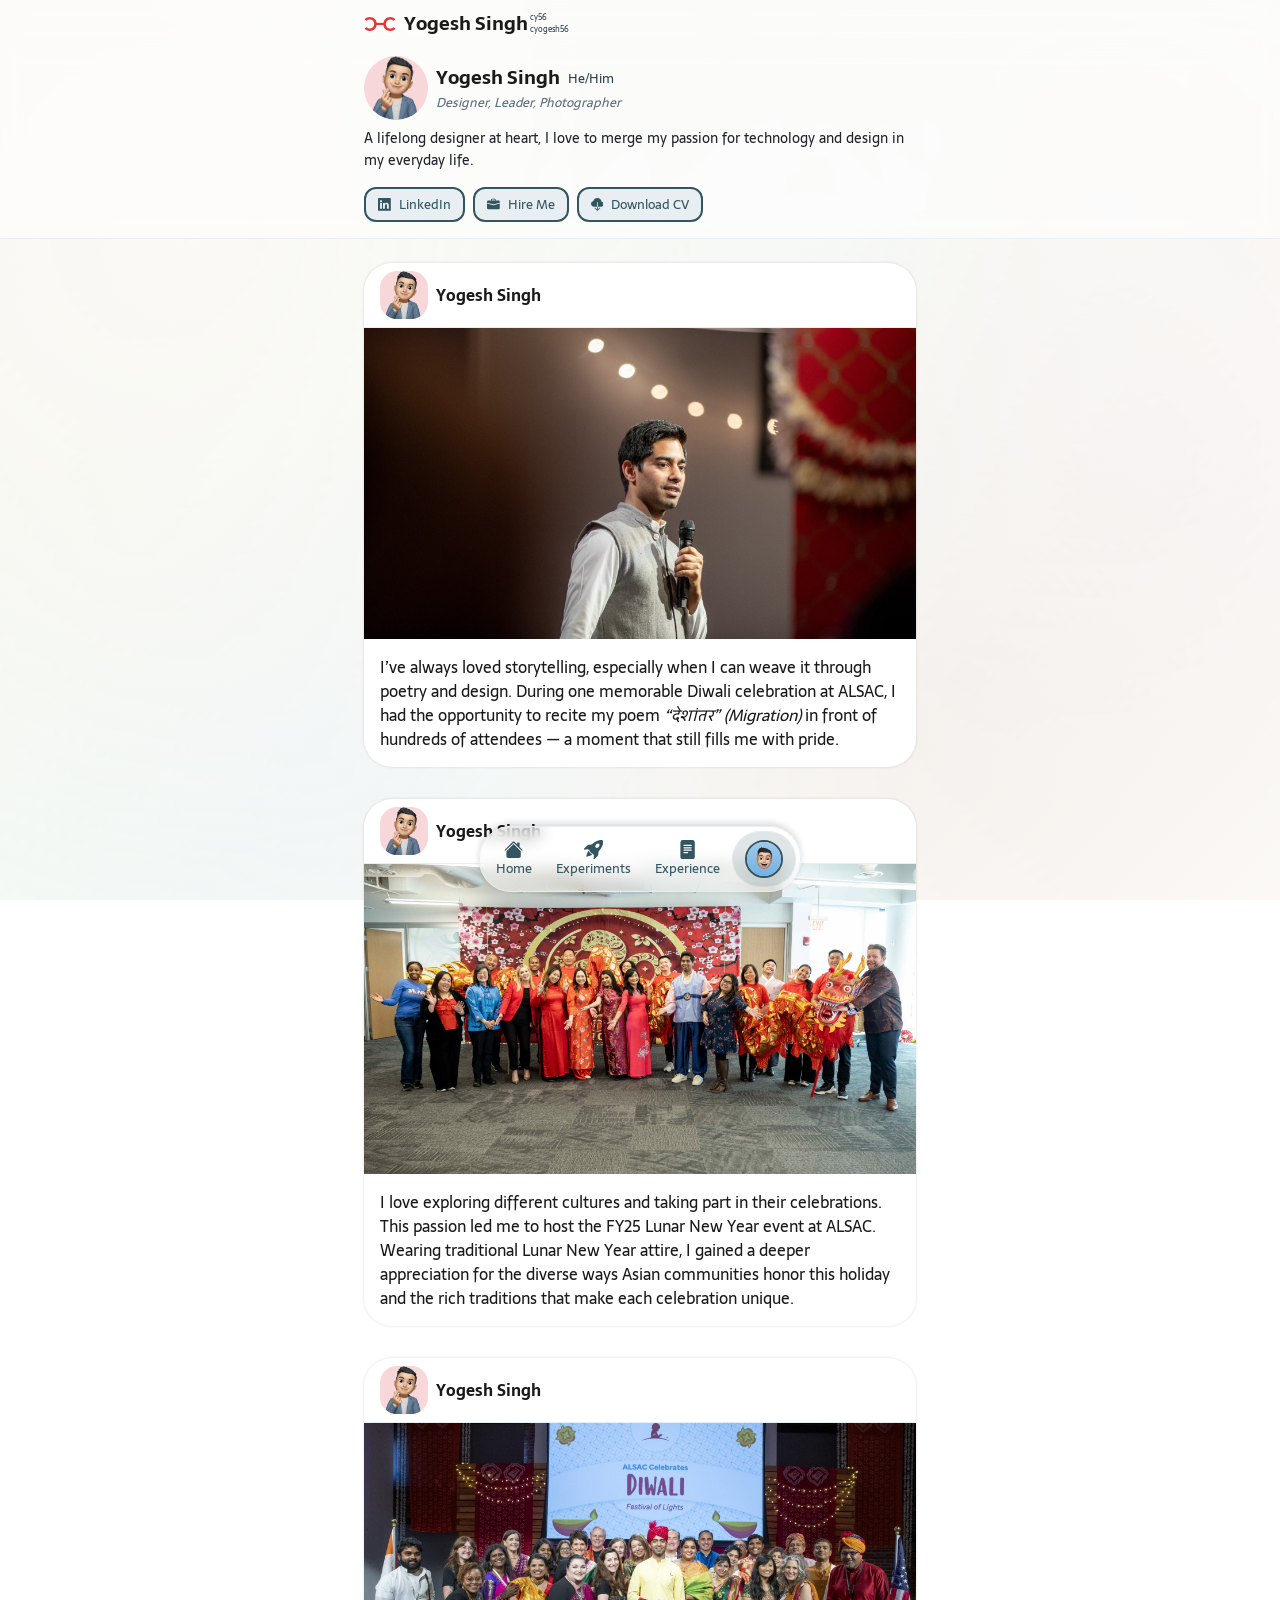
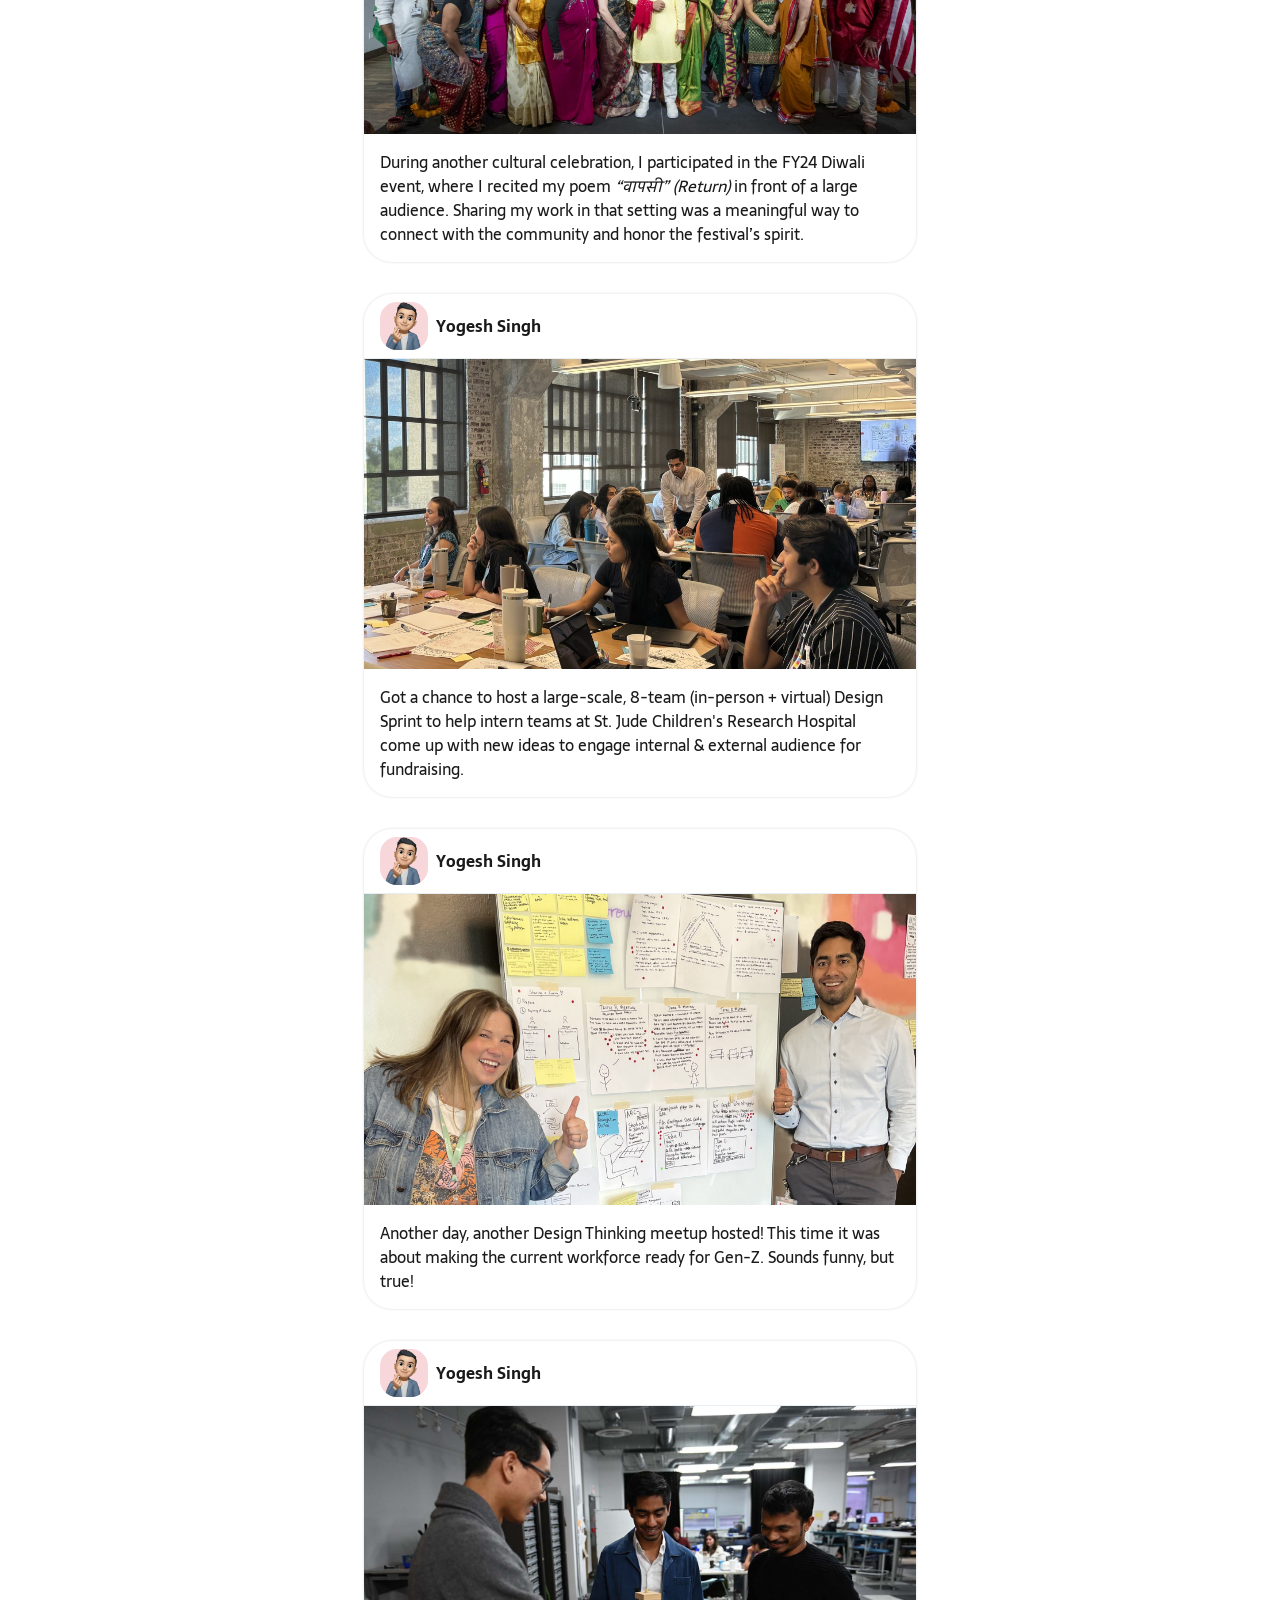
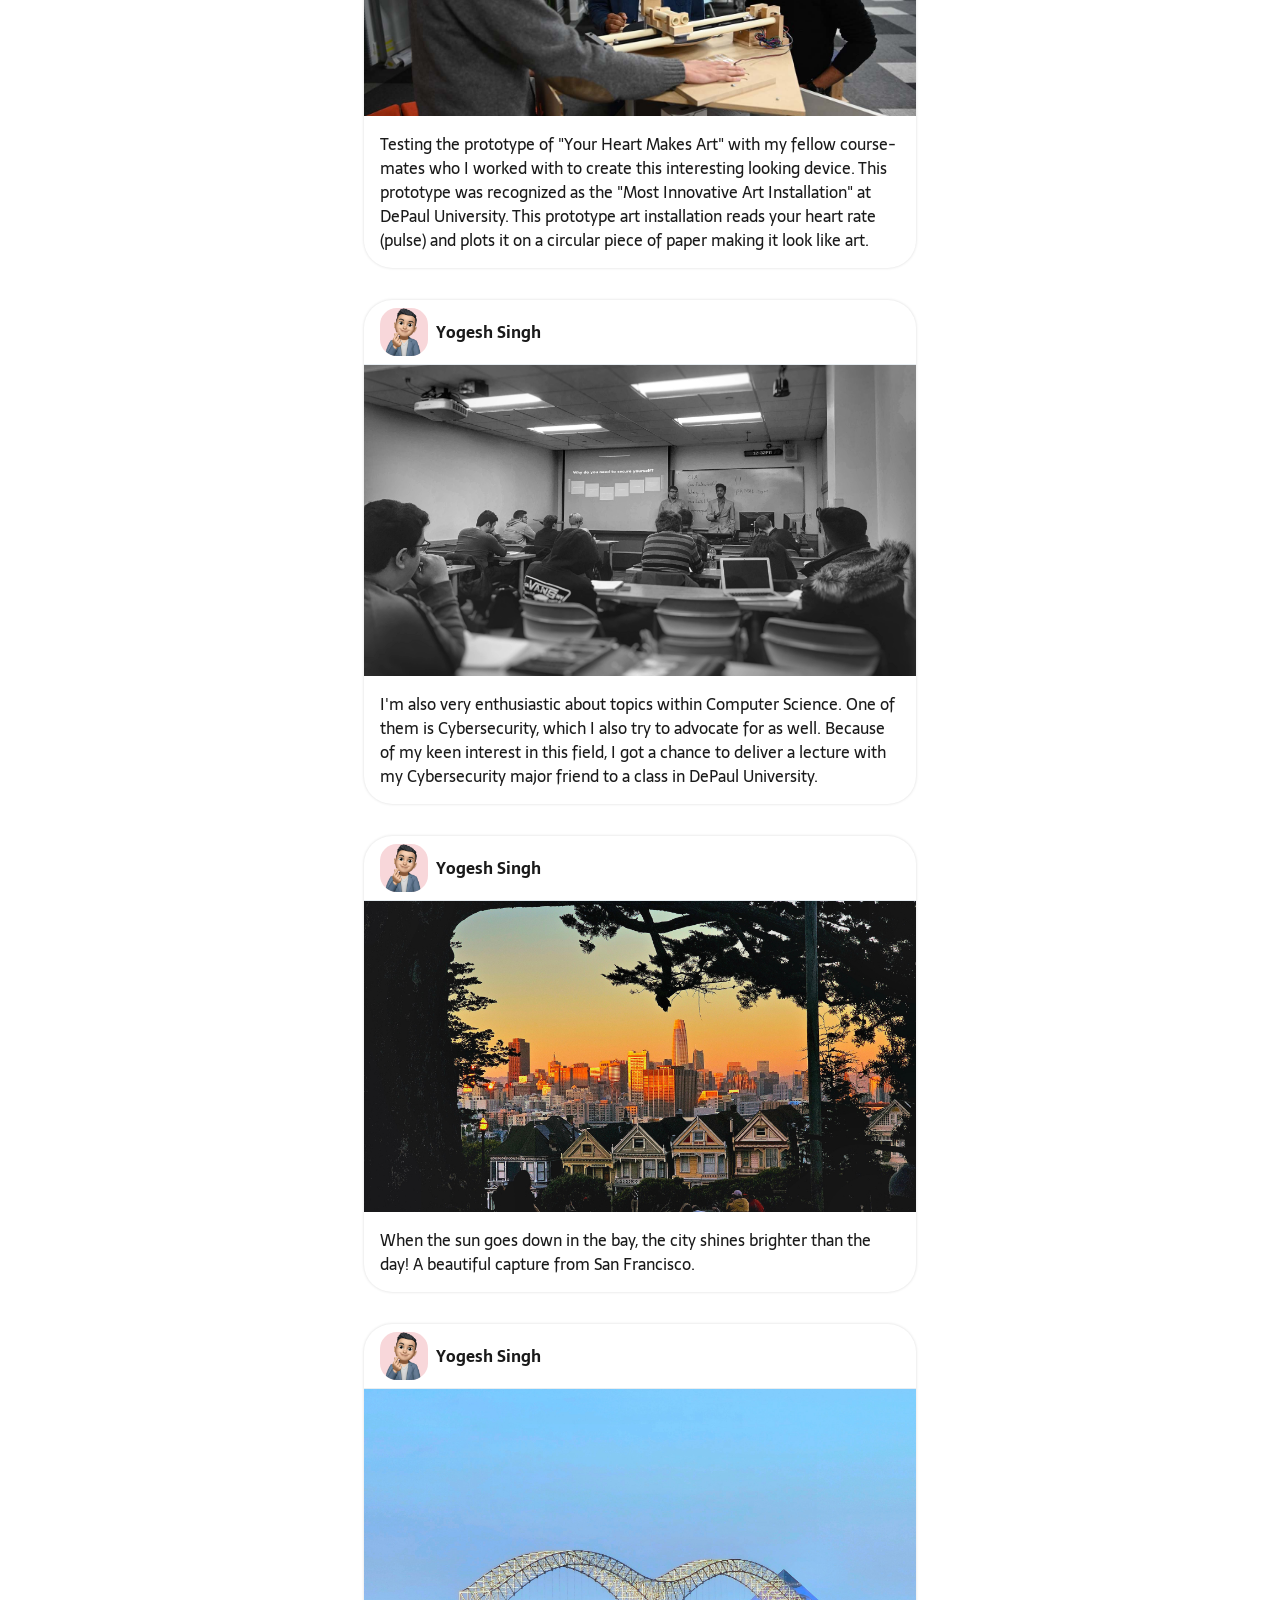
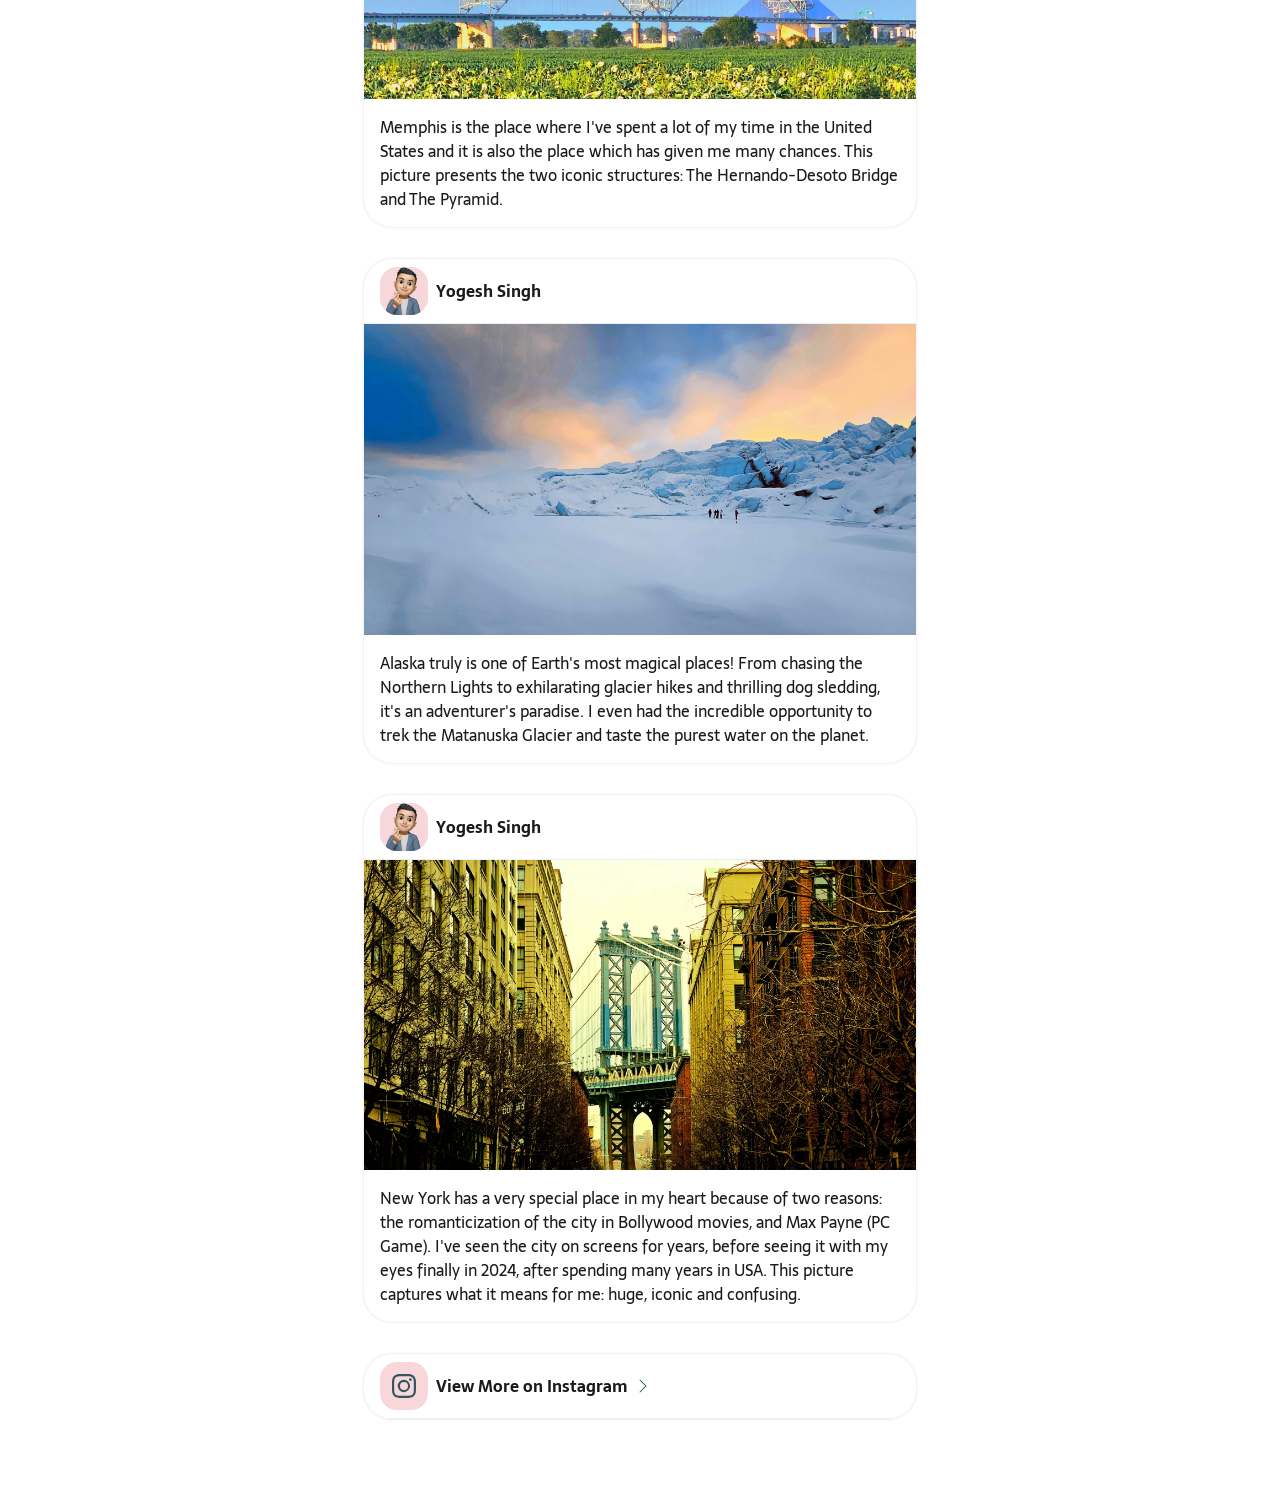
==== about-expand.html @ 2a9f428e "Initial Alpha Release This is for testing purposes" ====
<!DOCTYPE html>
<html data-bs-theme="light" lang="en">

<head>
    <meta charset="utf-8">
    <meta name="viewport" content="width=device-width, initial-scale=1.0, shrink-to-fit=no">
    <title>Yogesh Singh - UX/Product Designer</title>
    <link rel="canonical" href="https://cyogesh56.com/about-expand.html">
    <meta property="og:url" content="https://cyogesh56.com/about-expand.html">
    <link rel="icon" type="image/png" sizes="512x512" href="assets/img/favicon-1.png">
    <link rel="icon" type="image/png" sizes="512x512" href="assets/img/favicon-1.png" media="(prefers-color-scheme: dark)">
    <link rel="icon" type="image/png" sizes="512x512" href="assets/img/favicon-1.png">
    <link rel="icon" type="image/png" sizes="512x512" href="assets/img/favicon-1.png" media="(prefers-color-scheme: dark)">
    <link rel="icon" type="image/png" sizes="512x512" href="assets/img/favicon-1.png">
    <link rel="icon" type="image/png" sizes="512x512" href="assets/img/favicon-1.png">
    <link rel="stylesheet" href="assets/bootstrap/css/bootstrap.min.css">
    <link rel="stylesheet" href="assets/css/Sarala.css">
    <link rel="stylesheet" href="assets/css/swiper-icons.css">
    <link rel="stylesheet" href="assets/css/bs-theme-overrides.css">
    <link rel="stylesheet" href="https://cdn.jsdelivr.net/npm/bootstrap-icons@1.11.3/font/bootstrap-icons.min.css">
    <link rel="stylesheet" href="assets/css/Simple-Slider-swiper-bundle.min.css">
    <link rel="stylesheet" href="assets/css/Simple-Slider.css">
    <link rel="stylesheet" href="assets/css/styles.css">
</head>

<body style="font-family: Sarala, sans-serif;">
    <div class="mesh-gradient"></div>
    <div class="d-flex top-bar" style="position: sticky;z-index: 100;">
        <div class="container d-flex top-bar-container"><a class="d-flex top-bar-content mb-0" href="index.html"><img class="top-bar-image" src="assets/img/favicon-1.png">
                <div class="d-flex" style="gap: 2px;">
                    <p class="top-bar-text">Yogesh Singh</p>
                    <div class="d-flex top-bar-subtext-area"><small class="top-bar-subtext">cy56</small><small class="top-bar-subtext">cyogesh56</small></div>
                </div>
            </a></div>
    </div>
    <div class="info-box top-bar" style="border-bottom: 1px solid #e8eef2;">
        <div class="container d-flex top-bar-container mb-2">
            <div class="info-box-container"><img class="img-fluid info-box-image" src="assets/img/1.png"></div>
            <div class="d-flex col-9 info-box-personal">
                <div class="d-flex col-12 name-container">
                    <p class="user-name">Yogesh Singh</p><small class="user-pronouns">He/Him</small>
                </div>
                <div class="d-flex col-10 name-container mb-0">
                    <p class="user-tag"><span style="font-weight: normal !important;">Designer, Leader, Photographer</span></p>
                </div>
            </div>
        </div>
        <div class="container top-bar-container mb-2">
            <p class="personal-info">A lifelong designer at heart, I love to merge my passion for technology and design in my everyday life.</p>
            <div class="d-flex button-container"><a class="secondary-btn" href="https://www.linkedin.com/in/cyogesh56"><svg xmlns="http://www.w3.org/2000/svg" width="1em" height="1em" fill="currentColor" viewBox="0 0 16 16" class="bi bi-linkedin secondary-btn-icon">
                        <path d="M0 1.146C0 .513.526 0 1.175 0h13.65C15.474 0 16 .513 16 1.146v13.708c0 .633-.526 1.146-1.175 1.146H1.175C.526 16 0 15.487 0 14.854V1.146zm4.943 12.248V6.169H2.542v7.225h2.401m-1.2-8.212c.837 0 1.358-.554 1.358-1.248-.015-.709-.52-1.248-1.342-1.248-.822 0-1.359.54-1.359 1.248 0 .694.521 1.248 1.327 1.248h.016zm4.908 8.212V9.359c0-.216.016-.432.08-.586.173-.431.568-.878 1.232-.878.869 0 1.216.662 1.216 1.634v3.865h2.401V9.25c0-2.22-1.184-3.252-2.764-3.252-1.274 0-1.845.7-2.165 1.193v.025h-.016a5.54 5.54 0 0 1 .016-.025V6.169h-2.4c.03.678 0 7.225 0 7.225h2.4"></path>
                    </svg>
                    <p class="btn-text">LinkedIn</p>
                </a><a class="secondary-btn" href="mailto:cyogesh56@gmail.com?subject=Let's%20work%20together!"><svg xmlns="http://www.w3.org/2000/svg" width="1em" height="1em" fill="currentColor" viewBox="0 0 16 16" class="bi bi-briefcase-fill secondary-btn-icon">
                        <path d="M6.5 1A1.5 1.5 0 0 0 5 2.5V3H1.5A1.5 1.5 0 0 0 0 4.5v1.384l7.614 2.03a1.5 1.5 0 0 0 .772 0L16 5.884V4.5A1.5 1.5 0 0 0 14.5 3H11v-.5A1.5 1.5 0 0 0 9.5 1zm0 1h3a.5.5 0 0 1 .5.5V3H6v-.5a.5.5 0 0 1 .5-.5"></path>
                        <path d="M0 12.5A1.5 1.5 0 0 0 1.5 14h13a1.5 1.5 0 0 0 1.5-1.5V6.85L8.129 8.947a.5.5 0 0 1-.258 0L0 6.85z"></path>
                    </svg>
                    <p class="btn-text">Hire Me</p>
                </a><a id="downloadLink" class="secondary-btn" onclick="downloadPDF()" href="javascript:void(0)" title="Download CV in PDF"><svg xmlns="http://www.w3.org/2000/svg" width="1em" height="1em" fill="currentColor" viewBox="0 0 16 16" class="bi bi-cloud-download-fill secondary-btn-icon">
                        <path fill-rule="evenodd" d="M8 0a5.53 5.53 0 0 0-3.594 1.342c-.766.66-1.321 1.52-1.464 2.383C1.266 4.095 0 5.555 0 7.318 0 9.366 1.708 11 3.781 11H7.5V5.5a.5.5 0 0 1 1 0V11h4.188C14.502 11 16 9.57 16 7.773c0-1.636-1.242-2.969-2.834-3.194C12.923 1.999 10.69 0 8 0m-.354 15.854a.5.5 0 0 0 .708 0l3-3a.5.5 0 0 0-.708-.708L8.5 14.293V11h-1v3.293l-2.146-2.147a.5.5 0 0 0-.708.708z"></path>
                    </svg>
                    <p class="btn-text">Download CV</p>
                </a></div>
        </div>
    </div>
    <div class="hstack bottom-nav">
        <div class="container d-flex flex-row justify-content-around align-items-center bottom-nav-container">
            <div class="bottom-nav-btn"><a class="bottom-nav-btn-link" href="index.html"><svg xmlns="http://www.w3.org/2000/svg" width="1em" height="1em" fill="currentColor" viewBox="0 0 16 16" class="bi bi-house-fill bottom-nav-icon">
                        <path d="M8.707 1.5a1 1 0 0 0-1.414 0L.646 8.146a.5.5 0 0 0 .708.708L8 2.207l6.646 6.647a.5.5 0 0 0 .708-.708L13 5.793V2.5a.5.5 0 0 0-.5-.5h-1a.5.5 0 0 0-.5.5v1.293z"></path>
                        <path d="m8 3.293 6 6V13.5a1.5 1.5 0 0 1-1.5 1.5h-9A1.5 1.5 0 0 1 2 13.5V9.293l6-6Z"></path>
                    </svg>
                    <p class="bottom-nav-label">Home</p>
                </a></div>
            <div class="bottom-nav-btn"><a class="bottom-nav-btn-link" href="experiments.html"><svg xmlns="http://www.w3.org/2000/svg" width="1em" height="1em" fill="currentColor" viewBox="0 0 16 16" class="bi bi-rocket-takeoff-fill bottom-nav-icon">
                        <path d="M12.17 9.53c2.307-2.592 3.278-4.684 3.641-6.218.21-.887.214-1.58.16-2.065a3.578 3.578 0 0 0-.108-.563 2.22 2.22 0 0 0-.078-.23V.453c-.073-.164-.168-.234-.352-.295a2.35 2.35 0 0 0-.16-.045 3.797 3.797 0 0 0-.57-.093c-.49-.044-1.19-.03-2.08.188-1.536.374-3.618 1.343-6.161 3.604l-2.4.238h-.006a2.552 2.552 0 0 0-1.524.734L.15 7.17a.512.512 0 0 0 .433.868l1.896-.271c.28-.04.592.013.955.132.232.076.437.16.655.248l.203.083c.196.816.66 1.58 1.275 2.195.613.614 1.376 1.08 2.191 1.277l.082.202c.089.218.173.424.249.657.118.363.172.676.132.956l-.271 1.9a.512.512 0 0 0 .867.433l2.382-2.386c.41-.41.668-.949.732-1.526l.24-2.408Zm.11-3.699c-.797.8-1.93.961-2.528.362-.598-.6-.436-1.733.361-2.532.798-.799 1.93-.96 2.528-.361.599.599.437 1.732-.36 2.531Z"></path>
                        <path d="M5.205 10.787a7.632 7.632 0 0 0 1.804 1.352c-1.118 1.007-4.929 2.028-5.054 1.903-.126-.127.737-4.189 1.839-5.18.346.69.837 1.35 1.411 1.925Z"></path>
                    </svg>
                    <p class="bottom-nav-label">Experiments</p>
                </a></div>
            <div class="bottom-nav-btn"><a class="bottom-nav-btn-link" href="experience.html"><svg xmlns="http://www.w3.org/2000/svg" width="1em" height="1em" fill="currentColor" viewBox="0 0 16 16" class="bi bi-file-text-fill bottom-nav-icon">
                        <path d="M12 0H4a2 2 0 0 0-2 2v12a2 2 0 0 0 2 2h8a2 2 0 0 0 2-2V2a2 2 0 0 0-2-2M5 4h6a.5.5 0 0 1 0 1H5a.5.5 0 0 1 0-1m-.5 2.5A.5.5 0 0 1 5 6h6a.5.5 0 0 1 0 1H5a.5.5 0 0 1-.5-.5M5 8h6a.5.5 0 0 1 0 1H5a.5.5 0 0 1 0-1m0 2h3a.5.5 0 0 1 0 1H5a.5.5 0 0 1 0-1"></path>
                    </svg>
                    <p class="bottom-nav-label">Experience</p>
                </a></div>
            <div class="bottom-nav-btn"><a class="bottom-nav-btn-link selected" href="about.html"><img class="bottom-nav-profile-btn" src="assets/img/26e7e52977c96ca41762d21a1bf694a3.jpg" alt="Yogesh Singh profile icon"></a></div>
        </div>
    </div>
    <section>
        <div class="container d-flex flex-column feed-content">
            <div class="d-flex flex-column feed-card" id="about-card-1">
                <div class="d-flex flex-row align-items-center feed-card-header">
                    <div class="feed-card-logo"><img class="logo about-logo" src="assets/img/1.png" alt=""></div>
                    <div>
                        <p class="feed-case-heading">Yogesh Singh</p>
                    </div>
                </div>
                <div class="feed-image"><img class="feed-card-image" src="assets/img/221019_Diwali_099.jpg" alt="Yogesh Singh speaking on stage wearing traditional Indian clothes."></div>
                <div class="d-flex flex-column align-items-start feed-card-footer">
                    <div class="d-flex feed-card-footer-body">
                        <p class="feed-card-footer-author">I’ve always loved storytelling, especially when I can weave it through poetry and design. During one memorable Diwali celebration at ALSAC, I had the opportunity to recite my poem <em>“देशांतर” (Migration)</em> in front of hundreds of attendees — a moment that still fills me with pride.</p>
                    </div>
                </div>
            </div>
            <div class="d-flex flex-column feed-card" id="about-card-2">
                <div class="d-flex flex-row align-items-center feed-card-header">
                    <div class="feed-card-logo"><img class="logo about-logo" src="assets/img/1.png" alt=""></div>
                    <div>
                        <p class="feed-case-heading">Yogesh Singh</p>
                    </div>
                </div>
                <div class="feed-image"><img class="feed-card-image" src="assets/img/250129_LunarNewYear_Q17.jpg" alt="Yogesh Singh with a group of people, dressed in traditional Chinese dress."></div>
                <div class="d-flex flex-column align-items-start feed-card-footer">
                    <div class="d-flex feed-card-footer-body">
                        <p class="feed-card-footer-author">I love exploring different cultures and taking part in their celebrations. This passion led me to host the FY25 Lunar New Year event at ALSAC. Wearing traditional Lunar New Year attire, I gained a deeper appreciation for the diverse ways Asian communities honor this holiday and the rich traditions that make each celebration unique.</p>
                    </div>
                </div>
            </div>
            <div class="d-flex flex-column feed-card" id="about-card-3">
                <div class="d-flex flex-row align-items-center feed-card-header">
                    <div class="feed-card-logo"><img class="logo about-logo" src="assets/img/1.png" alt=""></div>
                    <div>
                        <p class="feed-case-heading">Yogesh Singh</p>
                    </div>
                </div>
                <div class="feed-image"><img class="feed-card-image" src="assets/img/MicrosoftTeams-image%20(16).jpg" alt="Yogesh Singh with a group of people posing for photo, wearing traditional Indian clothes."></div>
                <div class="d-flex flex-column align-items-start feed-card-footer">
                    <div class="d-flex feed-card-footer-body">
                        <p class="feed-card-footer-author">During another cultural celebration, I participated in the FY24 Diwali event, where I recited my poem <em>“वापसी” (Return)</em> in front of a large audience. Sharing my work in that setting was a meaningful way to connect with the community and honor the festival’s spirit.</p>
                    </div>
                </div>
            </div>
            <div class="d-flex flex-column feed-card" id="about-card-4">
                <div class="d-flex flex-row align-items-center feed-card-header">
                    <div class="feed-card-logo"><img class="logo about-logo" src="assets/img/1.png" alt=""></div>
                    <div>
                        <p class="feed-case-heading">Yogesh Singh</p>
                    </div>
                </div>
                <div class="feed-image"><img class="feed-card-image" src="assets/img/Image%20(2)a.jpeg" alt="Yogesh Singh explaining Design Thinking concepts to a group during a workshop."></div>
                <div class="d-flex flex-column align-items-start feed-card-footer">
                    <div class="d-flex feed-card-footer-body">
                        <p class="feed-card-footer-author">Got a chance to host a large-scale, 8-team (in-person + virtual) Design Sprint to help intern teams at St. Jude Children's Research Hospital come up with new ideas to engage internal &amp; external audience for fundraising.</p>
                    </div>
                </div>
            </div>
            <div class="d-flex flex-column feed-card" id="about-card-5">
                <div class="d-flex flex-row align-items-center feed-card-header">
                    <div class="feed-card-logo"><img class="logo about-logo" src="assets/img/1.png" alt=""></div>
                    <div>
                        <p class="feed-case-heading">Yogesh Singh</p>
                    </div>
                </div>
                <div class="feed-image"><img class="feed-card-image" src="assets/img/IMG_0160.jpg" alt="Yogesh Singh posing &quot;thumbs-up&quot; with a coworker in front of a Design Thinking idea board with handwritten notes and stickies."></div>
                <div class="d-flex flex-column align-items-start feed-card-footer">
                    <div class="d-flex feed-card-footer-body">
                        <p class="feed-card-footer-author">Another day, another Design Thinking meetup hosted! This time it was about making the current workforce ready for Gen-Z. Sounds funny, but true!</p>
                    </div>
                </div>
            </div>
            <div class="d-flex flex-column feed-card" id="about-card-6">
                <div class="d-flex flex-row align-items-center feed-card-header">
                    <div class="feed-card-logo"><img class="logo about-logo" src="assets/img/1.png" alt=""></div>
                    <div>
                        <p class="feed-case-heading">Yogesh Singh</p>
                    </div>
                </div>
                <div class="feed-image"><img class="feed-card-image" src="assets/img/heart-sensor-image-2019.jpg" alt="Yogesh Singh with his classmates, in a lab, testing an art installation they created."></div>
                <div class="d-flex flex-column align-items-start feed-card-footer">
                    <div class="d-flex feed-card-footer-body">
                        <p class="feed-card-footer-author">Testing the prototype of "Your Heart Makes Art" with my fellow course-mates who I worked with to create this interesting looking device. This prototype was recognized as the "Most Innovative Art Installation" at DePaul University. This prototype art installation reads your heart rate (pulse) and plots it on a circular piece of paper making it look like art.</p>
                    </div>
                </div>
            </div>
            <div class="d-flex flex-column feed-card" id="about-card-7">
                <div class="d-flex flex-row align-items-center feed-card-header">
                    <div class="feed-card-logo"><img class="logo about-logo" src="assets/img/1.png" alt=""></div>
                    <div>
                        <p class="feed-case-heading">Yogesh Singh</p>
                    </div>
                </div>
                <div class="feed-image"><img class="feed-card-image" src="assets/img/received_295683701298001-01.jpeg" alt="Yogesh Singh delivering a lecture on cybersecurity to a class with his friend."></div>
                <div class="d-flex flex-column align-items-start feed-card-footer">
                    <div class="d-flex feed-card-footer-body">
                        <p class="feed-card-footer-author">I'm also very enthusiastic about topics within Computer Science. One of them is Cybersecurity, which I also try to advocate for as well. Because of my keen interest in this field, I got a chance to deliver a lecture with my Cybersecurity major friend to a class in DePaul University.</p>
                    </div>
                </div>
            </div>
            <div class="d-flex flex-column feed-card" id="about-card-8">
                <div class="d-flex flex-row align-items-center feed-card-header">
                    <div class="feed-card-logo"><img class="logo about-logo" src="assets/img/1.png" alt=""></div>
                    <div>
                        <p class="feed-case-heading">Yogesh Singh</p>
                    </div>
                </div>
                <div class="feed-image"><img class="feed-card-image" src="assets/img/20240815_195422(1).jpg" alt="A photo capture of evening light on San Francisco skyline from under a tree."></div>
                <div class="d-flex flex-column align-items-start feed-card-footer">
                    <div class="d-flex feed-card-footer-body">
                        <p class="feed-card-footer-author">When the sun goes down in the bay, the city shines brighter than the day! A beautiful capture from San Francisco.</p>
                    </div>
                </div>
            </div>
            <div class="d-flex flex-column feed-card" id="about-card-9">
                <div class="d-flex flex-row align-items-center feed-card-header">
                    <div class="feed-card-logo"><img class="logo about-logo" src="assets/img/1.png" alt=""></div>
                    <div>
                        <p class="feed-case-heading">Yogesh Singh</p>
                    </div>
                </div>
                <div class="feed-image"><img class="feed-card-image" src="assets/img/20230722_192520(1).jpg" alt="A photo capture of Hernando Desoto bridge and Pyramid, in Memphis, Tennessee, USA, from a distant field."></div>
                <div class="d-flex flex-column align-items-start feed-card-footer">
                    <div class="d-flex feed-card-footer-body">
                        <p class="feed-card-footer-author">Memphis is the place where I've spent a lot of my time in the United States and it is also the place which has given me many chances. This picture presents the two iconic structures: The Hernando-Desoto Bridge and The Pyramid.</p>
                    </div>
                </div>
            </div>
            <div class="d-flex flex-column feed-card" id="about-card-10">
                <div class="d-flex flex-row align-items-center feed-card-header">
                    <div class="feed-card-logo"><img class="logo about-logo" src="assets/img/1.png" alt=""></div>
                    <div>
                        <p class="feed-case-heading">Yogesh Singh</p>
                    </div>
                </div>
                <div class="feed-image"><img class="feed-card-image" src="assets/img/20231125_142705-EDIT.jpg" alt="A photo capture of Arctic glaciers in Alaska."></div>
                <div class="d-flex flex-column align-items-start feed-card-footer">
                    <div class="d-flex feed-card-footer-body">
                        <p class="feed-card-footer-author">Alaska truly is one of Earth's most magical places! From chasing the Northern Lights to exhilarating glacier hikes and thrilling dog sledding, it's an adventurer's paradise. I even had the incredible opportunity to trek the Matanuska Glacier and taste the purest water on the planet.</p>
                    </div>
                </div>
            </div>
            <div class="d-flex flex-column feed-card" id="about-card-11">
                <div class="d-flex flex-row align-items-center feed-card-header">
                    <div class="feed-card-logo"><img class="logo about-logo" src="assets/img/1.png" alt=""></div>
                    <div>
                        <p class="feed-case-heading">Yogesh Singh</p>
                    </div>
                </div>
                <div class="feed-image"><img class="feed-card-image" src="assets/img/20231225_142642(1).jpg" alt="A photo capture of Ney York's iconic Dumbo street."></div>
                <div class="d-flex flex-column align-items-start feed-card-footer">
                    <div class="d-flex feed-card-footer-body">
                        <p class="feed-card-footer-author">New York has a very special place in my heart because of two reasons: the romanticization of the city in Bollywood movies, and Max Payne (PC Game). I've seen the city on screens for years, before seeing it with my eyes finally in 2024, after spending many years in USA. This picture captures what it means for me: huge, iconic and confusing.</p>
                    </div>
                </div>
            </div>
            <div class="d-flex flex-column feed-card" id="about-card-12"><a href="https://instagram.com/cyogesh56" style="text-decoration: none;">
                    <div class="d-flex flex-row align-items-center feed-card-header special-hover-card">
                        <div class="text-center d-flex justify-content-center align-items-center logo about-logo"><svg xmlns="http://www.w3.org/2000/svg" width="1em" height="1em" fill="currentColor" viewBox="0 0 16 16" class="bi bi-instagram mb-0 p-0" style="font-size: x-large;color: #325560;">
                                <path d="M8 0C5.829 0 5.556.01 4.703.048 3.85.088 3.269.222 2.76.42a3.917 3.917 0 0 0-1.417.923A3.927 3.927 0 0 0 .42 2.76C.222 3.268.087 3.85.048 4.7.01 5.555 0 5.827 0 8.001c0 2.172.01 2.444.048 3.297.04.852.174 1.433.372 1.942.205.526.478.972.923 1.417.444.445.89.719 1.416.923.51.198 1.09.333 1.942.372C5.555 15.99 5.827 16 8 16s2.444-.01 3.298-.048c.851-.04 1.434-.174 1.943-.372a3.916 3.916 0 0 0 1.416-.923c.445-.445.718-.891.923-1.417.197-.509.332-1.09.372-1.942C15.99 10.445 16 10.173 16 8s-.01-2.445-.048-3.299c-.04-.851-.175-1.433-.372-1.941a3.926 3.926 0 0 0-.923-1.417A3.911 3.911 0 0 0 13.24.42c-.51-.198-1.092-.333-1.943-.372C10.443.01 10.172 0 7.998 0h.003zm-.717 1.442h.718c2.136 0 2.389.007 3.232.046.78.035 1.204.166 1.486.275.373.145.64.319.92.599.28.28.453.546.598.92.11.281.24.705.275 1.485.039.843.047 1.096.047 3.231s-.008 2.389-.047 3.232c-.035.78-.166 1.203-.275 1.485a2.47 2.47 0 0 1-.599.919c-.28.28-.546.453-.92.598-.28.11-.704.24-1.485.276-.843.038-1.096.047-3.232.047s-2.39-.009-3.233-.047c-.78-.036-1.203-.166-1.485-.276a2.478 2.478 0 0 1-.92-.598 2.48 2.48 0 0 1-.6-.92c-.109-.281-.24-.705-.275-1.485-.038-.843-.046-1.096-.046-3.233 0-2.136.008-2.388.046-3.231.036-.78.166-1.204.276-1.486.145-.373.319-.64.599-.92.28-.28.546-.453.92-.598.282-.11.705-.24 1.485-.276.738-.034 1.024-.044 2.515-.045v.002zm4.988 1.328a.96.96 0 1 0 0 1.92.96.96 0 0 0 0-1.92zm-4.27 1.122a4.109 4.109 0 1 0 0 8.217 4.109 4.109 0 0 0 0-8.217zm0 1.441a2.667 2.667 0 1 1 0 5.334 2.667 2.667 0 0 1 0-5.334"></path>
                            </svg></div>
                        <div>
                            <p class="feed-case-heading">View More on Instagram</p>
                        </div><svg xmlns="http://www.w3.org/2000/svg" width="1em" height="1em" fill="currentColor" viewBox="0 0 16 16" class="bi bi-chevron-right" style="color: #325560;">
                            <path fill-rule="evenodd" d="M4.646 1.646a.5.5 0 0 1 .708 0l6 6a.5.5 0 0 1 0 .708l-6 6a.5.5 0 0 1-.708-.708L10.293 8 4.646 2.354a.5.5 0 0 1 0-.708z"></path>
                        </svg>
                    </div>
                </a></div>
        </div>
    </section>
    <script src="assets/js/jquery.min.js"></script>
    <script src="assets/bootstrap/js/bootstrap.min.js"></script>
    <script src="assets/js/bs-init.js"></script>
    <script src="assets/js/DownloadCV.js"></script>
    <script src="https://cdnjs.cloudflare.com/ajax/libs/html2pdf.js/0.10.1/html2pdf.bundle.min.js"></script>
    <script src="assets/js/LightboxExpandCarousel.js"></script>
    <script src="assets/js/Loader.js"></script>
    <script src="assets/js/ModalJS.js"></script>
    <script src="assets/js/Project-dropdown.js"></script>
    <script src="assets/js/ShareModule.js"></script>
</body>

</html>
---- assets/css/Sarala.css ----
@font-face {
	font-family: 'Sarala';
	src: url(../../assets/fonts/Sarala-77a64853cc909f91ef414b8f48dea756.woff2) format('woff2');
	font-weight: 400;
	font-style: normal;
	font-display: swap;
	unicode-range: U+0900-097F, U+1CD0-1CF9, U+200C-200D, U+20A8, U+20B9, U+20F0, U+25CC, U+A830-A839, U+A8E0-A8FF, U+11B00-11B09;
}

@font-face {
	font-family: 'Sarala';
	src: url(../../assets/fonts/Sarala-6c13abf643de4acaf50bba907296285d.woff2) format('woff2');
	font-weight: 400;
	font-style: normal;
	font-display: swap;
	unicode-range: U+0100-02BA, U+02BD-02C5, U+02C7-02CC, U+02CE-02D7, U+02DD-02FF, U+0304, U+0308, U+0329, U+1D00-1DBF, U+1E00-1E9F, U+1EF2-1EFF, U+2020, U+20A0-20AB, U+20AD-20C0, U+2113, U+2C60-2C7F, U+A720-A7FF;
}

@font-face {
	font-family: 'Sarala';
	src: url(../../assets/fonts/Sarala-858216d9925da9367e53f354077683ce.woff2) format('woff2');
	font-weight: 400;
	font-style: normal;
	font-display: swap;
	unicode-range: U+0000-00FF, U+0131, U+0152-0153, U+02BB-02BC, U+02C6, U+02DA, U+02DC, U+0304, U+0308, U+0329, U+2000-206F, U+20AC, U+2122, U+2191, U+2193, U+2212, U+2215, U+FEFF, U+FFFD;
}

@font-face {
	font-family: 'Sarala';
	src: url(../../assets/fonts/Sarala-0b2dfd060d77c4d604c17fa66a220d40.woff2) format('woff2');
	font-weight: 700;
	font-style: normal;
	font-display: swap;
	unicode-range: U+0900-097F, U+1CD0-1CF9, U+200C-200D, U+20A8, U+20B9, U+20F0, U+25CC, U+A830-A839, U+A8E0-A8FF, U+11B00-11B09;
}

@font-face {
	font-family: 'Sarala';
	src: url(../../assets/fonts/Sarala-67250393ba829d8562837bc0d3108063.woff2) format('woff2');
	font-weight: 700;
	font-style: normal;
	font-display: swap;
	unicode-range: U+0100-02BA, U+02BD-02C5, U+02C7-02CC, U+02CE-02D7, U+02DD-02FF, U+0304, U+0308, U+0329, U+1D00-1DBF, U+1E00-1E9F, U+1EF2-1EFF, U+2020, U+20A0-20AB, U+20AD-20C0, U+2113, U+2C60-2C7F, U+A720-A7FF;
}

@font-face {
	font-family: 'Sarala';
	src: url(../../assets/fonts/Sarala-f5a249dc5bb288213bbd8b7001833742.woff2) format('woff2');
	font-weight: 700;
	font-style: normal;
	font-display: swap;
	unicode-range: U+0000-00FF, U+0131, U+0152-0153, U+02BB-02BC, U+02C6, U+02DA, U+02DC, U+0304, U+0308, U+0329, U+2000-206F, U+20AC, U+2122, U+2191, U+2193, U+2212, U+2215, U+FEFF, U+FFFD;
}
---- assets/css/bs-theme-overrides.css ----
:root, [data-bs-theme=light] {
  --bs-body-font-family: Sarala, sans-serif;
}
---- assets/css/Simple-Slider.css ----
.simple-slider .swiper-slide {
  /*height: 360px;*/
  object-fit: contain;
  justify-content: center;
  align-content: center;
  background-color: #f8f9fa;
}

.simple-slider .swiper-slide-big {
  /*height: 360px;*/
  object-fit: contain;
  justify-content: center;
  align-content: center;
  background-color: #e8eef2;
}

.simple-slider .swiper-button-next, .simple-slider .swiper-button-prev {
  width: 44px;
  height: 44px;
  margin-left: 10px;
  margin-right: 10px;
  background-color: rgba(255,255,255,0.9);
  border-radius: 50%;
  backdrop-filter: blur(16px);
  -webkit-backdrop-filter: blur(16px);
  box-shadow: 0px 0px 3px rgba(0,0,0,0.25);
}

@media (max-width:767px) {
  .simple-slider .swiper-button-next, .simple-slider .swiper-button-prev {
    /*display: none;*/
  }
}
---- assets/css/styles.css ----
.carousel-dot.active {
  width: 24px;
  border-radius: 12px !important;
}

.carousel-dot {
  width: 8px;
  height: 8px;
  transition: all 0.3s ease;
  cursor: pointer;
}

.carousel-card iframe {
  width: 100%;
  height: 100%;
  aspect-ratio: 16 / 9;
  border: none;
  border-radius: inherit;
}

.carousel-container[data-layout="auto"] .carousel-card {
  width: 80vw;
  max-width: 500px;
  scroll-snap-align: start;
  /*border-radius: 0 !important;*/
  /*box-shadow: none !important;*/
  /*border: none !important;*/
}

.carousel-container[data-layout="full"] .carousel-card {
  width: 100%;
  flex: 0 0 100%;
  scroll-snap-align: center;
}

.carousel-container[data-layout="variable"] .carousel-card {
  width: clamp(300px, 60vw, 640px);
  height: auto;
  scroll-snap-align: start;
}

#custom-lightbox.ui-hidden .lightbox-caption-container {
  opacity: 0;
  pointer-events: none;
  transform: translateY(20px);
}

#custom-lightbox.ui-hidden .lightbox-nav {
  opacity: 0;
  pointer-events: none;
}

#custom-lightbox.ui-hidden .lightbox-topbar {
  opacity: 0;
  pointer-events: none;
  transform: translateY(-20px);
}

.lightbox-toggle-ui {
  border: none;
  color: white;
  font-size: 1.2rem;
  cursor: pointer;
  border-radius: 50%;
  width: 40px;
  height: 40px;
  display: flex;
  align-items: center;
  justify-content: center;
  transition: background 0.2s;
  background: rgba(0, 0, 0, 0.4);
  backdrop-filter: blur(8px);
  -webkit-backdrop-filter: blur(8px);
  /*padding: 4px 16px;*/
}

.lightbox-top-right {
  display: flex;
  align-items: center;
  gap: 20px;
}

.mesh-gradient {
  position: fixed;
  top: 0;
  left: 0;
  width: 100%;
  height: 100%;
  background: radial-gradient(circle at 15% 25%, rgba(245, 236, 228, 0.8) 0%, transparent 50%), radial-gradient(circle at 85% 15%, rgba(238, 226, 214, 0.7) 0%, transparent 45%), radial-gradient(circle at 75% 75%, rgba(207, 194, 180, 0.6) 0%, transparent 40%), radial-gradient(circle at 25% 85%, rgba(200, 214, 230, 0.5) 0%, transparent 35%), radial-gradient(circle at 90% 50%, rgba(216, 200, 230, 0.4) 0%, transparent 30%), radial-gradient(circle at 10% 60%, rgba(230, 230, 200, 0.5) 0%, transparent 35%), linear-gradient(135deg, rgba(230, 216, 200, 0.9) 0%, rgba(216, 230, 200, 0.8) 25%, rgba(200, 230, 216, 0.7) 50%, rgba(238, 226, 214, 0.8) 75%, rgba(245, 236, 228, 0.9) 100%);
  animation: meshMove 25s ease-in-out infinite;
  z-index: -2;
  opacity: 30%;
}

.brand-logo {
  width: 32px;
}

.navbar-brand {
  gap: 8px;
  font-family: 'Sarala';
  font-weight: 100;
  font-size: 1.2rem;
  color: #325560;
}

.far.fa-star.navbar-right-link {
  font-size: 32px;
}

.navbar-right-link {
  font-size: 1.6rem;
  color: #325560;
  padding: 8px;
  border-radius: 8px;
}

.navbar {
  background: rgba(256, 256, 256, 0.5) !important;
  margin: 0;
  padding: 0;
  position: sticky;
  top: 0;
  z-index: 99;
  backdrop-filter: blur(10px);
  -webkit-backdrop-filter: blur(10px);
}

.bottom-nav {
  position: fixed;
  bottom: 8px;
  left: 0;
  right: 0;
  overflow: hidden;
  z-index: 100;
  color: #e8eef2;
  transition: background 0.4s ease-out;
  backdrop-filter: blur(8px);
  -webkit-backdrop-filter: blur(8px);
  background: rgba(256,256,256,0.5);
  border: 1px solid #e8eef2;
  justify-self: center;
  border-radius: 32px;
  box-shadow: 0px -3px 6px rgba(0,0,0,0.15);
}

.bottom-nav-btn {
  flex-direction: column;
  display: inline-grid;
  align-items: stretch;
  justify-items: center;
  transition: background 0.4s ease-in;
}

.bottom-nav-icon {
  font-size: 1.2rem;
}

.bottom-nav-label {
  margin: 0 !important;
  font-size: 0.8rem;
  font-family: 'Sarala';
}

.bottom-nav-btn:hover {
}

.bottom-nav-container {
  max-width: 576px;
  padding: 4px;
  /*gap: 1rem;*/
}

.bottom-nav-profile-btn {
  width: 2.4rem;
  /*background: var(--bs-danger-bg-subtle);*/
  border-radius: 100%;
  border: 2px solid #325560;
  display: block;
}

.navbar-right-link:hover {
  background: #e8eef2;
}

.stories {
  width: 100%;
  background: rgba(256, 256, 256, 0.5) !important;
  backdrop-filter: blur(10px);
  -webkit-backdrop-filter: blur(10px);
  border-bottom: 1px solid #e8eef2;
  padding: 8px;
  overflow-x: scroll;
  display: flex;
  justify-content: center;
  flex-wrap: nowrap;
  scrollbar-width: none;
  -ms-overflow-style: none;
}

.stories .container {
  max-width: 576px;
  /*padding: 4px;*/
  gap: 2rem;
  flex-shrink: 0;
  /*width: max-content;*/
  display: flex;
  flex-direction: row;
  justify-content: flex-start;
}

.story {
  gap: 8px;
}

.feed-content {
  max-width: 576px;
  gap: 32px;
  margin-top: 24px;
  margin-bottom: 88px;
  scroll-behavior: smooth;
  z-index: 1;
}

.feed-card {
  width: 100%;
  box-shadow: 0px 0px 3px rgba(0, 0, 0, 0.15);
  background: #ffffff;
  backdrop-filter: blur(16px);
  -webkit-backdrop-filter: blur(16px);
  overflow: hidden;
  border-radius: 28px;
  transition: box-shadow 0.4s ease-out;
}

.logo {
  width: 48px;
  height: 48px;
  overflow: hidden;
  border-radius: 35%;
  background-color: #ffffff;
  padding: 4px;
  border: 2px solid #e8eef2;
  display: inline-flex;
  align-items: center;
  justify-content: center;
  transition: all 0.4s ease-out;
  box-shadow: none;
}

.feed-case-heading {
  margin: 0;
  padding: 0;
  font-family: 'Sarala';
  font-weight: 600;
  font-size: 1rem;
  color: #1a1a1a;
}

.feed-case-subheading {
  margin: 0;
  padding: 2px 8px;
  background: #e8eef2;
  border-radius: 24px;
  display: inline-block;
  font-family: 'Sarala';
  font-size: 0.8rem;
}

.feed-card-header {
  padding: 8px 16px;
  border-bottom: 1px solid #e8eef2;
  gap: 8px;
  transition: all 0.4s ease-in;
}

.feed-card-image {
  width: 100%;
}

.feed-card-footer {
  padding: 16px;
  gap: 16px;
  /*border-top: 1px solid #e8eef2;*/
}

.feed-card-footer-author {
  font-family: 'Sarala';
  font-size: 1rem;
  margin: 0;
  display: inline-block;
  color: #1a1a1a;
}

.feed-card-footer-info {
  font-family: 'Sarala';
  font-weight: 100;
  font-size: 1rem;
  margin: 0;
}

.feed-card-footer-body {
  gap: 8px;
  flex-direction: column;
}

.feed-card-button {
  padding: 6px 12px;
  border: none;
  border-radius: 12px;
  font-weight: 500;
  font-family: 'Sarala';
  text-align: center;
  font-size: clamp(0.8rem, 1vw, 1rem);
  background: #325560;
  transition: all 0.4s ease-in;
  display: inline-flex;
  align-items: center;
  gap: 8px;
}

.feed-card-button:hover {
  background: #4a7988;
  transition: all 0.4s ease-out;
  box-shadow: -3px 3px 0px rgb(50, 85, 96);
}

.feed-card-button:active {
  background: #4a7988 !important;
  transition: all 0.4s ease-in-out;
}

.bottom-nav-btn-link {
  display: flex;
  text-decoration: none;
  flex-direction: column;
  align-items: center;
  transition: background 0.4s ease-in;
  padding: 8px 12px;
  color: #325560;
  border-radius: 32px;
  /*border-bottom: 3px solid rgba(255,255,255,0);*/
}

@keyframes slide-in-top {
  0% {
    -webkit-transform: translateY(-100px);
    transform: translateY(-100px);
    opacity: 0;
  }
  100% {
    -webkit-transform: translateY(0);
    transform: translateY(0);
    opacity: 1;
  }
}

.story-image {
  box-shadow: 0 0 0 2px #325560, 0 0 0 4px #ffffff, 0 0 0 6px #27ae60;
  object-fit: cover;
  width: 48px;
  height: 48px;
  border-radius: 100%;
}

.story-name {
  margin: 0;
  font-family: 'Sarala';
  font-size: 0.8rem;
  text-align: center;
  white-space: break-spaces;
}

.hero-modal {
  margin: 0 auto;
  display: flex;
  height: 100vh;
  width: 100vw;
  align-items: center;
  font-family: 'Sarala';
  z-index: 101;
  transition: opacity 0.5s ease, visibility 0.5s ease;
  position: fixed;
  top: 0;
  left: 0;
  opacity: 0;
  visibility: hidden;
  background: rgba(26, 49, 56);
}

.close-modal-btn {
  font-size: 1.5rem;
  position: fixed;
  left: 8px;
  bottom: 8px;
  padding: 8px 16px;
  text-decoration: none;
  gap: 4px;
  color: #e8eef2;
  background: rgba(26, 49, 56, 0.7);
  border-radius: 8px;
}

.fa.fa-close {
  color: #325560;
}

.hero-modal.is-visible {
  opacity: 1;
  visibility: visible;
}

.close-modal-label {
  margin: 0;
  font-family: 'Sarala';
  font-weight: 600;
  font-size: 1rem;
}

.close-modal-btn:active {
  color: #e8eef2;
}

.modal-user-image {
  width: 24px;
  height: 24px;
  border-radius: 100%;
  background: #ffedff;
}

.modal-user-profile {
  gap: 8px;
  position: fixed;
  top: 32px;
  left: 16px;
  background: rgba(26, 49, 56, 0.7);
  padding: 8px;
  border-radius: 8px;
}

.modal-user-name {
  margin: 0;
  font-weight: 600;
  font-size: 0.9rem;
  color: #e8eef2;
}

.story-progress {
  position: fixed;
  top: 16px;
  padding: 16px;
  max-width: 576px;
  border-bottom: 2px solid black;
}

.hero-heading {
  font-family: 'Sarala';
  color: #f8f9fa;
  text-align: left;
}

.modal-progress-container {
  display: flex;
  gap: 6px;
  padding: 15px 15px 5px;
  width: 100%;
  position: absolute;
  top: env(safe-area-inset-top, 0);
  z-index: 2100;
  /*position: absolute;*/
  /*top: 16px;*/
  /*left: 16px;*/
  /*right: 16px;*/
  /*height: 4px;*/
  /*background-color: rgba(256, 256, 256, 0.3);*/
  /*border-radius: 4px;*/
  /*overflow: hidden;*/
}

.modal-progress-bar {
  height: 100%;
  background: white;
  width: 0%;
  transition: width linear;
  /*width: 0%;*/
  /*height: 100%;*/
  /*background-color: #ffffff;*/
  border-radius: 4px;
  transform-origin: left;
  /*transition: width 0s linear;*/
}

.modal.is-visible .modal-progress-bar {
  transition: width 8s linear;
  width: 100%;
}

.story-icon {
  /*box-shadow: 0 0 0 1px #e8eef2, 0 0 0 4px #ffffff, 0 0 0 6px #f39c12;*/
  border-radius: 50%;
  background: #e8eef2;
  /*width: 48px;*/
  /*height: 48px;*/
  margin: 0;
  overflow: overlay;
  transition: transform 0.4s ease-out;
}

.quant-col {
  background: #ffffff;
  border-radius: 1rem;
  border: 1px solid #e8eef2;
  padding: 16px;
  font-family: 'Sarala';
  align-self: stretch;
  flex-grow: 1;
}

.quant-num {
  font-size: clamp(1.6rem, 3vw, 3rem);
  font-weight: 600;
}

.quant-info {
  font-size: clamp(0.8rem, 0.9vw, 1rem);
  text-align: left;
}

.hero-modal2 {
  margin: 0 auto;
  display: flex;
  height: 100vh;
  width: 100vw;
  align-items: center;
  font-family: 'Sarala';
  z-index: 101;
  transition: opacity 0.5s ease, visibility 0.5s ease;
  position: fixed;
  top: 0;
  left: 0;
  opacity: 0;
  visibility: hidden;
  background: rgba(26, 49, 56, 1);
}

.story-heading {
  font-family: 'Sarala';
  color: #1a1a1a;
  font-size: clamp(1.5rem, 1.5vw, 1.5rem);
}

.modal-progress-bar.is-paused {
  transition: none !important;
}

@keyframes slide-in-top {
  0% {
    -webkit-transform: translateY(-1000px);
    transform: translateY(-1000px);
    opacity: 0;
  }
  100% {
    -webkit-transform: translateY(0);
    transform: translateY(0);
    opacity: 1;
  }
}

@keyframes slide-in-bottom {
  0% {
    -webkit-transform: translateY(1000px);
    transform: translateY(1000px);
    opacity: 0;
  }
  100% {
    -webkit-transform: translateY(0);
    transform: translateY(0);
    opacity: 1;
  }
}

@keyframes slide-in-left {
  0% {
    -webkit-transform: translateX(-1000px);
    transform: translateX(-1000px);
    opacity: 0;
  }
  100% {
    -webkit-transform: translateX(0);
    transform: translateX(0);
    opacity: 1;
  }
}

.navbar {
  -webkit-animation: slide-in-top 0.6s cubic-bezier(0.250, 0.460, 0.450, 0.940) both;
  animation: slide-in-top 0.6s cubic-bezier(0.250, 0.460, 0.450, 0.940) both;
  -webkit-animation-delay: 0.1s;
  animation-delay: 0.1s;
}

.stories {
  -webkit-animation: slide-in-top 0.6s cubic-bezier(0.250, 0.460, 0.450, 0.940) both;
  animation: slide-in-top 0.6s cubic-bezier(0.250, 0.460, 0.450, 0.940) both;
  -webkit-animation-delay: 0.3s;
  animation-delay: 0.3s;
  overflow-x: scroll;
  scroll-behavior: smooth;
}

.stories .story {
  -webkit-animation: slide-in-left 0.5s cubic-bezier(0.250, 0.460, 0.450, 0.940) both;
  animation: slide-in-left 0.5s cubic-bezier(0.250, 0.460, 0.450, 0.940) both;
  -webkit-animation-delay: 0.8s;
  animation-delay: 0.8s;
}

.stories .story:nth-child(2) {
  -webkit-animation-delay: 0.9s;
  animation-delay: 0.9s;
}

.stories .story:nth-child(3) {
  -webkit-animation-delay: 1.0s;
  animation-delay: 1.0s;
}

.stories .story:nth-child(4) {
  -webkit-animation-delay: 1.1s;
  animation-delay: 1.1s;
}

.stories .story:nth-child(5) {
  animation-delay: 1.2s;
}

.stories .story:nth-child(6) {
  animation-delay: 1.3s;
}

.stories .story:nth-child(7) {
  animation-delay: 1.4s;
}

.stories .story:nth-child(8) {
  animation-delay: 1.5s;
}

.bottom-nav {
  -webkit-animation: slide-in-bottom 0.6s cubic-bezier(0.250, 0.460, 0.450, 0.940) both;
  animation: slide-in-bottom 0.6s cubic-bezier(0.250, 0.460, 0.450, 0.940) both;
  -webkit-animation-delay: 0.5s;
  animation-delay: 0.5s;
}

.feed-content .feed-card.slide-in-top {
  -webkit-animation: slide-in-top 0.6s cubic-bezier(0.250, 0.460, 0.450, 0.940) both;
  animation: slide-in-top 0.6s cubic-bezier(0.250, 0.460, 0.450, 0.940) both;
  -webkit-animation-delay: 1.6s;
  animation-delay: 1.6s;
}

.feed-content .feed-card.slide-in-top:nth-child(2) {
  -webkit-animation-delay: 1.8s;
  animation-delay: 1.8s;
}

.feed-content .feed-card.slide-in-top:nth-child(3) {
  -webkit-animation-delay: 2.0s;
  animation-delay: 2.0s;
}

#full-screen-loader {
  position: fixed;
  top: 0;
  left: 0;
  width: 100vw;
  height: 100vh;
  background-color: rgba(255, 255, 255, 0.9);
  backdrop-filter: blur(8px);
  -webkit-backdrop-filter: blur(8px);
  display: flex;
  justify-content: center;
  align-items: center;
  z-index: 9999;
  transition: opacity 1s ease-out;
}

#full-screen-loader.hidden {
  opacity: 0;
  pointer-events: none;
}

.circular-loader {
  border: 8px solid #e8eef2;
  border-top: 8px solid #ed3030;
  border-radius: 100%;
  width: 100px;
  height: 100px;
  animation: spin 1s linear infinite;
  position: relative;
}

.loader-logo {
  position: absolute;
  top: 50%;
  left: 50%;
  transform: translate(-50%, -50%);
  max-width: 70%;
  max-height: 70%;
}

@keyframes spin {
  0% {
    transform: rotate(0deg);
  }
  100% {
    transform: rotate(360deg);
  }
}

.top-bar-text {
  font-family: 'Sarala';
  font-weight: 600;
  font-size: 1.2rem;
  margin: 0;
  color: #1a1a1a;
}

.top-bar-container {
  gap: 8px;
  max-width: 576px;
  font-family: 'Sarala';
}

.top-bar {
  background: rgba(256, 256, 256, 0.55) !important;
  margin: 0;
  padding: 8px 0px;
  position: relative;
  top: 0;
  z-index: 99;
  backdrop-filter: blur(10px);
  -webkit-backdrop-filter: blur(10px);
}

.top-bar-image {
  width: 32px;
  height: 32px;
}

.header-image {
  width: 84px;
  height: 84px;
  border-radius: 100%;
  background: #ffedff;
  border: 1px solid #325560;
}

.header {
  padding: 16px 0px;
  max-width: 576px;
}

.user-image {
  max-width: 84px;
  height: 84px;
  border-radius: 100%;
  background: #ffedff;
  border: 1px solid #325560;
}

.more-btn-icon {
  margin: 0;
}

.more-btn {
  text-decoration: none;
  font-size: 1.2rem;
  gap: 8px;
  justify-content: center;
  color: #325560;
}

.more-btn-label {
  margin: 0;
}

.object-hidden {
}

.info-box-image {
  width: 100%;
  height: 100%;
  object-fit: cover;
  object-position: center 30%;
  border-radius: 50%;
  transition: transform 5s cubic-bezier(0.25, 0.46, 0.45, 0.94), box-shadow 5s ease, background 5s ease, object-position 1s cubic-bezier(0.25, 0.46, 0.45, 0.94);
  transform-origin: center 30%;
}

.experiment-box-image {
  width: 72px;
  height: 72px;
  border-radius: 100%;
  background: var(--bs-danger-bg-subtle);
  transition: all 0.4s linear;
  /*text-align: center;*/
  /*align-content: center;*/
  /*color: #435560;*/
  overflow: hidden;
}

.info-box-personal {
  color: #1a1a1a;
}

.name-container {
  font-family: 'Sarala';
}

.user-name {
  margin: 0;
  font-weight: 600;
  font-size: clamp(1.2rem, 1.4vw, 1.6rem);
}

.user-pronouns {
  font-size: 0.8rem;
  font-weight: 100;
  color: #2c3e50;
}

.name-container {
  gap: 8px;
  align-items: center;
}

.personal-num {
  font-size: clamp(1rem, 1.2vw, 1.2rem);
  font-weight: 600;
  margin-bottom: 2px;
}

.num-container {
  font-family: 'Sarala';
  gap: 8px;
  justify-content: start;
}

.top-bar-content {
  text-decoration: none;
  gap: 8px;
  align-items: center;
}

.button-container {
  gap: 8px;
  font-family: 'Sarala';
}

.personal-info {
  font-family: 'Sarala';
  font-size: 0.9rem;
}

.secondary-btn {
  font-family: 'Sarala';
  font-weight: 500;
  font-size: clamp(0.8rem, 1vw, 1rem);
  display: inline-flex;
  text-decoration: none;
  background: #e8eef2;
  border: 2px solid #325560;
  border-radius: 12px;
  padding: 6px 12px;
  gap: 8px;
  color: #325560;
  align-items: center;
  transition: all 0.4s ease-in;
}

.btn-text {
  margin: 0;
}

.secondary-btn:hover {
  background: #325560;
  color: #e8eef2;
  transition: all 0.4s ease-out;
}

.secondary-btn:active {
  background: #325560;
  color: #e8eef2;
  transition: all 0.4s ease-out;
}

.bottom-nav-btn-link:hover {
  background: rgba(50,85,96,0.2);
  border-radius: 32px;
  transition: all 0.4s ease-out;
  /*backdrop-filter: blur(8px);
  -webkit-backdrop-filter: blur(8px);*/
  color: #1a3138;
}

.selected {
  transition: border-bottom 0.4s ease-in-out;
  background-color: rgba(50,85,96,0.15);
  border-radius: 32px;
  border: 1px solid rgba(256,256,256,0.2);
  color: #1a1a1a;
}

.brand-icon {
  width: 48px;
  background: white;
  border-radius: 8px;
}

.brand-container {
  display: grid;
  justify-content: center;
  justify-items: center;
}

.info-box-personal {
  flex-direction: column;
  justify-content: center;
  align-self: center;
}

.photo-gallery {
  margin-top: 8px;
  margin-bottom: 5rem;
}

.item {
  border: 1px solid #fafafa;
  background-color: #f8f9fa;
  /*display: flex;*/
  /*justify-content: center;*/
  /*align-items: center;*/
}

.info-box-image:hover .info-box-image {
  box-shadow: 0px 0px 16px 8px #fee7ff;
  background: #fee7ff;
  transform: scale(1.4);
}

.user-tag {
  font-size: clamp(0.8rem, 1vw, 1rem);
  margin: 0;
  font-style: italic;
  color: #5a6c7d;
}

.logo.about-logo {
  background: var(--bs-danger-bg-subtle);
  padding: 0;
  border: rgba(0,0,0,0.8);
}

@media (max-width: 576px) {
  .feed-content {
    padding-left: 0;
    padding-right: 0;
    margin-top: 8px;
    gap: 32px;
  }
}

@media (max-width: 576px) {
  .feed-card {
    border-radius: 0;
    box-shadow: none;
    /*border-bottom: 1px solid #8a9ba8;*/
    /*border-top: 1px solid #8a9ba8;*/
  }
}

.top-bar-subtext {
  font-family: 'Sarala';
  font-size: 0.5rem;
  font-weight: 100;
  text-decoration: none;
  color: #2c3e50;
  margin: 0;
}

.top-bar-subtext-area {
  flex-direction: column;
  justify-content: center;
}

.logo-icon {
  font-size: clamp(1.5rem, 1.8vw, 2rem);
  color: #2c3e50;
}

.carousel-image-area {
  position: relative;
  width: 100%;
  max-height: 360px;
}

.carousel-container {
  width: 100%;
  overflow-x: scroll;
  scroll-snap-type: x mandatory;
  -webkit-overflow-scrolling: touch;
  display: block;
  overflow-y: hidden;
  max-height: 420px;
  /*background-color: #e8eef2;*/
  scrollbar-width: none;
  -ms-overflow-style: none;
  cursor: grab;
}

.carousel-container:active {
  cursor: grabbing;
}

.carousel-container::-webkit-scrollbar {
  display: none;
}

.carousel-button {
  position: absolute;
  top: 50%;
  transform: translateY(-50%);
  background-color: rgba(0, 0, 0, 0.15);
  backdrop-filter: blur(16px);
  -webkit-backdrop-filter: blur(16px);
  color: #1a1a1a;
  border: none;
  padding: 8px 16px;
  cursor: pointer;
  z-index: 10;
  font-size: 1.5rem;
  border-radius: 24px;
  opacity: 0.5;
  transition: all 0.4s ease-in;
  font-size: 1rem;
  filter: invert(100%);
}

.carousel-button.prev {
  left: 8px;
}

.carousel-button.next {
  right: 8px;
}

.carousel-button:hover {
  opacity: 1;
  background-color: rgba(0,0,0,0.25);
}

.carousel-dots {
  display: flex;
  justify-content: center;
  margin-top: 8px;
  gap: 4px;
  border-bottom: 0;
}

.dot {
  width: 6px;
  height: 6px;
  background-color: rgba(50,85,96,0.3);
  border-radius: 50%;
  cursor: pointer;
  transition: background-color 0.3s ease, transform 0.3s ease;
}

.dot.active {
  background-color: #325560;
  transform: scale(1.2);
}

.carousel-item {
  width: 100%;
  max-width: 100%;
  flex-shrink: 0;
  scroll-snap-align: start;
  display: flex;
  justify-content: center;
  align-items: center;
  overflow: hidden;
  margin-right: initial;
  pointer-events: auto;
}

.carousel-item img, .carousel-item video, .carousel-item iframe {
  height: 420px;
  width: 100%;
  pointer-events: none;
  object-fit: contain;
}

.stretched-link {
  font-family: 'Sarala';
  /*text-decoration: underline;*/
  /*font-weight: 600;*/
}

.carousel-item .soundcloud-embed-wrapper {
  height: 100%;
  width: 100%;
  display: flex;
  flex-direction: column;
  justify-content: center;
  align-items: center;
  overflow: hidden;
}

.experiments-link {
  font-weight: 600;
  font-family: 'Sarala';
}

.carousel-image {
  object-fit: contain;
}

.iframe-overlay {
  position: absolute;
  top: 0;
  left: 0;
  width: 100%;
  height: 100%;
  background: transparent;
  z-index: 5;
}

.experience-cover {
  max-height: 360px;
  max-width: 360px;
  background-color: var(--bs-danger-bg-subtle);
  border-radius: 100%;
}

.fa.fa-download.button-icon {
  margin-right: 8px;
}

.work-carousel {
  max-width: 1024px;
  margin-top: 1rem;
  margin-bottom: 1rem;
  /*padding-left: 1rem;*/
  /*padding-right: 1rem;*/
}

.work-carousel-figure {
  flex-direction: column;
  margin: 0;
}

.work-carousel-image {
  border-radius: 1rem;
  margin: 0;
}

.work-carousel-image-caption {
  padding: 0.5rem;
  font-family: 'Sarala';
  font-size: clamp(0.8rem, 0.8vw, 0.9rem);
  background: #ffffff;
  border-left: 1px solid #e8eef2;
  border-right: 1px solid #e8eef2;
  border-bottom: 1px solid #e8eef2;
  margin-bottom: 0;
}

.work-carousel-pagination {
  display: inline-flex;
  justify-content: center;
  /*width: 576px;*/
  gap: 4px;
  position: relative;
  left: 50%;
  right: 0;
}

.info-container {
  gap: 8px;
  max-width: 1024px;
  font-family: 'Sarala';
  background-color: white;
  overflow: hidden;
  border: 1px solid #e8eef2;
  border-radius: 16px;
  /*margin: 1rem;*/
}

.experience-user-name {
}

.experience-user-title {
  margin-bottom: 8px;
}

.timeline {
  position: relative;
  margin: 0 auto;
  margin-top: 0.5rem;
}

.timeline::after {
  content: '';
  position: absolute;
  width: 4px;
  background-color: #1a3138;
  top: 0;
  bottom: 0;
  left: 32px;
  margin-left: -4px;
  z-index: 1;
}

.timeline-item {
  padding: 16px;
  position: relative;
  margin-bottom: 24px;
  /*box-shadow: 0 2px 5px rgba(0, 0, 0, 0.1);*/
  margin-left: 56px;
  text-align: left;
  background: rgba(255, 255, 255, 0.8);
  border-radius: 1rem;
  border: 1px solid #e8eef2;
  transition: all 0.3s ease;
}

.timeline-logo {
  position: absolute;
  left: -60px;
  top: 15px;
  width: 64px;
  height: 64px;
  border-radius: 50%;
  background-color: var(--bs-white);
  border: 2px solid #1a3138;
  overflow: hidden;
  display: flex;
  align-items: center;
  justify-content: center;
  padding: 5px;
  z-index: 2;
}

.timeline-date {
  font-size: clamp(0.7rem, 0.8vw, 0.9rem);
  color: #5a6c7d;
  margin-bottom: 5px;
  font-style: italic;
}

.timeline-company {
  font-weight: bold;
  font-size: clamp(0.9rem, 1vw, 1.1rem);
  color: #1a1a1a;
}

.timeline-title {
  color: #2c3e50;
  font-size: clamp(0.8rem, 0.9vw, 1rem);
}

.experience-section {
  margin-bottom: 3rem;
}

.experience-container {
  max-width: 1024px;
}

.pill-container {
  justify-content: space-evenly;
  flex-direction: row;
  gap: 8px;
  margin-bottom: 8px;
  margin-top: 0.5rem;
}

.rounded-pill {
  background: #e8eef2;
  font-size: clamp(0.8rem, 1vw, 1rem);
  padding: 8px 16px;
  color: #1a1a1a;
  margin: 0;
  display: inline-flex;
  align-items: center;
  gap: 4px;
  justify-content: center;
}

.sub-rounded-pill {
  background: #ffffff;
  color: #1a1a1a;
  padding: 8px 16px;
  border-radius: 50px;
  border: 1px solid #e8eef2;
  word-wrap: break-word;
  font-size: clamp(0.7rem, 0.8vw, 0.9rem);
  margin: 0;
  display: inline-flex;
  align-items: center;
  justify-content: center;
  gap: 4px;
}

.sub-roles {
  gap: 8px;
  margin-bottom: 1rem;
}

.roles {
  margin-top: 0.5rem;
}

.experience-certificate-issuer {
  width: 2rem;
}

.experience-certificate-name {
  font-size: clamp(0.8rem, 0.9vw, 1rem);
  text-align: left;
  vertical-align: middle;
  background-color: rgba(255, 255, 255, 0.8) !important;
}

.experience-table-row {
}

.project-hero {
  overflow: hidden;
  padding: 1.5rem;
  max-width: 1024px;
}

.project-hero-image {
  object-fit: cover;
  border-bottom: 1px solid #e8eef2;
  max-height: 360px;
  width: 100%;
}

.project-hero-overlay {
  position: relative;
  display: inline-block;
  overflow: hidden;
  box-shadow: 0px 6px 12px rgba(0,0,0,0.25);
  border-radius: 1rem;
}

.project-hero-overlay img {
  display: block;
  max-width: 100%;
  height: auto;
  z-index: 0;
}

.project-hero-overlay::before {
  content: '';
  position: absolute;
  top: 0;
  left: 0;
  width: 100%;
  height: 100%;
  background-color: rgba(0,0,0,0.7);
  z-index: 1;
}

.project-hero-title {
  z-index: 3;
  color: #e8eef2;
  font-size: clamp(1.2rem, 1.4vw, 1.6rem);
  margin: 0;
}

.project-hero-subtext {
  padding: 6px 12px;
  z-index: 3;
  background: #e8eef2;
  border-radius: 24px;
  margin: 0;
  font-size: clamp(0.7rem, 0.9vw, 1.1rem);
}

.top-bar-navbtn-iconlink {
  text-decoration: none;
  font-size: 24px;
  /*color: #2c3e50;*/
}

.top-bar-navbtn-link {
  color: #2c3e50;
  font-size: 1rem;
  text-decoration: none;
}

.top-bar-navbtn {
  flex-shrink: 0;
  z-index: 8;
  padding: 8px 16px;
  border-radius: 24px;
  transition: background-color 0.4s ease-in;
}

.scroll-container {
  flex-wrap: nowrap;
  overflow-x: scroll;
  -webkit-overflow-scrolling: touch;
  scrollbar-width: none;
  -ms-overflow-style: none;
  position: relative;
  max-width: 1024px;
}

.sticky-nav-btn {
  position: sticky;
  left: 0;
  z-index: 10 !important;
  padding-left: 10px;
  padding-right: 10px;
  background: #325560;
  border: 1px solid #8a9ba8;
  color: #e8eef2;
}

.top-bar-navbtn:hover {
  background-color: #e8eef2;
  color: #325560;
  transition: background-color 0.4s ease-out;
}

.project-hero-content {
  z-index: 2;
  align-items: start;
  position: absolute;
  padding: 1rem;
  bottom: 0;
  gap: 8px;
  width: 100%;
}

.project-container {
  max-width: 1024px;
  background-color: white;
  border: 2px solid #e8eef2;
  border-radius: 28px;
  padding-top: clamp(1rem, 1.5vw, 2rem);
  padding-left: clamp(1rem, 1.5vw, 2rem);
  padding-right: clamp(1rem, 1.5vw, 2rem);
  padding-bottom: 0;
  /*box-shadow: 0px 0px 6px rgba(0,0,0,0.1);*/
}

.project-highlights {
  gap: 8px;
  align-items: stretch;
  overflow-x: scroll;
  scrollbar-width: none;
  /*margin-bottom: clamp(1rem, 1.5vw, 2rem);*/
}

.project-highlights-box {
  background-color: #d1dde4;
  color: #2c3e50;
  padding: 8px;
  border-radius: 12px;
  border: 1px solid #e8eef2;
  min-width: 124px;
  width: 256px;
  justify-content: space-between;
  transition: all 0.4s ease-in;
  display: inline-flex;
  flex-direction: column;
  align-items: center;
  gap: 8px;
}

.project-highlights-box-subtext {
  font-size: clamp(0.8rem, 0.9vw, 1rem);
  text-align: center;
  margin-bottom: 8px;
}

.project-highlights-box-text {
  font-size: clamp(2rem, 2.1vw, 2.2rem);
  font-weight: 600;
  text-align: center;
  margin: 0;
}

@media (max-width: 576px) {
  .project-hero {
    padding: 1rem;
  }
}

.project-trophy {
  font-size: clamp(1.4rem, 1.6vw, 1.8rem);
  background-color: #f39c12;
  color: #e8eef2;
  padding: 1rem;
  border-radius: 50%;
}

.project-trophy-text {
  margin: 0;
  font-size: 1rem;
}

.project-image {
  border-radius: 1rem;
  border: 1px solid #e8eef2;
}

.show-more-btn {
  text-align: center;
  justify-content: center;
}

.project-results {
  background-color: #f8f9fa;
  /*border-radius: 1rem;*/
  border-top: 1px solid #e8eef2;
  overflow: hidden;
}

.project-hero-container {
  max-width: 1024px;
  overflow: hidden;
  background-color: white;
  border-radius: 28px;
  border: 2px solid #e8eef2;
  margin-top: 1rem;
  padding: 0;
}

.project-hero-image-container {
  max-height: 360px;
  /*overflow: hidden;*/
}

.project-hero-logo-image-small {
  border-radius: 50%;
  background: white;
  padding: 8px;
  border: 2px solid #e8eef2;
  max-width: 48px;
  max-height: 48px;
}

.project-hero-logo-image {
  border-radius: 36%;
  background: white;
  padding: 8px;
  border: 4px solid #e8eef2;
  max-width: 96px;
  max-height: 96px;
  transition: border-radius 1s ease-in;
}

.project-hero-logo-container {
  position: relative;
  margin-top: clamp(-3rem, -5vw, -5rem);
  margin-left: clamp(1rem, 1.5vw, 2rem);
}

.project-hero-info-container {
  padding: clamp(1rem, 1.5vw, 2rem);
}

@media (max-width: 1024px) {
  .project-hero-container {
    border-radius: 0;
    border: 0;
    margin-top: 0;
  }
}

.project-hero-heading {
  font-size: clamp(1.3rem, 2vw, 2rem);
}

.project-hero-subheading {
  font-size: clamp(0.8rem, 0.9vw, 1rem);
  margin-bottom: 0px;
}

@media (max-width: 1024px) {
  .project-container {
    border: 0;
    border-radius: 0;
  }
}

.project-header-container {
  max-width: 1024px;
  padding: 8px;
}

@media (max-width: 1024px) {
  .project-header-container {
    border: 0;
    border-radius: 0;
  }
}

@media (max-width: 1024px) {
  .first-container {
    border: 0;
    border-radius: 0;
  }
}

.project-year {
  padding: 8px;
  background: #e8eef2;
  /*border: 2px solid #8a9ba8;*/
  border-radius: 24px;
  font-size: 0.7rem;
  display: inline-flex;
  justify-content: center;
  align-items: center;
  gap: 4px;
}

.project-win-icon {
  font-size: 1rem;
  padding: 10px;
  border-radius: 50%;
  background-color: #f39c12;
  color: white;
}

.project-results-icon {
  color: white;
  font-size: 1.2rem;
}

.project-results-header {
  overflow: hidden;
  gap: 8px;
  display: flex;
  justify-content: start;
  align-items: center;
}

.sub-pull-variant {
  background-color: #e8eef2;
}

.project-app {
  position: relative;
  width: 36px;
  height: 36px;
  border-radius: 50%;
  border: 2px solid #e8eef2;
  background-color: white;
  padding: 4px;
  transition: all 0.3s ease-in;
}

.project-header {
  align-items: center;
  padding-bottom: 1rem;
  border-bottom: 1px solid #e8eef2;
}

.drop-down-list {
  /*padding: 1rem;*/
  background: white;
  border-radius: 8px;
  box-shadow: 0px 3px 6px rgba(0,0,0,0.25);
  text-decoration: none;
  display: none;
  position: absolute;
  top: 100%;
  left: 0;
  width: 100%;
  z-index: 99;
  overflow: hidden;
  text-align: center;
}

.drop-down-list .list-link a:hover {
  background-color: #e8eef2;
  transition: background-color 0.4s ease-out;
}

.dropdown-container {
  position: relative;
  display: inline-block;
  cursor: pointer;
}

.dropdown-toggle {
  padding: 8px 16px;
  border: 2px solid #325560;
  color: #325560;
  text-decoration: none;
  border-radius: 8px;
  display: block;
  font-size: clamp(0.8rem, 0.9vw, 1rem);
  font-weight: 600;
}

.dropdown-container:hover .drop-down-list {
  display: block;
}

.drop-down-list .list-link a {
  color: #1a1a1a;
  padding: 12px 16px;
  /*border-radius: 8px;*/
  text-decoration: none;
  display: block;
  transition: background-color 0.4s ease-in;
}

.dropdown-container.show-dropdown .dropdown-toggle {
  background-color: #4a7988;
  transition: all 0.4s ease-out;
}

.dropdown-container.show-dropdown .drop-down-list {
  display: block;
}

.dropdown-toggle:hover {
  background-color: #325560;
  color: #e8eef2;
  transition: all 0.4s ease-out;
}

.tab-icon {
  font-size: 1.4rem;
  margin-right: 8px;
}

.nav-tabs .nav-item.show .nav-link, .nav-tabs .nav-link.active {
  color: #1a1a1a;
  background-color: #e8eef2;
  border: none;
}

.nav-tabs .nav-link:focus, .nav-tabs .nav-link:hover {
  background-color: #e8eef2;
  border: none;
  color: #325560;
}

.short-wrapper {
  height: 360px;
}

.pill-extra {
  background-color: #f8f9fa;
  color: #1a3138;
  margin-left: -3rem;
  padding-left: 3.6rem;
  z-index: 1;
  transition: all 0.4s ease-in;
}

.outer-pagination {
}

@media (max-width: 576px) {
  .work-carousel {
    padding: 1rem;
  }
}

@media (min-width: 768px) {
  .work-carousel {
    /*padding: 0;*/
  }
}

@media (min-width: 768px) {
  .info-container {
    margin: 0;
  }
}

@media (max-width: 576px) {
  .info-container {
    /*margin: 1rem;*/
  }
}

.extra-bg {
  background-color: #e8eef2;
}

.reviewer-profile-photo {
  border-radius: 50%;
  width: clamp(2rem, 3vw, 3.5rem);
  height: clamp(2rem, 3vw, 3.5rem);
}

.view-more-tile {
  font-size: clamp(1.2rem, 1.3vw, 1.4rem);
  color: #325560;
  gap: 8px;
  width: 100%;
  height: 100%;
  padding: 1rem;
  text-align: center;
  display: flex;
  flex-direction: column;
  justify-content: center;
  align-items: center;
  transition: all 0.4s ease-in-out;
  background: #f8f9fa;
}

.view-more-tile:hover {
  background: #e8eef2;
  transition: all 0.4s ease-in-out;
}

.special-hover-card:hover {
  background: var(--bs-danger-bg-subtle);
  transition: all 0.4s ease-out;
}

.story-content-header {
  background: #ffffff;
  padding: 8px 16px;
  border-radius: 16px 16px 0px 0px;
}

.about-nav {
  color: #325560 !important;
  border: none !important;
  transition: all 0.4s ease-in;
}

.about-nav:active {
  color: #1a1a1a !important;
  border: none;
  background: rgba(50,85,96,0.2) !important;
  transition: all 0.4s ease-out;
}

.about-nav:hover {
  background: rgba(50,85,96,0.2) !important;
  color: #325560;
}

.compressed-tab {
  max-width: 1024px;
}

.articles-heading {
  font-size: clamp(1.6rem, 1.8vw, 2rem);
  line-height: 1.4;
}

@media (max-width: 768px) {
  .article-image {
    margin-bottom: 0.5rem;
  }
}

@media (max-width: 576px) {
  .secondary-btn-icon {
    font-size: 1rem;
  }
}

.project-win {
  background-color: #f39c12 !important;
  /*border-radius: 100%;*/
  padding: 4px 12px;
  color: white;
  border: none;
}

.pill-icon {
  font-size: 1rem;
}

.text-secondary {
  color: #5a6c7d !important;
}

.qrc-btn {
  float: right;
  padding: 8px;
  background: #f8f9fa;
  border-radius: 8px;
  color: #325560;
  text-decoration: none;
  font-size: 1.4rem;
}

.story-card-header {
  background: #ffffff;
  border-bottom: 1px solid #e8eef2;
}

.story-card-body-image {
  max-height: 200px;
  width: 100%;
  object-fit: cover;
}

.story-card-footer {
  background: #ffffff;
  border-top: 1px solid #e8eef2;
  border-radius: 0rem 0rem 1rem 1rem;
}

.story-card {
  min-width: 256px;
  flex: 1;
  justify-content: space-between;
  display: flex;
  flex-direction: column;
  background: #f8f9fa;
  overflow: hidden;
  border-radius: 1rem;
}

.story-card-body {
}

.story-card-header-text {
  font-size: larger;
  color: #1a1a1a;
  margin: 0;
}

.story-card-footer-text {
  font-size: small;
  color: #1a1a1a;
  margin: 0;
}

.story-card-button {
  display: flex;
  flex-direction: row;
  justify-content: center;
  align-items: center;
  border-radius: 1rem;
  padding: 8px;
  font-size: 1rem;
}

.banner-container {
  /*height: 360px;*/
}

.vignette-wrapper {
  position: relative;
  display: inline-block;
  overflow: hidden;
}

.vignette-wrapper::after {
  content: "";
  position: absolute;
  top: 0;
  left: 0;
  width: 100%;
  height: 100%;
  background: radial-gradient(circle, transparent 30%, rgba(0, 0, 0, 0.8) 100%);
  pointer-events: none;
}

.crossfade {
  position: relative;
}

.crossfade img {
  position: absolute;
  top: 0;
  left: 0;
  transition: opacity 0.5s ease-in-out;
}

.crossfade img.top:hover {
  opacity: 0;
}

.hover-img {
  opacity: 0;
}

.default-img {
  opacity: 1;
}

.crossfade:hover .hover-img {
  opacity: 1;
  transition: opacity 0.5s ease-in-out;
}

.crossfade:hover .default-img {
  opacity: 0;
  transition: opacity 0.5s ease-in-out;
}

.modal-progress-bar-wrapper {
  flex: 1;
  height: 3px;
  background: rgba(255, 255, 255, 0.2);
  border-radius: 3px;
  overflow: hidden;
}

:root {
  --insta-grad: linear-gradient(45deg, #f09433 0%, #e6683c 25%, #dc2743 50%, #cc2366 75%, #bc1888 100%);
  --dark-bg: rgba(24, 24, 24, 0.9);
  --glass: rgba(255, 255, 255, 0.1);
  --step-0: clamp(0.88rem, 0.83rem + 0.21vw, 1.00rem);
  --step-1: clamp(1.05rem, 0.98rem + 0.35vw, 1.25rem);
  --step-2: clamp(1.26rem, 1.15rem + 0.55vw, 1.56rem);
  --step-5: clamp(2.10rem, 1.76rem + 1.71vw, 3.05rem);
}

.stories-container {
  display: flex;
  gap: clamp(8px, 4vw, 24px);
  /*padding: 20px;*/
  overflow-x: auto;
  max-width: 100%;
  scrollbar-width: none;
  -ms-overlfow-style: none;
}

.stories-container::-webkit-scrollbar {
  display: none;
}

.story-trigger {
  display: flex;
  flex-direction: column;
  align-items: center;
  /*gap: 8px;*/
  cursor: pointer !important;
  border: none;
  background: none;
  flex-shrink: 0;
}

.story-circle {
  width: clamp(60px, 15vw, 85px);
  height: clamp(60px, 15vw, 85px);
  border-radius: 50%;
  padding: 3px;
  background: rgba(218, 67, 59, 0.9);
  transition: transform 3s;
  overflow: hidden;
}

.story-circle:hover .story-circle {
  transform: scale(1.05);
}

.story-circle-inner {
  width: 100%;
  height: 100%;
  background: white;
  border: 2px solid #f0f0f0;
  border-radius: 50%;
  display: flex;
  justify-content: center;
  align-items: center;
  font-size: clamp(1.2rem, 3vw, 1.8rem);
}

.story-label {
  font-size: var(--step-0);
  color: #333333;
}

#story-viewer {
  position: fixed;
  inset: 0;
  z-index: 1000;
  display: none;
  flex-direction: column;
  user-select: none;
  -webkit-user-select: none;
  touch-action: none;
  backdrop-filter: blur(12px);
  -webkit-backdrop-filter: blur(12px);
}

#story-viewer.active {
  display: flex;
}

#progress-container {
  position: absolute;
  top: clamp(10px, 3vh, 20px);
  left: 0;
  width: 100%;
  display: flex;
  padding: 0 12px;
  gap: 6px;
  z-index: 500;
}

.sr-only {
  position: absolute;
  width: 1px;
  height: 1px;
  padding: 0;
  margin: -1px;
  overflow: hidden;
  clip: rect(0, 0, 0, 0);
  white-space: nowrap;
  border: 0;
}

.bar-bg {
  flex: 1;
  height: clamp(2px, 0.5vh, 4px);
  background: rgba(255, 255, 255, 0.3);
  border-radius: 4px;
  overflow: hidden;
}

.bar-fill {
  height: 100%;
  background: white;
  width: 0%;
  transition: width linear;
}

.close-btn {
  position: absolute;
  top: clamp(25px, 5vh, 45px);
  right: clamp(10px, 3vw, 25px);
  width: 44px;
  height: 44px;
  background: rgba(0,0,0,0.2);
  border-radius: 50%;
  border: none;
  color: white;
  font-size: 2rem;
  cursor: pointer !important;
  z-index: 500;
  display: flex;
  align-items: center;
  justify-content: center;
  backdrop-filter: blur(5px);
  -webkit-backdrop-filter: blur(5px);
}

.slides-container {
  flex: 1;
  position: relative;
  overflow: hidden;
  z-index: 400;
  pointer-events: none;
}

.story-slide {
  position: absolute;
  inset: 0;
  display: none;
  flex-direction: column;
  justify-content: center;
  align-items: center;
  padding: clamp(20px, 8vw, 60px);
  text-align: center;
  color: white;
  background: var(--dark-bg);
}

.story-slide.active {
  display: flex;
  animation: slideIn 0.3s ease-out;
}

@keyframes slideIn {
  from {
    transform: scale(1.05);
    opacity: 0;
  }
  to {
    transform: scale(1);
    opacity: 1;
  }
}

.story-content {
  pointer-events: none;
  width: 100%;
  max-content: fit-content !important;
  margin: 0 auto;
}

.story-content h1 {
  font-size: var(--step-5);
  margin-bottom: 1rem;
  font-weight: 800;
  line-height: 1.1;
  display: flex;
  justify-content: center;
}

.story-content p {
  font-size: var(--step-1);
  opacity: 0.9;
  line-height: 1.6;
  margin: 0 auto;
  max-width: 45ch;
}

.typewriter {
  display: inline;
  overflow: hidden;
  border-right: .15em solid orange;
  white-space: normal;
  letter-spacing: .02em;
  width: 0;
  max-width: fit-content;
  word-break: break-word;
}

.story-slide.active .typewriter {
  animation: typing 2.5s steps(var(--steps, 40), end) forwards, blink-caret .75s step-end infinite;
}

@keyframes typing {
  from {
    width: 0;
  }
  to {
    width: 100%;
  }
}

@keyframes blink-caret {
  from, to {
    border-color: transparent;
  }
  50% {
    border-color: orange;
  }
}

.info-box-container {
  width: 64px;
  height: 64px;
  border-radius: 50%;
  background: var(--bs-danger-bg-subtle);
  overflow: hidden;
  display: inline-block;
  cursor: pointer;
}

.info-box-container:hover .info-box-image {
  transform: scale(2) rotate(5deg);
  box-shadow: 0px 0px 16px 8px #fee7ff;
  background: #fee7ff;
  animation: glow-pulse 1.5s ease-in-out infinite;
  object-position: center 25%;
}

@keyframes glow-pulse {
  0%, 100% {
    box-shadow: 0px 0px 16px 8px #fee7ff;
  }
  50% {
    box-shadow: 0px 0px 24px 12px #fee7ff;
  }
}

.project-hero-logo-image:hover {
  border-radius: 50%;
  transition: border-radius 1s ease-in;
}

.story-circle:hover .story-icon {
  transform: scale(2) rotate(5deg);
  transition: transform 0.4s ease-in;
}

@media (min-width: 768px) {
  .feed-card:hover {
    box-shadow: 0px 8px 16px rgba(0, 0, 0, 0.15);
    transition: box-shadow 0.4s ease-in;
  }
}

.tech-orbit {
  position: relative;
  width: 100%;
  max-width: 500px;
  margin: 2rem auto 0;
  display: flex;
  flex-wrap: wrap;
  justify-content: center;
  align-items: center;
  gap: 8px;
  perspective: 1000px;
}

.tech-icon {
  position: relative;
  padding: clamp(8px, 2vw, 12px) clamp(16px, 4vw, 28px);
  margin: -6px;
  background: var(--glass);
  backdrop-filter: blur(12px);
  -webkit-backdrop-filter: blur(12px);
  border-radius: 50px;
  border: 1px solid rgba(255,255,255,0.25);
  font-size: var(--step-0);
  font-weight: 600;
  white-space: nowrap;
  box-shadow: 0 8px 32px rgba(0,0,0,0.3);
  animation: intricateFloat 8s ease-in-out infinite;
  z-index: 1;
  gap: 4px;
  justify-content: center;
  align-items: center;
  display: flex;
}

.tech-icon-image {
  width: 16px;
  height: 16px;
}

@keyframes intricateFloat {
  0% {
    transform: translate(0, 0) rotate(0deg) scale(1);
  }
  25% {
    transform: translate(10px, -15px) rotate(2deg) scale(1.03);
  }
  50% {
    transform: translate(-8px, -10px) rotate(-2deg) scale(0.98);
  }
  75% {
    transform: translate(6px, 12px) rotate(1.5deg) scale(1.01);
  }
  100% {
    transform: translate(0, 0) rotate(0deg) scale(1);
  }
}

.typewriter .char {
  display: inline;
  opacity: 0;
  transition: opacity 0.01s;
}

.story-slide.active .typewriter .char {
  animation: charAppear 0.05s forwards;
}

@keyframes charAppear {
  to {
    opacity: 1;
  }
}

.tech-icon:nth-child(even) {
  z-index: 2;
  animation-duration: 9s;
  animation-direction: reverse;
}

.tech-icon:nth-child(3n) {
  z-index: 3;
  animation-duration: 7s;
}

.tech-icon:nth-child(5n) {
  z-index: 1;
  animation-duration: 11s;
}

.tech-icon:nth-child(1) {
  animation-delay: 0.1s;
}

.tech-icon:nth-child(2) {
  animation-delay: 0.5s;
}

.tech-icon:nth-child(3) {
  animation-delay: 1.2s;
}

.recommendation-card {
  background: rgba(255, 255, 255, 0.95);
  color: #1a1a1a;
  padding: clamp(20px, 5vw, 40px);
  border-radius: 24px;
  text-align: left;
  width: 100%;
  max-width: 500px;
  box-shadow: 0 20px 40px rgba(0,0,0,0.4);
  margin: 1.5rem auto;
  position: relative;
}

.rec-quote {
  font-size: var(--step-0) !important;
  margin-bottom: 20px !important;
  font-style: italic;
  color: #2c3e50;
}

.rec-author {
  display: flex;
  align-items: center;
  gap: 12px;
  border-top: 1px solid rgba(0,0,0,0.05);
  padding-top: 15px;
}

.author-info h4 {
  font-size: 0.9rem;
  margin: 0;
  color: #000;
  font-weight: 700;
}

.author-info p {
  font-size: 0.75rem;
  color: #7f8c8d;
  margin: 0;
}

.story-footer {
  position: absolute;
  bottom: clamp(30px, 8vh, 60px);
  width: 100%;
  text-align: center;
  z-index: 250;
  pointer-events: none;
}

.cta-button {
  background: white;
  color: black;
  padding: clamp(10px, 2.5vh, 16px) clamp(25px, 5vw, 45px);
  border-radius: 50px;
  text-decoration: none;
  font-weight: 700;
  font-size: var(--step-1);
  display: inline-block;
  transition: transform 0.2s, box-shadow 0.2s;
  pointer-events: auto;
  box-shadow: 0 4px 15px rgba(0,0,0,0.2);
}

.cta-button:hover {
  transform: scale(1.05);
  box-shadow: 0 6px 20px rgba(0,0,0,0.3);
}

.content-image {
  transition: all 0.6s ease-in;
}

.story-circle:active {
  background: #325560;
}

.nav-tap {
  position: absolute;
  top: 40px;
  height: calc(100% - 40px);
  z-index: 300;
  cursor: pointer;
  background: transparent;
  border: none !important;
  outline: none !important;
  box-shadow: none !important;
  -webkit-appearance: none;
  appearance: none;
}

.nav-tap.left {
  left: 0;
  width: 30%;
}

.nav-tap.right {
  right: 0;
  width: 70%;
}

#custom-lightbox {
  position: fixed;
  top: 0;
  left: 0;
  width: 100%;
  height: 100%;
  background: rgba(0, 0, 0, 0.95);
  z-index: 99999;
  display: flex;
  flex-direction: column;
  align-items: center;
  justify-content: center;
  opacity: 0;
  pointer-events: none;
  transition: opacity 0.3s ease;
  backdrop-filter: blur(5px);
  -webkit-backdrop-filter: blur(5px);
  touch-action: none;
}

#custom-lightbox.active {
  opacity: 1;
  pointer-events: auto;
}

.lightbox-topbar {
  position: absolute;
  top: 0;
  left: 0;
  width: 100%;
  display: flex;
  justify-content: space-between;
  align-items: center;
  padding: 20px 30px;
  z-index: 4;
  transition: opacity 0.3s ease, transform 0.3s ease;
}

.lightbox-counter {
  color: rgba(255,255,255,0.7);
  font-size: 1rem;
  font-family: sans-serif;
  letter-spacing: 1px;
  background: rgba(0, 0, 0, 0.4);
  backdrop-filter: blur(8px);
  -webkit-backdrop-filter: blur(8px);
  padding: 4px 16px;
  border-radius: 32px;
}

.lightbox-close {
  background: rgba(0, 0, 0, 0.4);
  backdrop-filter: blur(8px);
  -webkit-backdrop-filter: blur(8px);
  border: none;
  color: white;
  font-size: 2rem;
  cursor: pointer;
  line-height: 1;
  border-radius: 50%;
  padding: 6px 14px;
}

.lightbox-nav {
  position: absolute;
  top: 50%;
  transform: translateY(-50%);
  background: rgba(0, 0, 0, 0.4);
  backdrop-filter: blur(8px);
  -webkit-backdrop-filter: blur(8px);
  color: white;
  border: none;
  width: 50px;
  height: 50px;
  border-radius: 50%;
  font-size: 1.5rem;
  cursor: pointer;
  z-index: 2;
  display: flex;
  align-items: center;
  justify-content: center;
  transition: background 0.2s, transform 0.2s, opacity 0.3s ease;
}

.lightbox-nav:active {
  transform: translateY(-50%) scale(0.9);
}

.lightbox-prev {
  left: 20px;
}

.lightbox-next {
  right: 20px;
}

.lightbox-content-wrapper {
  position: absolute;
  top: 0;
  left: 0;
  width: 100vw;
  height: 100vh;
  display: flex;
  align-items: center;
  justify-content: center;
  overflow: hidden;
  z-index: 1;
}

.lightbox-image {
  max-width: 100vw;
  max-height: 100vh;
  object-fit: contain;
  border-radius: 0px;
  transition: transform 0.3s ease-out, opacity 0.3s ease-out;
  user-select: none;
  -webkit-user-drag: none;
  cursor: pointer;
}

.lightbox-image.slide-out-left {
  transform: translateX(-50px) scale(0.95);
  opacity: 0;
}

.lightbox-image.slide-out-right {
  transform: translateX(50px) scale(0.95);
  opacity: 0;
}

.lightbox-image.slide-in-right {
  transform: translateX(50px) scale(0.95);
  opacity: 0;
}

.lightbox-image.slide-in-left {
  transform: translateX(-50px) scale(0.95);
  opacity: 0;
}

.lightbox-image.active {
  transform: translateX(0) scale(1);
  opacity: 1;
}

.lightbox-caption-container {
  display: flex;
  align-items: center;
  justify-content: center;
  padding: 20px 10px;
  position: absolute;
  bottom: 0;
  left: 0;
  right: 0;
  background: rgba(0,0,0,0.4);
  backdrop-filter: blur(4px);
  -webkit-backdrop-filter: blur(4px);
  align-items: flex-end;
  justify-content: center;
  z-index: 4;
  transition: opacity 0.3s ease, transform 0.3s ease;
  pointer-events: none;
}

.lightbox-caption {
  color: white;
  text-align: center;
  font-size: 1.1rem;
  max-width: 800px;
  margin: 0;
  opacity: 0;
  transform: translateY(10px);
  transition: opacity 0.3s ease, transform 0.3s ease;
}

.lightbox-caption.active {
  opacity: 1;
  transform: translateY(0);
}

.no-bg-slide {
  background: none !important;
  border: none;
}

.addl-card-logo {
  width: 64px;
  /*height: 64px;*/
}

.addl-card-expand-btn {
  /*border-radius: 50%;*/
  /*background: #f8f9fa;*/
  /*border: 2px solid #325560;*/
  width: 48px;
  height: 48px;
  display: flex;
  align-items: center;
  justify-content: center;
  transition: all 0.2s ease-out;
}

.card-carousel {
  display: flex;
  border-radius: 12px;
  overflow-x: scroll;
  gap: 8px;
  white-space: nowrap;
}

.addl-card-swiper-btns {
  position: absolute;
  top: 50%;
  left: 0;
  right: 0;
}

.feed-card-logo {
  transition: all 0.4s ease-out;
}

.logo:hover {
  box-shadow: -3px 3px 0px rgba(0,0,0,0.25);
}

.app-container {
  max-width: 1024px;
  margin-top: clamp(1.4rem, 2vw, 2.6rem);
}

.app-header-info {
  flex-direction: column;
  align-items: flex-start;
  justify-content: center;
}

.small-pill {
  font-size: 0.75rem;
  padding: 4px 12px;
  background-color: #e8eef2;
}

.app-header-info-heading {
  font-size: clamp(1.4rem, 2vw, 2.4rem);
}

.app-header-info-subheading {
  margin-bottom: 0;
  font-size: clamp(0.8rem, 1vw, 1.2rem);
  color: #325560;
}

.primary-large-btn {
  font-size: clamp(0.95rem, 1.1vw, 1.2rem);
  padding: clamp(8px, 1.2vw, 16px) clamp(12px, 2vw, 24px);
}

.tertiary-large-btn {
  font-size: clamp(0.95rem, 1.1vw, 1.2rem);
  padding: clamp(8px, 1.2vw, 16px) clamp(12px, 2vw, 24px) !important;
}

.large-btn:hover {
  box-shadow: -3px 3px 0px rgb(50, 85, 96);
}

.tertiary-btn {
  padding: 8px 12px;
  border-radius: 12px;
  display: inline-flex;
  gap: 8px;
  justify-content: center;
  align-items: center;
  background: none;
  color: #325560;
  border: none;
  transition: all 0.4s ease-in;
}

.tertiary-btn:hover {
  background: #e8eef2;
  color: #325560;
  transition: all 0.4s ease-out;
}

@media (max-width: 320px) {
  .tertiary-btn p {
    display: none;
  }
}

.comp-info-box {
  display: inline-flex;
  align-items: center;
  gap: 4px;
  color: #8a9ba8;
  font-size: 0.9rem;
  /*flex-wrap: wrap;*/
}

.app-carousel-image {
}

.carousel-track {
  -ms-overflow-style: none;
  scrollbar-width: none;
  scroll-behavior: smooth;
  scroll-snap-type: x mandatory;
  position: relative;
}

.carousel-card {
  width: clamp(360px, 60vw, 640px);
  height: auto;
  scroll-snap-align: start;
}

.nav-btn {
  width: 40px;
  height: 40px;
  transition: all 0.2s ease-in-out;
  z-index: 10;
  border: 1px solid rgba(0,0,0,0.25);
}

.carousel-card img {
  height: auto;
  width: 100%;
  object-fit: cover;
}

.app-expand-arrow {
  border-radius: 50%;
  justify-content: center;
  align-items: center;
  display: inline-flex;
  padding: 8px;
  transition: all 0.2s ease-out;
  transform: rotate(0deg);
}

.app-expand-arrow svg {
  width: 24px;
  height: 24px;
}

.app-expand-arrow:hover {
  background-color: #d1dde4;
  transition: all 0.2s ease-in;
}

.data-safety-icons {
  display: inline-flex;
  padding: 16px;
  background-color: #e8eef2;
  border-radius: 50%;
  font-size: 1.2rem;
}

.data-safety-subicons {
  font-size: 1.2rem;
  /*width: 1.2rem;*/
  /*height: 1.2rem;*/
}

.more-app-tile {
  display: flex;
  padding: 1rem;
  border-radius: 24px;
  justify-content: center;
  transition: all 0.4s ease-in;
  text-decoration: none;
  color: #325560;
}

.more-app-tile:hover {
  background-color: #d1dde4;
  border: 1px solid rgba(0,0,0,0.1);
  /*box-shadow: 0px 0px 6px rgba(0,0,0,0.1);*/
  transition: all 0.4s ease-out;
}

.project-highlights-box-icon {
  width: 1.2rem;
  height: 1.2rem;
}

.app-highlights-box {
  display: flex;
  flex-direction: column;
  align-items: start;
  gap: 8px;
  padding: 8px;
  width: clamp(128px, 10vw, 256px);
  /*max-width: 196px;*/
}

.app-highlights-box:not(:last-child) {
  border-right: 1px solid #ccc;
}

.app-highlights-box-subtext {
  text-align: left;
  font-size: clamp(0.7rem, 0.9vw, 1.1rem);
}

.more-app-icon {
  width: 128px;
  height: auto;
}

.more-app-tile-text {
  font-size: clamp(0.8rem, 0.9vw, 1rem);
  word-wrap: break-word;
}

@media (max-width: 720px) {
  .more-app-tile-div {
    flex-direction: column;
    width: 128px;
    font-size: 0.8rem;
    /*align-items: start;*/
    /*justify-content: center;*/
  }
}

.text-truncate-2 {
  display: -webkit-box;
  -webkit-line-clamp: 2;
  -webkit-box-orient: vertical;
  overflow: hidden;
  font-weight: 600;
}

.transition-transform {
  transition: transform 0.3s ease;
}

.more-app-tile img {
  width: 72px;
  height: 72px;
  border-radius: 16px;
  transition: box-shadow 0.2s ease, transform 0.2s ease;
}

.more-app-link {
  display: block;
  border-radius: 16px;
  transition: transform 0.2s ease;
}

.more-app-link:hover {
  transform: translateY(-4px);
}

.more-app-link:hover img {
  /*box-shadow: 0 0.5rem 1rem rgba(0, 0, 0, 0.15) !important;*/
}

.more-app-link:hover .text-truncate-2 {
  color: #325560;
}

.text-expandable {
  overflow: hidden;
  transition: height 0.3s ease;
  color: #5a6c7d;
}

.app-info-text {
  font-size: clamp(0.9rem, 1vw, 1.1rem);
}

.sub-section-gutters {
  padding: 0rem 1rem 0rem 1rem;
}

.app-expand-arrow:active {
  background-color: #d1dde4;
  transition: all 0.2s ease-in;
}

.app-logo {
  width: 128px;
  border-radius: 28%;
  padding: 1rem;
}

.text-expandable p {
}

.expand-text {
  padding: 1rem;
  background: rgba(255,255,255,0.9);
  border-radius: 24px;
  border: 1px solid rgba(0,0,0,0.1);
}

.user-comment-image {
  width: 32px;
  height: 32px;
  object-fit: contain;
  border-radius: 50%;
}

.user-comment-type {
  font-size: 0.7rem;
  background-color: #d1dde4;
  padding: 2px 8px;
  border-radius: 12px;
}

.user-comment-container {
  border-radius: 12px 12px 0px 0px;
  border-top: 2px solid #e8eef2;
  border-right: 2px solid #e8eef2;
  border-left: 2px solid #e8eef2;
  border-bottom: 0;
  background-color: #e8eef2;
  /*box-shadow: 0px -6px 6px rgba(0,0,0,0.1);*/
}

.gradient-overlay {
  position: absolute;
  inset: 0;
  background: linear-gradient(180deg, rgba(255, 255, 255, 0.8) 65%, rgba(0, 0, 0, 0.7) 100%);
  max-height: 360px;
  max-width: 1024px;
  /*display: flex;*/
  /*justify-self: center;*/
}

.info-badge {
  position: absolute;
  left: 0;
  top: 0;
  background: #e8eef2;
  display: flex;
  /*justify-content: start;*/
  padding: 4px 8px;
}

.ux-game-icon {
  font-size: 3rem;
  color: #325560;
  display: flex;
  align-self: center;
  justify-content: center;
  align-items: center;
  background: #e8eef2;
  padding: 2rem;
  border-radius: 50%;
  width: 128px;
  height: 128px;
  box-shadow: 0px 0px 8px rgba(0,0,0,0.5);
  transition: all 0.4s ease;
}

.ux-game-header {
  margin-bottom: 0;
  font-size: clamp(1.4rem, 1.6vw, 1.8rem);
}

.pattern-box {
  width: 100%;
  height: 360px;
  --s: 60px;
  --c1: #e8eef2;
  --c2: #f39c12;
  --c: #0000 71%, var(--c1) 0 79%, #0000 0;
  --_s: calc(var(--s)/2) / calc(2*var(--s)) calc(2*var(--s));
  background: linear-gradient(45deg, var(--c)) calc(var(--s)/-2) var(--_s), linear-gradient(135deg, var(--c)) calc(var(--s)/2) var(--_s), radial-gradient(var(--c1) 35%, var(--c2) 37%) 0 0 / var(--s) var(--s);
}

.ux-game-icon:hover {
  background: #325560;
  color: #e8eef2;
  transition: all 0.4s ease;
}
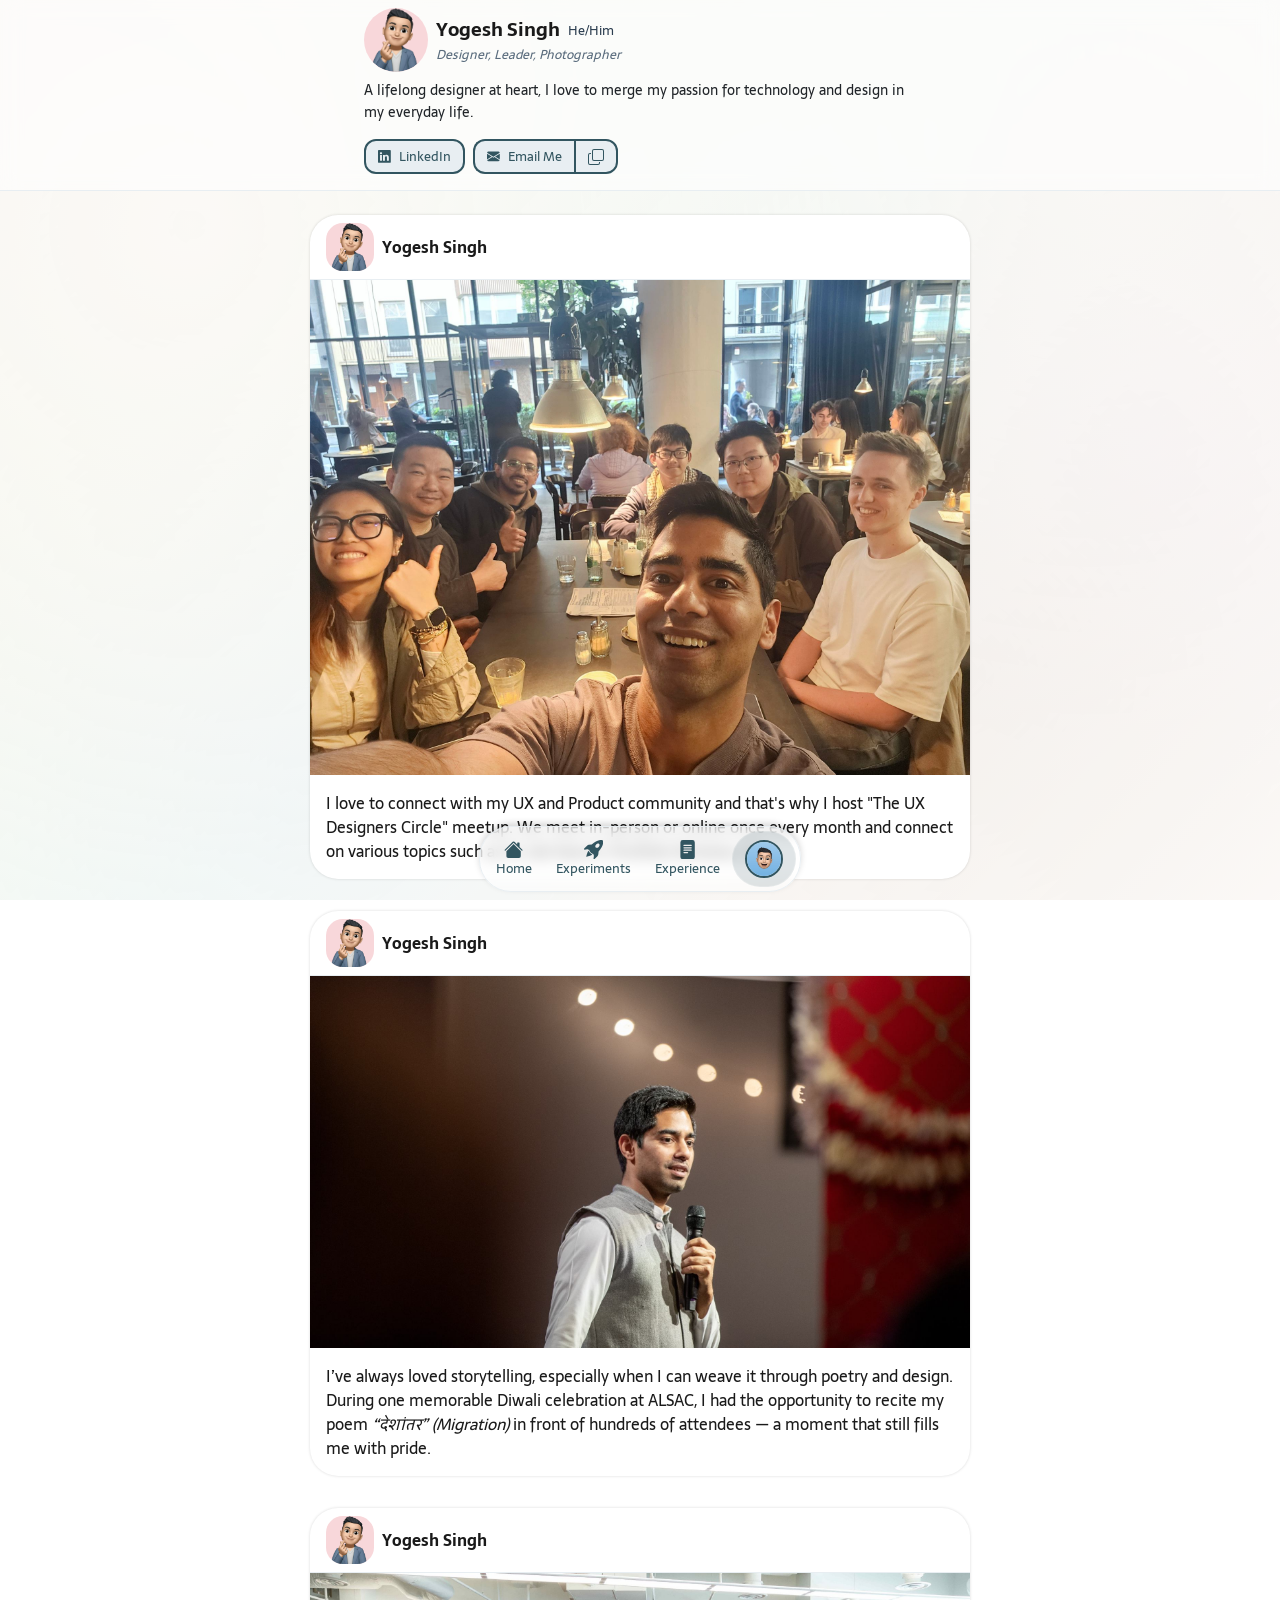
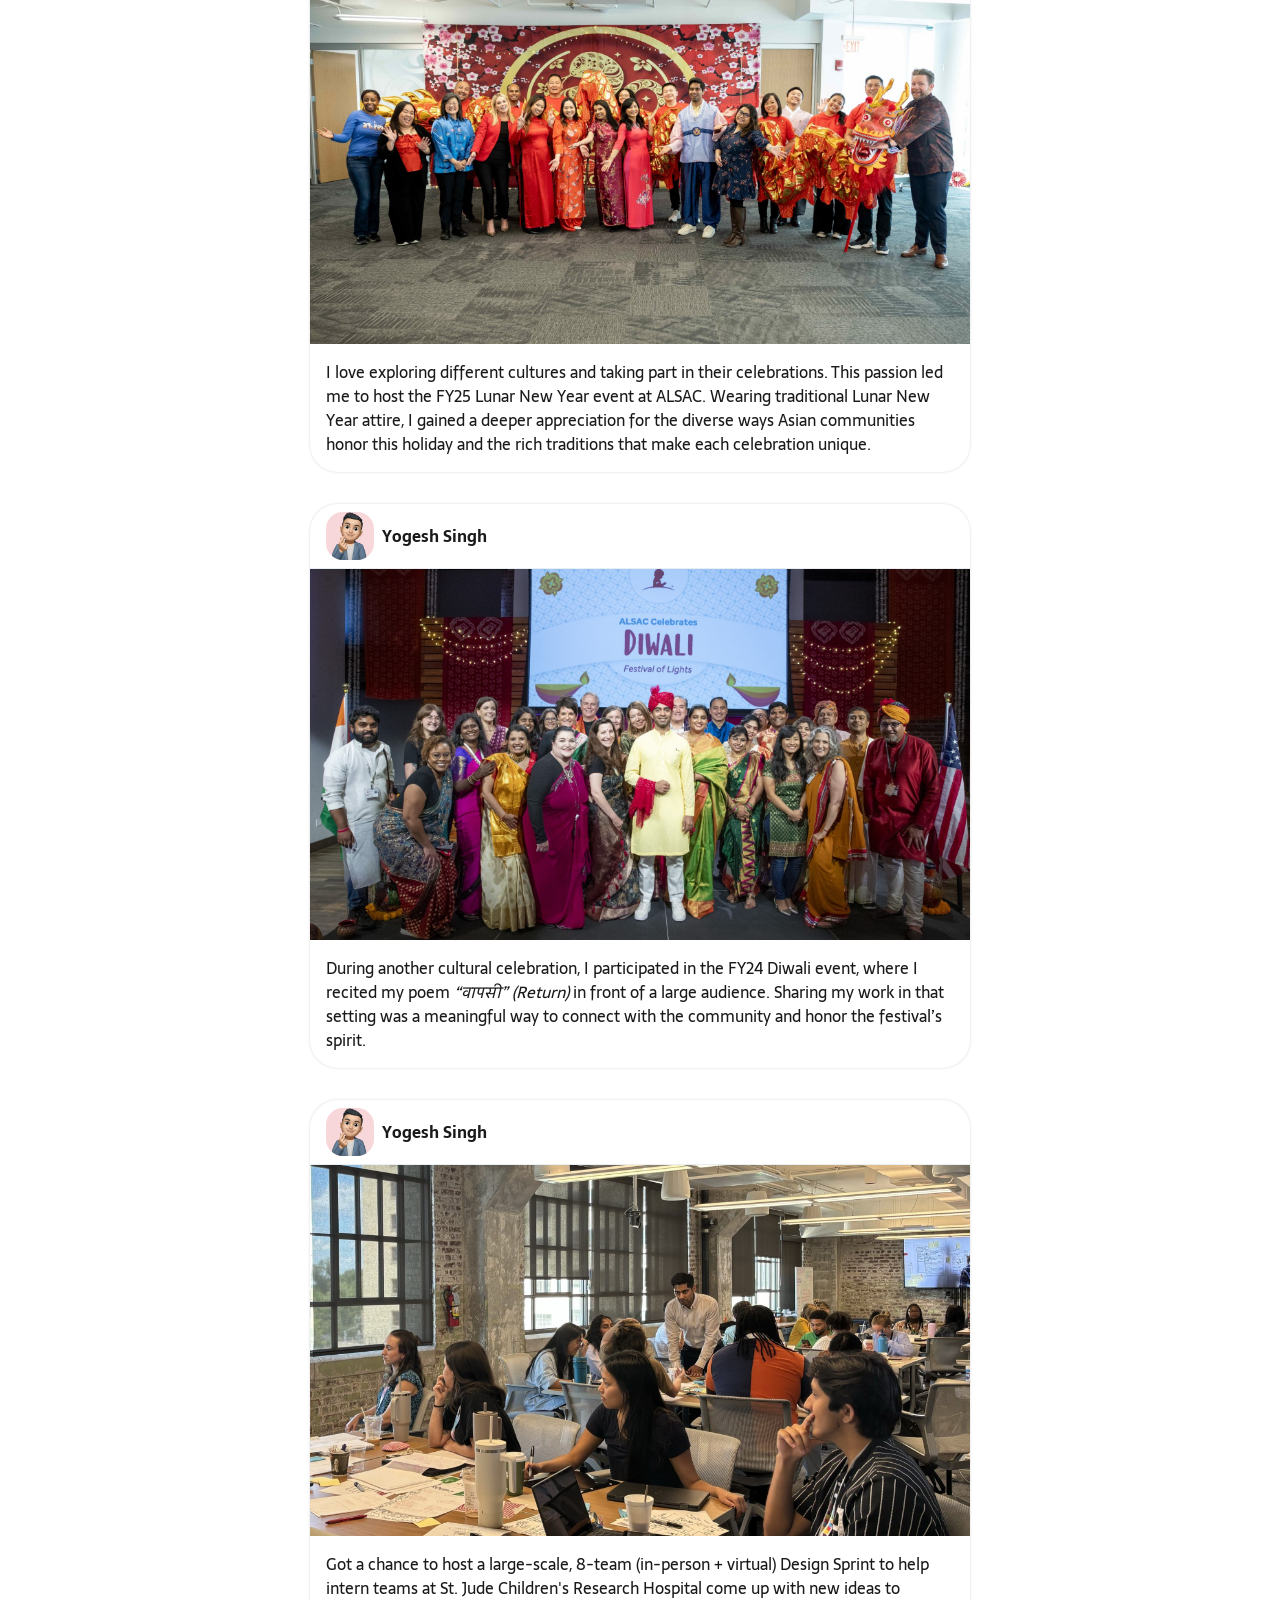
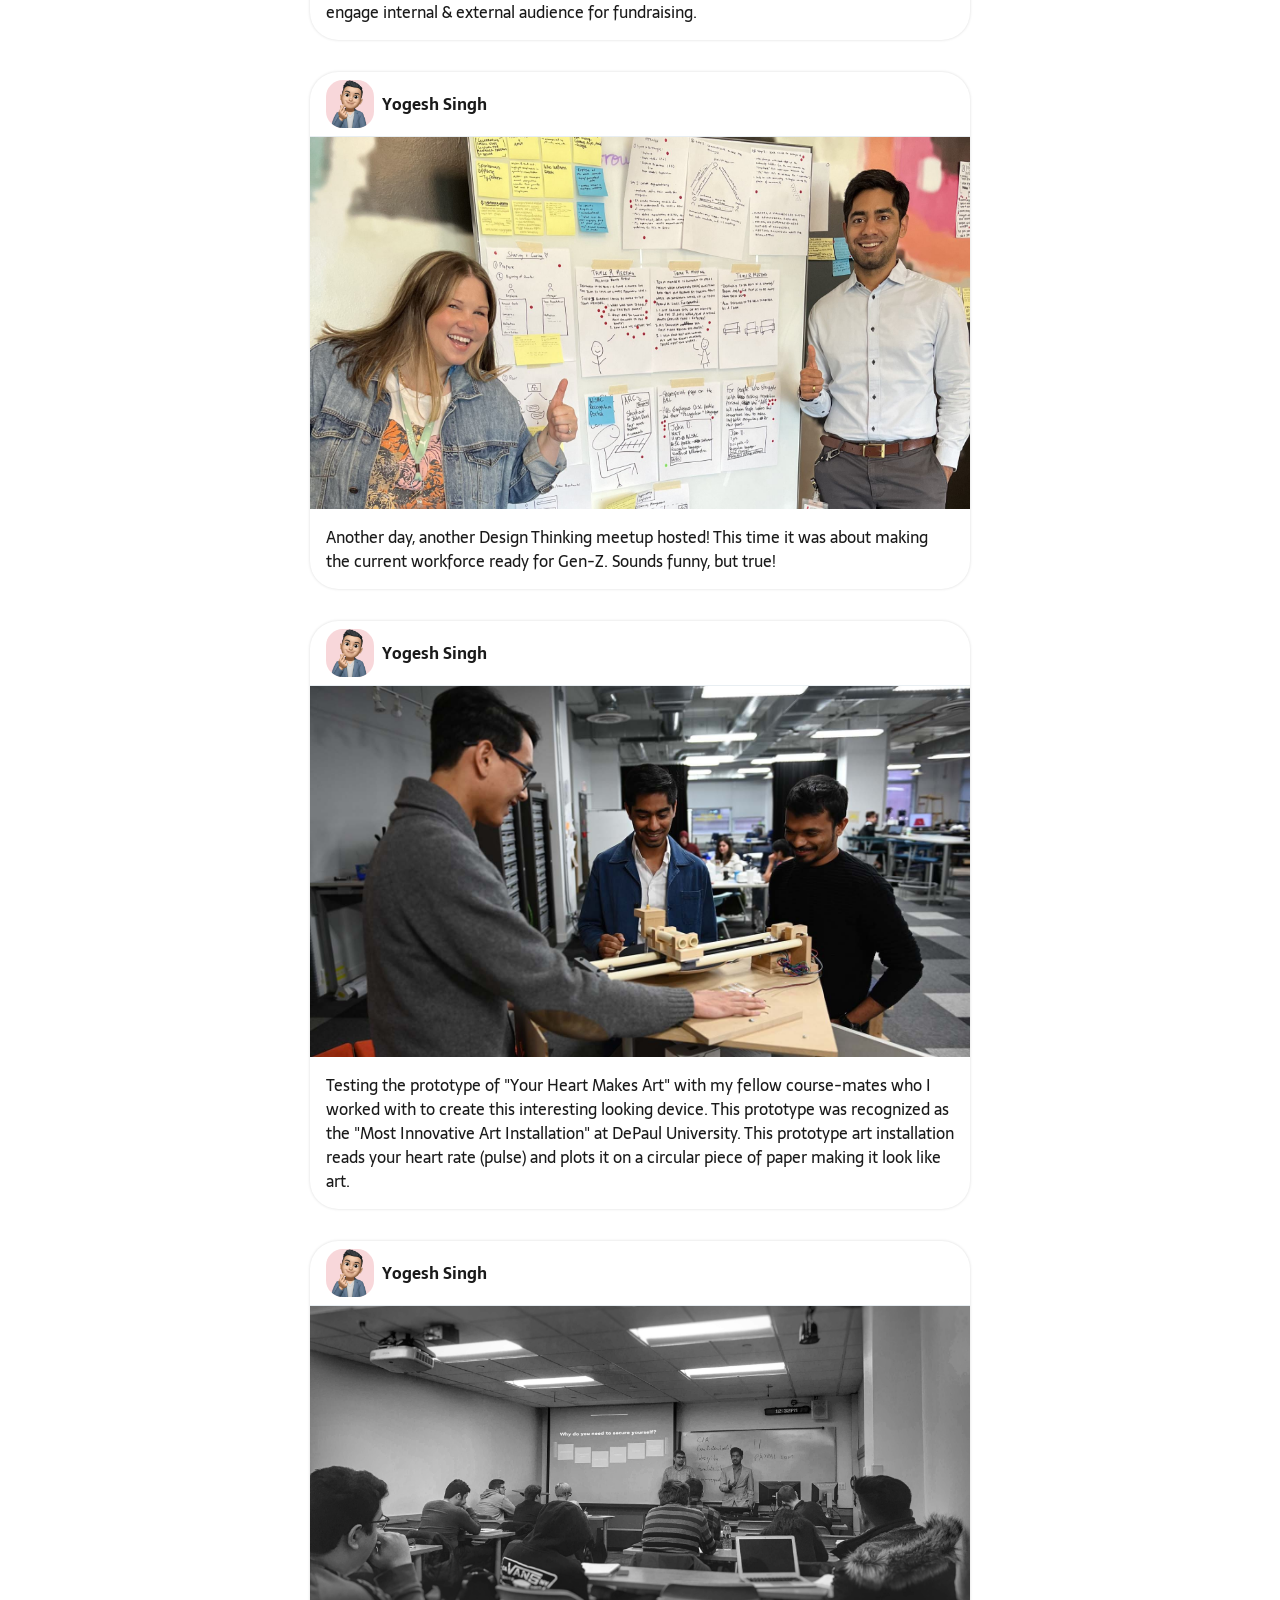
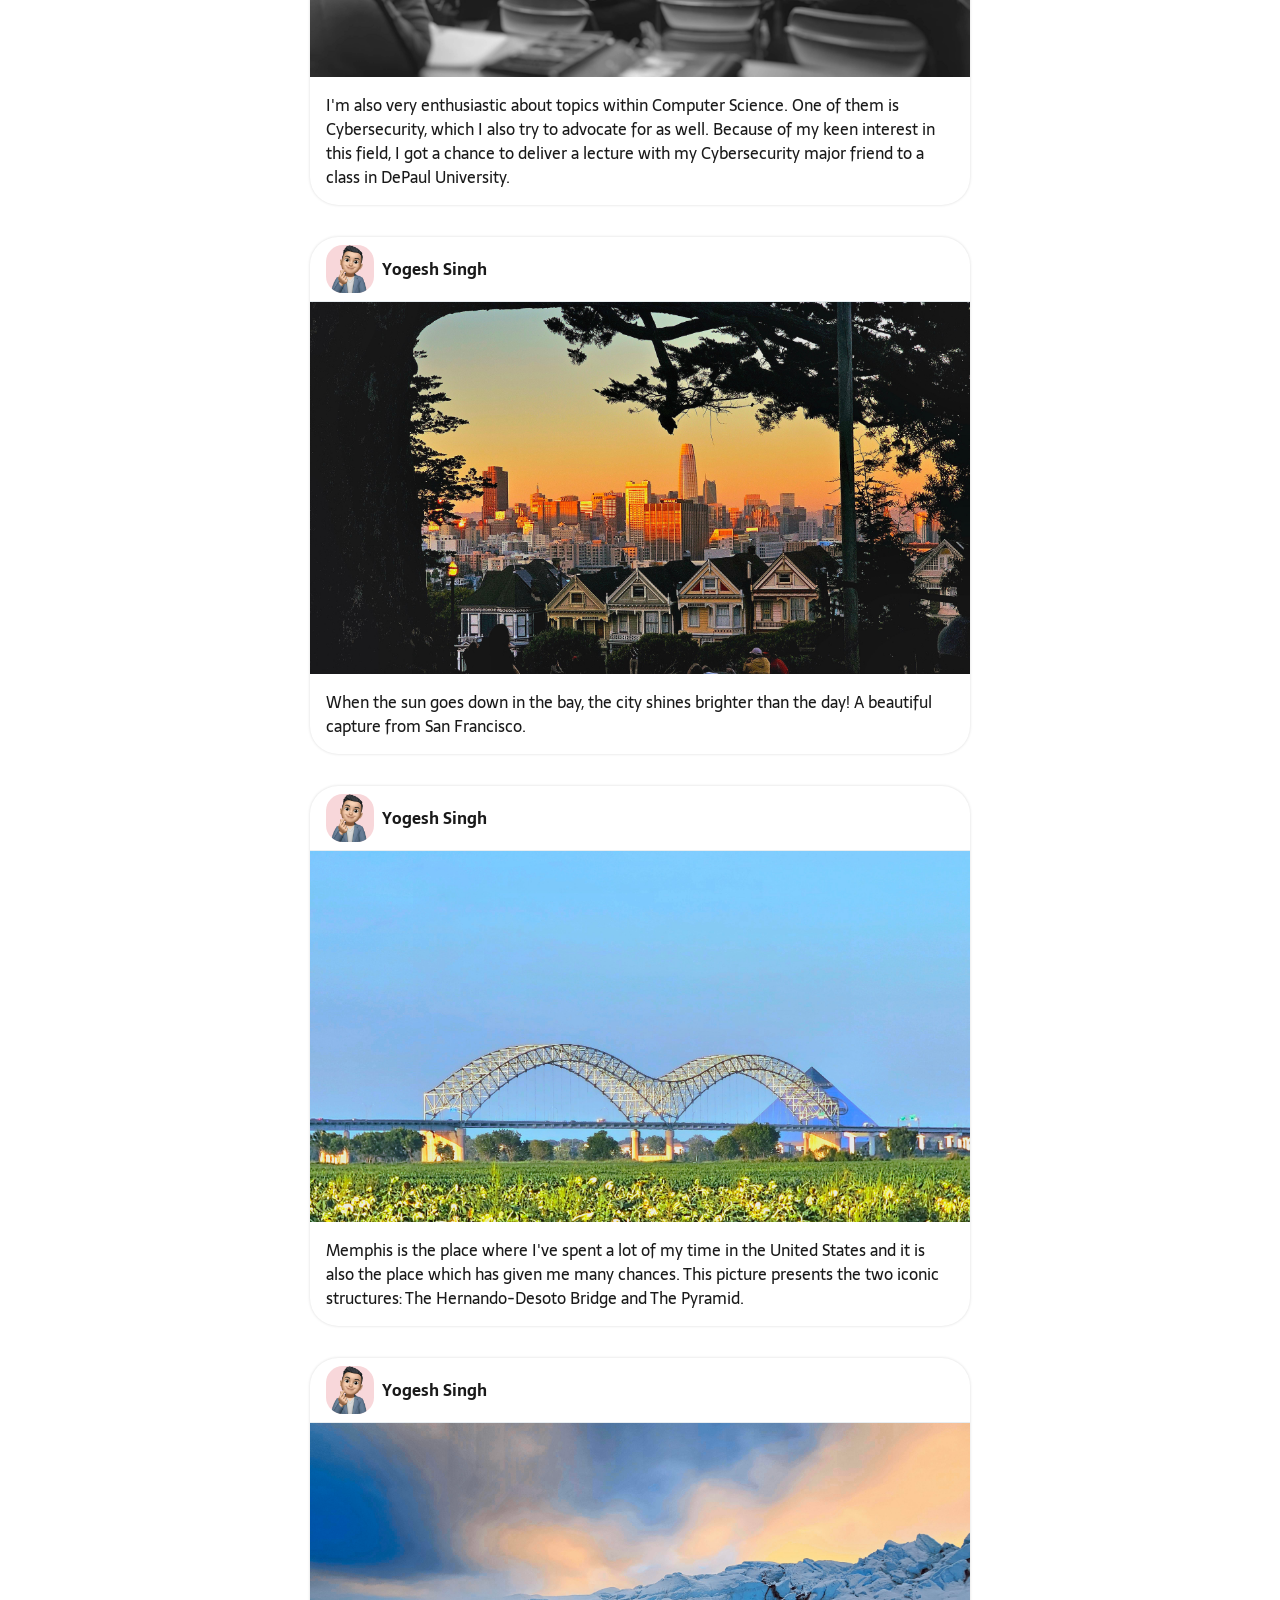
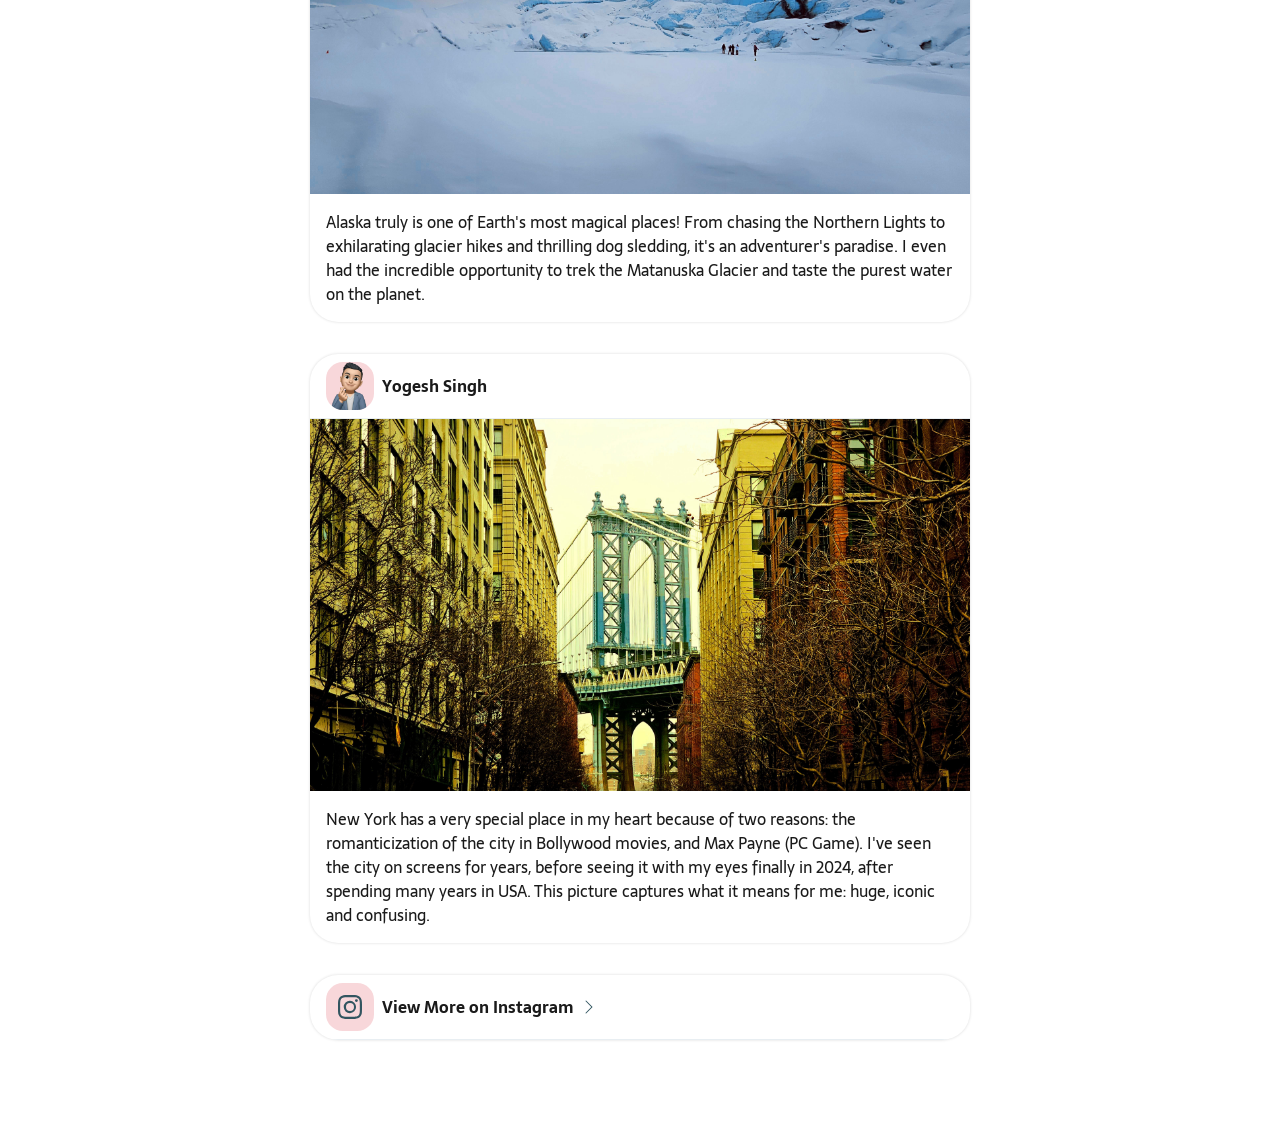
==== commit db440537: "Brand new version with enhancements Pushing brand new version with completed projects and many quali" ====
--- a/about-expand.html
+++ b/about-expand.html
@@ -1,270 +1,276 @@
 <!DOCTYPE html>
+
 <html data-bs-theme="light" lang="en">
+<head>
+<meta charset="utf-8"/>
+<meta content="width=device-width, initial-scale=1.0, shrink-to-fit=no" name="viewport"/>
+<title>Yogesh Singh - UX/Product Designer</title>
+<link href="https://cyogesh56.com/about-expand.html" rel="canonical"/>
+<meta content="https://cyogesh56.com/about-expand.html" property="og:url"/>
+<meta content="Yogesh Singh Portfolio" name="twitter:title"/>
+<meta content="Explore case studies by Yogesh Singh. Specializing in complex enterprise SaaS, accessible mobile apps, and creating web applications using AI tools." property="og:description"/>
+<meta content="summary" name="twitter:card"/>
+<meta content="website" property="og:type"/>
+<meta content="Senior UX &amp; Product Designer specializing in enterprise SaaS, accessibility, and user-centered design. MS in HCI." name="twitter:description"/>
+<meta content="Portfolio of Yogesh Singh, a Senior UX/Product Designer with experience building accessible, user-centered enterprise SaaS, web, and mobile apps." name="description"/>
+<link href="assets/img/favicon-1.png" rel="icon" sizes="512x512" type="image/png"/>
+<link href="assets/img/favicon-1.png" media="(prefers-color-scheme: dark)" rel="icon" sizes="512x512" type="image/png"/>
+<link href="assets/img/favicon-1.png" rel="icon" sizes="512x512" type="image/png"/>
+<link href="assets/img/favicon-1.png" media="(prefers-color-scheme: dark)" rel="icon" sizes="512x512" type="image/png"/>
+<link href="assets/img/favicon-1.png" rel="icon" sizes="512x512" type="image/png"/>
+<link href="assets/img/favicon-1.png" rel="icon" sizes="512x512" type="image/png"/>
+<link href="assets/bootstrap/css/bootstrap.min.css" rel="stylesheet"/>
+<link href="assets/css/Sarala.css" rel="stylesheet"/>
+<link href="assets/css/swiper-icons.css" rel="stylesheet"/>
+<link href="assets/css/bs-theme-overrides.css" rel="stylesheet"/>
+<link href="https://cdn.jsdelivr.net/npm/bootstrap-icons@1.11.3/font/bootstrap-icons.min.css" rel="stylesheet"/>
+<link href="assets/css/Simple-Slider-swiper-bundle.min.css" rel="stylesheet"/>
+<link href="assets/css/Simple-Slider.css" rel="stylesheet"/>
+<link href="assets/css/styles.css" rel="stylesheet"/>
+</head>
+<body style="font-family: Sarala, sans-serif;">
+<div class="mesh-gradient"></div>
+<div class="info-box top-bar" style="border-bottom: 1px solid #e8eef2;">
+<div class="container d-flex top-bar-container mb-2">
+<div class="info-box-container"><img class="img-fluid info-box-image" fetchpriority="high" src="assets/img/1.png"/></div>
+<div class="d-flex col-9 info-box-personal">
+<div class="d-flex col-12 name-container">
+<p class="user-name">Yogesh Singh</p><small class="user-pronouns">He/Him</small>
+</div>
+<div class="d-flex col-10 name-container mb-0">
+<p class="user-tag"><span style="font-weight: normal !important;">Designer, Leader, Photographer</span></p>
+</div>
+</div>
+</div>
+<div class="container top-bar-container mb-2">
+<p class="personal-info">A lifelong designer at heart, I love to merge my passion for technology and design in my everyday life.</p>
+<div class="d-flex button-container"><a class="secondary-btn" href="https://www.linkedin.com/in/cyogesh56"><svg class="bi bi-linkedin secondary-btn-icon" fill="currentColor" height="1em" viewbox="0 0 16 16" width="1em" xmlns="http://www.w3.org/2000/svg">
+<path d="M0 1.146C0 .513.526 0 1.175 0h13.65C15.474 0 16 .513 16 1.146v13.708c0 .633-.526 1.146-1.175 1.146H1.175C.526 16 0 15.487 0 14.854V1.146zm4.943 12.248V6.169H2.542v7.225h2.401m-1.2-8.212c.837 0 1.358-.554 1.358-1.248-.015-.709-.52-1.248-1.342-1.248-.822 0-1.359.54-1.359 1.248 0 .694.521 1.248 1.327 1.248h.016zm4.908 8.212V9.359c0-.216.016-.432.08-.586.173-.431.568-.878 1.232-.878.869 0 1.216.662 1.216 1.634v3.865h2.401V9.25c0-2.22-1.184-3.252-2.764-3.252-1.274 0-1.845.7-2.165 1.193v.025h-.016a5.54 5.54 0 0 1 .016-.025V6.169h-2.4c.03.678 0 7.225 0 7.225h2.4"></path>
+</svg>
+<p class="btn-text">LinkedIn</p>
+</a><div class="secondary-btn-group"><a class="secondary-btn" href="mailto:cyogesh56@gmail.com?subject=Let's%20work%20together!"><svg class="bi bi-envelope-fill secondary-btn-icon" fill="currentColor" height="1em" viewbox="0 0 16 16" width="1em" xmlns="http://www.w3.org/2000/svg">
+<path d="M.05 3.555A2 2 0 0 1 2 2h12a2 2 0 0 1 1.95 1.555L8 8.414.05 3.555ZM0 4.697v7.104l5.803-3.558L0 4.697ZM6.761 8.83l-6.57 4.027A2 2 0 0 0 2 14h12a2 2 0 0 0 1.808-1.144l-6.57-4.027L8 9.586l-1.239-.757Zm3.436-.586L16 11.801V4.697l-5.803 3.546Z"></path>
+</svg>
+<p class="btn-text">Email Me</p>
+</a><button aria-label="Copy Email" class="copy-email-btn" onclick="window.copyEmailToClipboard(event, 'cyogesh56@gmail.com')"><svg class="bi bi-copy" fill="currentColor" height="16" viewbox="0 0 16 16" width="16" xmlns="http://www.w3.org/2000/svg">
+<path d="M4 2a2 2 0 0 1 2-2h8a2 2 0 0 1 2 2v8a2 2 0 0 1-2 2H6a2 2 0 0 1-2-2V2Zm2-1a1 1 0 0 0-1 1v8a1 1 0 0 0 1 1h8a1 1 0 0 0 1-1V2a1 1 0 0 0-1-1H6ZM2 5a1 1 0 0 0-1 1v8a1 1 0 0 0 1 1h8a1 1 0 0 0 1-1v-1h1v1a2 2 0 0 1-2 2H2a2 2 0 0 1-2-2V6a2 2 0 0 1 2-2h1v1H2Z" fill-rule="evenodd"></path>
+</svg></button></div></div>
+</div>
+</div>
+<div class="hstack bottom-nav">
+<div class="container d-flex flex-row justify-content-around align-items-center bottom-nav-container">
+<div class="bottom-nav-btn"><a class="bottom-nav-btn-link" href="index.html"><svg class="bi bi-house-fill bottom-nav-icon" fill="currentColor" height="1em" viewbox="0 0 16 16" width="1em" xmlns="http://www.w3.org/2000/svg">
+<path d="M8.707 1.5a1 1 0 0 0-1.414 0L.646 8.146a.5.5 0 0 0 .708.708L8 2.207l6.646 6.647a.5.5 0 0 0 .708-.708L13 5.793V2.5a.5.5 0 0 0-.5-.5h-1a.5.5 0 0 0-.5.5v1.293z"></path>
+<path d="m8 3.293 6 6V13.5a1.5 1.5 0 0 1-1.5 1.5h-9A1.5 1.5 0 0 1 2 13.5V9.293l6-6Z"></path>
+</svg>
+<p class="bottom-nav-label">Home</p>
+</a></div>
+<div class="bottom-nav-btn"><a class="bottom-nav-btn-link" href="experiments.html"><svg class="bi bi-rocket-takeoff-fill bottom-nav-icon" fill="currentColor" height="1em" viewbox="0 0 16 16" width="1em" xmlns="http://www.w3.org/2000/svg">
+<path d="M12.17 9.53c2.307-2.592 3.278-4.684 3.641-6.218.21-.887.214-1.58.16-2.065a3.578 3.578 0 0 0-.108-.563 2.22 2.22 0 0 0-.078-.23V.453c-.073-.164-.168-.234-.352-.295a2.35 2.35 0 0 0-.16-.045 3.797 3.797 0 0 0-.57-.093c-.49-.044-1.19-.03-2.08.188-1.536.374-3.618 1.343-6.161 3.604l-2.4.238h-.006a2.552 2.552 0 0 0-1.524.734L.15 7.17a.512.512 0 0 0 .433.868l1.896-.271c.28-.04.592.013.955.132.232.076.437.16.655.248l.203.083c.196.816.66 1.58 1.275 2.195.613.614 1.376 1.08 2.191 1.277l.082.202c.089.218.173.424.249.657.118.363.172.676.132.956l-.271 1.9a.512.512 0 0 0 .867.433l2.382-2.386c.41-.41.668-.949.732-1.526l.24-2.408Zm.11-3.699c-.797.8-1.93.961-2.528.362-.598-.6-.436-1.733.361-2.532.798-.799 1.93-.96 2.528-.361.599.599.437 1.732-.36 2.531Z"></path>
+<path d="M5.205 10.787a7.632 7.632 0 0 0 1.804 1.352c-1.118 1.007-4.929 2.028-5.054 1.903-.126-.127.737-4.189 1.839-5.18.346.69.837 1.35 1.411 1.925Z"></path>
+</svg>
+<p class="bottom-nav-label">Experiments</p>
+</a></div>
+<div class="bottom-nav-btn"><a class="bottom-nav-btn-link" href="experience.html"><svg class="bi bi-file-text-fill bottom-nav-icon" fill="currentColor" height="1em" viewbox="0 0 16 16" width="1em" xmlns="http://www.w3.org/2000/svg">
+<path d="M12 0H4a2 2 0 0 0-2 2v12a2 2 0 0 0 2 2h8a2 2 0 0 0 2-2V2a2 2 0 0 0-2-2M5 4h6a.5.5 0 0 1 0 1H5a.5.5 0 0 1 0-1m-.5 2.5A.5.5 0 0 1 5 6h6a.5.5 0 0 1 0 1H5a.5.5 0 0 1-.5-.5M5 8h6a.5.5 0 0 1 0 1H5a.5.5 0 0 1 0-1m0 2h3a.5.5 0 0 1 0 1H5a.5.5 0 0 1 0-1"></path>
+</svg>
+<p class="bottom-nav-label">Experience</p>
+</a></div>
+<div class="bottom-nav-btn"><a class="bottom-nav-btn-link selected" href="about.html"><img alt="Yogesh Singh profile icon" class="bottom-nav-profile-btn" src="assets/img/26e7e52977c96ca41762d21a1bf694a3.jpg"/></a></div>
+</div>
+</div>
+<section>
+<div class="container d-flex flex-column feed-content">
+<div class="d-flex flex-column feed-card" id="about-card-0">
+<div class="d-flex flex-row align-items-center feed-card-header">
+<div class="feed-card-logo"><img alt="" class="logo about-logo" loading="lazy" src="assets/img/1.png"/></div>
+<div>
+<p class="feed-case-heading">Yogesh Singh</p>
+</div>
+</div>
+<div class="feed-image"><img alt="Yogesh Singh taking selfie with attendees at The UX Designers Circle." class="feed-card-image" loading="lazy" src="assets/img/20260425_171147.jpg"/></div>
+<div class="d-flex flex-column align-items-start feed-card-footer">
+<div class="d-flex feed-card-footer-body">
+<p class="feed-card-footer-author">I love to connect with my UX and Product community and that's why I host "The UX Designers Circle" meetup. We meet in-person or online once every month and connect on various topics such as AI, Job Search, Portfolio Reviews, etc.</p>
+</div>
+</div>
+</div>
+<div class="d-flex flex-column feed-card" id="about-card-13">
+<div class="d-flex flex-row align-items-center feed-card-header">
+<div class="feed-card-logo"><img alt="" class="logo about-logo" loading="lazy" src="assets/img/1.png"/></div>
+<div>
+<p class="feed-case-heading">Yogesh Singh</p>
+</div>
+</div>
+<div class="feed-image"><img alt="Yogesh Singh speaking on stage wearing traditional Indian clothes." class="feed-card-image" loading="lazy" src="assets/img/221019_Diwali_099.jpg"/></div>
+<div class="d-flex flex-column align-items-start feed-card-footer">
+<div class="d-flex feed-card-footer-body">
+<p class="feed-card-footer-author">I’ve always loved storytelling, especially when I can weave it through poetry and design. During one memorable Diwali celebration at ALSAC, I had the opportunity to recite my poem <em>“देशांतर” (Migration)</em> in front of hundreds of attendees — a moment that still fills me with pride.</p>
+</div>
+</div>
+</div>
+<div class="d-flex flex-column feed-card" id="about-card-2">
+<div class="d-flex flex-row align-items-center feed-card-header">
+<div class="feed-card-logo"><img alt="" class="logo about-logo" loading="lazy" src="assets/img/1.png"/></div>
+<div>
+<p class="feed-case-heading">Yogesh Singh</p>
+</div>
+</div>
+<div class="feed-image"><img alt="Yogesh Singh with a group of people, dressed in traditional Chinese dress." class="feed-card-image" loading="lazy" src="assets/img/250129_LunarNewYear_Q17.jpg"/></div>
+<div class="d-flex flex-column align-items-start feed-card-footer">
+<div class="d-flex feed-card-footer-body">
+<p class="feed-card-footer-author">I love exploring different cultures and taking part in their celebrations. This passion led me to host the FY25 Lunar New Year event at ALSAC. Wearing traditional Lunar New Year attire, I gained a deeper appreciation for the diverse ways Asian communities honor this holiday and the rich traditions that make each celebration unique.</p>
+</div>
+</div>
+</div>
+<div class="d-flex flex-column feed-card" id="about-card-3">
+<div class="d-flex flex-row align-items-center feed-card-header">
+<div class="feed-card-logo"><img alt="" class="logo about-logo" loading="lazy" src="assets/img/1.png"/></div>
+<div>
+<p class="feed-case-heading">Yogesh Singh</p>
+</div>
+</div>
+<div class="feed-image"><img alt="Yogesh Singh with a group of people posing for photo, wearing traditional Indian clothes." class="feed-card-image" loading="lazy" src="assets/img/MicrosoftTeams-image%20(16).jpg"/></div>
+<div class="d-flex flex-column align-items-start feed-card-footer">
+<div class="d-flex feed-card-footer-body">
+<p class="feed-card-footer-author">During another cultural celebration, I participated in the FY24 Diwali event, where I recited my poem <em>“वापसी” (Return)</em> in front of a large audience. Sharing my work in that setting was a meaningful way to connect with the community and honor the festival’s spirit.</p>
+</div>
+</div>
+</div>
+<div class="d-flex flex-column feed-card" id="about-card-4">
+<div class="d-flex flex-row align-items-center feed-card-header">
+<div class="feed-card-logo"><img alt="" class="logo about-logo" loading="lazy" src="assets/img/1.png"/></div>
+<div>
+<p class="feed-case-heading">Yogesh Singh</p>
+</div>
+</div>
+<div class="feed-image"><img alt="Yogesh Singh explaining Design Thinking concepts to a group during a workshop." class="feed-card-image" loading="lazy" src="assets/img/Image%20(2)a.jpeg"/></div>
+<div class="d-flex flex-column align-items-start feed-card-footer">
+<div class="d-flex feed-card-footer-body">
+<p class="feed-card-footer-author">Got a chance to host a large-scale, 8-team (in-person + virtual) Design Sprint to help intern teams at St. Jude Children's Research Hospital come up with new ideas to engage internal &amp; external audience for fundraising.</p>
+</div>
+</div>
+</div>
+<div class="d-flex flex-column feed-card" id="about-card-5">
+<div class="d-flex flex-row align-items-center feed-card-header">
+<div class="feed-card-logo"><img alt="" class="logo about-logo" loading="lazy" src="assets/img/1.png"/></div>
+<div>
+<p class="feed-case-heading">Yogesh Singh</p>
+</div>
+</div>
+<div class="feed-image"><img alt='Yogesh Singh posing "thumbs-up" with a coworker in front of a Design Thinking idea board with handwritten notes and stickies.' class="feed-card-image" loading="lazy" src="assets/img/IMG_0160.jpg"/></div>
+<div class="d-flex flex-column align-items-start feed-card-footer">
+<div class="d-flex feed-card-footer-body">
+<p class="feed-card-footer-author">Another day, another Design Thinking meetup hosted! This time it was about making the current workforce ready for Gen-Z. Sounds funny, but true!</p>
+</div>
+</div>
+</div>
+<div class="d-flex flex-column feed-card" id="about-card-6">
+<div class="d-flex flex-row align-items-center feed-card-header">
+<div class="feed-card-logo"><img alt="" class="logo about-logo" loading="lazy" src="assets/img/1.png"/></div>
+<div>
+<p class="feed-case-heading">Yogesh Singh</p>
+</div>
+</div>
+<div class="feed-image"><img alt="Yogesh Singh with his classmates, in a lab, testing an art installation they created." class="feed-card-image" loading="lazy" src="assets/img/heart-sensor-image-2019.jpg"/></div>
+<div class="d-flex flex-column align-items-start feed-card-footer">
+<div class="d-flex feed-card-footer-body">
+<p class="feed-card-footer-author">Testing the prototype of "Your Heart Makes Art" with my fellow course-mates who I worked with to create this interesting looking device. This prototype was recognized as the "Most Innovative Art Installation" at DePaul University. This prototype art installation reads your heart rate (pulse) and plots it on a circular piece of paper making it look like art.</p>
+</div>
+</div>
+</div>
+<div class="d-flex flex-column feed-card" id="about-card-7">
+<div class="d-flex flex-row align-items-center feed-card-header">
+<div class="feed-card-logo"><img alt="" class="logo about-logo" loading="lazy" src="assets/img/1.png"/></div>
+<div>
+<p class="feed-case-heading">Yogesh Singh</p>
+</div>
+</div>
+<div class="feed-image"><img alt="Yogesh Singh delivering a lecture on cybersecurity to a class with his friend." class="feed-card-image" loading="lazy" src="assets/img/received_295683701298001-01.jpeg"/></div>
+<div class="d-flex flex-column align-items-start feed-card-footer">
+<div class="d-flex feed-card-footer-body">
+<p class="feed-card-footer-author">I'm also very enthusiastic about topics within Computer Science. One of them is Cybersecurity, which I also try to advocate for as well. Because of my keen interest in this field, I got a chance to deliver a lecture with my Cybersecurity major friend to a class in DePaul University.</p>
+</div>
+</div>
+</div>
+<div class="d-flex flex-column feed-card" id="about-card-8">
+<div class="d-flex flex-row align-items-center feed-card-header">
+<div class="feed-card-logo"><img alt="" class="logo about-logo" loading="lazy" src="assets/img/1.png"/></div>
+<div>
+<p class="feed-case-heading">Yogesh Singh</p>
+</div>
+</div>
+<div class="feed-image"><img alt="A photo capture of evening light on San Francisco skyline from under a tree." class="feed-card-image" loading="lazy" src="assets/img/20240815_195422(1).jpg"/></div>
+<div class="d-flex flex-column align-items-start feed-card-footer">
+<div class="d-flex feed-card-footer-body">
+<p class="feed-card-footer-author">When the sun goes down in the bay, the city shines brighter than the day! A beautiful capture from San Francisco.</p>
+</div>
+</div>
+</div>
+<div class="d-flex flex-column feed-card" id="about-card-9">
+<div class="d-flex flex-row align-items-center feed-card-header">
+<div class="feed-card-logo"><img alt="" class="logo about-logo" loading="lazy" src="assets/img/1.png"/></div>
+<div>
+<p class="feed-case-heading">Yogesh Singh</p>
+</div>
+</div>
+<div class="feed-image"><img alt="A photo capture of Hernando Desoto bridge and Pyramid, in Memphis, Tennessee, USA, from a distant field." class="feed-card-image" loading="lazy" src="assets/img/20230722_192520(1).jpg"/></div>
+<div class="d-flex flex-column align-items-start feed-card-footer">
+<div class="d-flex feed-card-footer-body">
+<p class="feed-card-footer-author">Memphis is the place where I've spent a lot of my time in the United States and it is also the place which has given me many chances. This picture presents the two iconic structures: The Hernando-Desoto Bridge and The Pyramid.</p>
+</div>
+</div>
+</div>
+<div class="d-flex flex-column feed-card" id="about-card-10">
+<div class="d-flex flex-row align-items-center feed-card-header">
+<div class="feed-card-logo"><img alt="" class="logo about-logo" loading="lazy" src="assets/img/1.png"/></div>
+<div>
+<p class="feed-case-heading">Yogesh Singh</p>
+</div>
+</div>
+<div class="feed-image"><img alt="A photo capture of Arctic glaciers in Alaska." class="feed-card-image" loading="lazy" src="assets/img/20231125_142705-EDIT.jpg"/></div>
+<div class="d-flex flex-column align-items-start feed-card-footer">
+<div class="d-flex feed-card-footer-body">
+<p class="feed-card-footer-author">Alaska truly is one of Earth's most magical places! From chasing the Northern Lights to exhilarating glacier hikes and thrilling dog sledding, it's an adventurer's paradise. I even had the incredible opportunity to trek the Matanuska Glacier and taste the purest water on the planet.</p>
+</div>
+</div>
+</div>
+<div class="d-flex flex-column feed-card" id="about-card-11">
+<div class="d-flex flex-row align-items-center feed-card-header">
+<div class="feed-card-logo"><img alt="" class="logo about-logo" loading="lazy" src="assets/img/1.png"/></div>
+<div>
+<p class="feed-case-heading">Yogesh Singh</p>
+</div>
+</div>
+<div class="feed-image"><img alt="A photo capture of Ney York's iconic Dumbo street." class="feed-card-image" loading="lazy" src="assets/img/20231225_142642(1).jpg"/></div>
+<div class="d-flex flex-column align-items-start feed-card-footer">
+<div class="d-flex feed-card-footer-body">
+<p class="feed-card-footer-author">New York has a very special place in my heart because of two reasons: the romanticization of the city in Bollywood movies, and Max Payne (PC Game). I've seen the city on screens for years, before seeing it with my eyes finally in 2024, after spending many years in USA. This picture captures what it means for me: huge, iconic and confusing.</p>
+</div>
+</div>
+</div>
+<div class="d-flex flex-column feed-card" id="about-card-12"><a href="https://instagram.com/cyogesh56" style="text-decoration: none;">
+<div class="d-flex flex-row align-items-center feed-card-header special-hover-card">
+<div class="text-center d-flex justify-content-center align-items-center logo about-logo"><svg class="bi bi-instagram mb-0 p-0" fill="currentColor" height="1em" style="font-size: x-large;color: #325560;" viewbox="0 0 16 16" width="1em" xmlns="http://www.w3.org/2000/svg">
+<path d="M8 0C5.829 0 5.556.01 4.703.048 3.85.088 3.269.222 2.76.42a3.917 3.917 0 0 0-1.417.923A3.927 3.927 0 0 0 .42 2.76C.222 3.268.087 3.85.048 4.7.01 5.555 0 5.827 0 8.001c0 2.172.01 2.444.048 3.297.04.852.174 1.433.372 1.942.205.526.478.972.923 1.417.444.445.89.719 1.416.923.51.198 1.09.333 1.942.372C5.555 15.99 5.827 16 8 16s2.444-.01 3.298-.048c.851-.04 1.434-.174 1.943-.372a3.916 3.916 0 0 0 1.416-.923c.445-.445.718-.891.923-1.417.197-.509.332-1.09.372-1.942C15.99 10.445 16 10.173 16 8s-.01-2.445-.048-3.299c-.04-.851-.175-1.433-.372-1.941a3.926 3.926 0 0 0-.923-1.417A3.911 3.911 0 0 0 13.24.42c-.51-.198-1.092-.333-1.943-.372C10.443.01 10.172 0 7.998 0h.003zm-.717 1.442h.718c2.136 0 2.389.007 3.232.046.78.035 1.204.166 1.486.275.373.145.64.319.92.599.28.28.453.546.598.92.11.281.24.705.275 1.485.039.843.047 1.096.047 3.231s-.008 2.389-.047 3.232c-.035.78-.166 1.203-.275 1.485a2.47 2.47 0 0 1-.599.919c-.28.28-.546.453-.92.598-.28.11-.704.24-1.485.276-.843.038-1.096.047-3.232.047s-2.39-.009-3.233-.047c-.78-.036-1.203-.166-1.485-.276a2.478 2.478 0 0 1-.92-.598 2.48 2.48 0 0 1-.6-.92c-.109-.281-.24-.705-.275-1.485-.038-.843-.046-1.096-.046-3.233 0-2.136.008-2.388.046-3.231.036-.78.166-1.204.276-1.486.145-.373.319-.64.599-.92.28-.28.546-.453.92-.598.282-.11.705-.24 1.485-.276.738-.034 1.024-.044 2.515-.045v.002zm4.988 1.328a.96.96 0 1 0 0 1.92.96.96 0 0 0 0-1.92zm-4.27 1.122a4.109 4.109 0 1 0 0 8.217 4.109 4.109 0 0 0 0-8.217zm0 1.441a2.667 2.667 0 1 1 0 5.334 2.667 2.667 0 0 1 0-5.334"></path>
+</svg></div>
+<div>
+<p class="feed-case-heading">View More on Instagram</p>
+</div><svg class="bi bi-chevron-right" fill="currentColor" height="1em" style="color: #325560;" viewbox="0 0 16 16" width="1em" xmlns="http://www.w3.org/2000/svg">
+<path d="M4.646 1.646a.5.5 0 0 1 .708 0l6 6a.5.5 0 0 1 0 .708l-6 6a.5.5 0 0 1-.708-.708L10.293 8 4.646 2.354a.5.5 0 0 1 0-.708z" fill-rule="evenodd"></path>
+</svg>
+</div>
+</a></div>
+</div>
+</section>
+<script src="assets/js/jquery.min.js"></script>
+<script src="assets/bootstrap/js/bootstrap.min.js"></script>
+<script src="assets/js/bs-init.js"></script>
+<script src="assets/js/HeroCarousel.js"></script>
+<script src="https://cdnjs.cloudflare.com/ajax/libs/html2pdf.js/0.10.1/html2pdf.bundle.min.js"></script>
+<script src="assets/js/LightboxExpandCarousel.js"></script>
+<script src="assets/js/Loader.js"></script>
+<script src="assets/js/ShareModule.js"></script>
 
-<head>
-    <meta charset="utf-8">
-    <meta name="viewport" content="width=device-width, initial-scale=1.0, shrink-to-fit=no">
-    <title>Yogesh Singh - UX/Product Designer</title>
-    <link rel="canonical" href="https://cyogesh56.com/about-expand.html">
-    <meta property="og:url" content="https://cyogesh56.com/about-expand.html">
-    <link rel="icon" type="image/png" sizes="512x512" href="assets/img/favicon-1.png">
-    <link rel="icon" type="image/png" sizes="512x512" href="assets/img/favicon-1.png" media="(prefers-color-scheme: dark)">
-    <link rel="icon" type="image/png" sizes="512x512" href="assets/img/favicon-1.png">
-    <link rel="icon" type="image/png" sizes="512x512" href="assets/img/favicon-1.png" media="(prefers-color-scheme: dark)">
-    <link rel="icon" type="image/png" sizes="512x512" href="assets/img/favicon-1.png">
-    <link rel="icon" type="image/png" sizes="512x512" href="assets/img/favicon-1.png">
-    <link rel="stylesheet" href="assets/bootstrap/css/bootstrap.min.css">
-    <link rel="stylesheet" href="assets/css/Sarala.css">
-    <link rel="stylesheet" href="assets/css/swiper-icons.css">
-    <link rel="stylesheet" href="assets/css/bs-theme-overrides.css">
-    <link rel="stylesheet" href="https://cdn.jsdelivr.net/npm/bootstrap-icons@1.11.3/font/bootstrap-icons.min.css">
-    <link rel="stylesheet" href="assets/css/Simple-Slider-swiper-bundle.min.css">
-    <link rel="stylesheet" href="assets/css/Simple-Slider.css">
-    <link rel="stylesheet" href="assets/css/styles.css">
-</head>
-
-<body style="font-family: Sarala, sans-serif;">
-    <div class="mesh-gradient"></div>
-    <div class="d-flex top-bar" style="position: sticky;z-index: 100;">
-        <div class="container d-flex top-bar-container"><a class="d-flex top-bar-content mb-0" href="index.html"><img class="top-bar-image" src="assets/img/favicon-1.png">
-                <div class="d-flex" style="gap: 2px;">
-                    <p class="top-bar-text">Yogesh Singh</p>
-                    <div class="d-flex top-bar-subtext-area"><small class="top-bar-subtext">cy56</small><small class="top-bar-subtext">cyogesh56</small></div>
-                </div>
-            </a></div>
-    </div>
-    <div class="info-box top-bar" style="border-bottom: 1px solid #e8eef2;">
-        <div class="container d-flex top-bar-container mb-2">
-            <div class="info-box-container"><img class="img-fluid info-box-image" src="assets/img/1.png"></div>
-            <div class="d-flex col-9 info-box-personal">
-                <div class="d-flex col-12 name-container">
-                    <p class="user-name">Yogesh Singh</p><small class="user-pronouns">He/Him</small>
-                </div>
-                <div class="d-flex col-10 name-container mb-0">
-                    <p class="user-tag"><span style="font-weight: normal !important;">Designer, Leader, Photographer</span></p>
-                </div>
-            </div>
-        </div>
-        <div class="container top-bar-container mb-2">
-            <p class="personal-info">A lifelong designer at heart, I love to merge my passion for technology and design in my everyday life.</p>
-            <div class="d-flex button-container"><a class="secondary-btn" href="https://www.linkedin.com/in/cyogesh56"><svg xmlns="http://www.w3.org/2000/svg" width="1em" height="1em" fill="currentColor" viewBox="0 0 16 16" class="bi bi-linkedin secondary-btn-icon">
-                        <path d="M0 1.146C0 .513.526 0 1.175 0h13.65C15.474 0 16 .513 16 1.146v13.708c0 .633-.526 1.146-1.175 1.146H1.175C.526 16 0 15.487 0 14.854V1.146zm4.943 12.248V6.169H2.542v7.225h2.401m-1.2-8.212c.837 0 1.358-.554 1.358-1.248-.015-.709-.52-1.248-1.342-1.248-.822 0-1.359.54-1.359 1.248 0 .694.521 1.248 1.327 1.248h.016zm4.908 8.212V9.359c0-.216.016-.432.08-.586.173-.431.568-.878 1.232-.878.869 0 1.216.662 1.216 1.634v3.865h2.401V9.25c0-2.22-1.184-3.252-2.764-3.252-1.274 0-1.845.7-2.165 1.193v.025h-.016a5.54 5.54 0 0 1 .016-.025V6.169h-2.4c.03.678 0 7.225 0 7.225h2.4"></path>
-                    </svg>
-                    <p class="btn-text">LinkedIn</p>
-                </a><a class="secondary-btn" href="mailto:cyogesh56@gmail.com?subject=Let's%20work%20together!"><svg xmlns="http://www.w3.org/2000/svg" width="1em" height="1em" fill="currentColor" viewBox="0 0 16 16" class="bi bi-briefcase-fill secondary-btn-icon">
-                        <path d="M6.5 1A1.5 1.5 0 0 0 5 2.5V3H1.5A1.5 1.5 0 0 0 0 4.5v1.384l7.614 2.03a1.5 1.5 0 0 0 .772 0L16 5.884V4.5A1.5 1.5 0 0 0 14.5 3H11v-.5A1.5 1.5 0 0 0 9.5 1zm0 1h3a.5.5 0 0 1 .5.5V3H6v-.5a.5.5 0 0 1 .5-.5"></path>
-                        <path d="M0 12.5A1.5 1.5 0 0 0 1.5 14h13a1.5 1.5 0 0 0 1.5-1.5V6.85L8.129 8.947a.5.5 0 0 1-.258 0L0 6.85z"></path>
-                    </svg>
-                    <p class="btn-text">Hire Me</p>
-                </a><a id="downloadLink" class="secondary-btn" onclick="downloadPDF()" href="javascript:void(0)" title="Download CV in PDF"><svg xmlns="http://www.w3.org/2000/svg" width="1em" height="1em" fill="currentColor" viewBox="0 0 16 16" class="bi bi-cloud-download-fill secondary-btn-icon">
-                        <path fill-rule="evenodd" d="M8 0a5.53 5.53 0 0 0-3.594 1.342c-.766.66-1.321 1.52-1.464 2.383C1.266 4.095 0 5.555 0 7.318 0 9.366 1.708 11 3.781 11H7.5V5.5a.5.5 0 0 1 1 0V11h4.188C14.502 11 16 9.57 16 7.773c0-1.636-1.242-2.969-2.834-3.194C12.923 1.999 10.69 0 8 0m-.354 15.854a.5.5 0 0 0 .708 0l3-3a.5.5 0 0 0-.708-.708L8.5 14.293V11h-1v3.293l-2.146-2.147a.5.5 0 0 0-.708.708z"></path>
-                    </svg>
-                    <p class="btn-text">Download CV</p>
-                </a></div>
-        </div>
-    </div>
-    <div class="hstack bottom-nav">
-        <div class="container d-flex flex-row justify-content-around align-items-center bottom-nav-container">
-            <div class="bottom-nav-btn"><a class="bottom-nav-btn-link" href="index.html"><svg xmlns="http://www.w3.org/2000/svg" width="1em" height="1em" fill="currentColor" viewBox="0 0 16 16" class="bi bi-house-fill bottom-nav-icon">
-                        <path d="M8.707 1.5a1 1 0 0 0-1.414 0L.646 8.146a.5.5 0 0 0 .708.708L8 2.207l6.646 6.647a.5.5 0 0 0 .708-.708L13 5.793V2.5a.5.5 0 0 0-.5-.5h-1a.5.5 0 0 0-.5.5v1.293z"></path>
-                        <path d="m8 3.293 6 6V13.5a1.5 1.5 0 0 1-1.5 1.5h-9A1.5 1.5 0 0 1 2 13.5V9.293l6-6Z"></path>
-                    </svg>
-                    <p class="bottom-nav-label">Home</p>
-                </a></div>
-            <div class="bottom-nav-btn"><a class="bottom-nav-btn-link" href="experiments.html"><svg xmlns="http://www.w3.org/2000/svg" width="1em" height="1em" fill="currentColor" viewBox="0 0 16 16" class="bi bi-rocket-takeoff-fill bottom-nav-icon">
-                        <path d="M12.17 9.53c2.307-2.592 3.278-4.684 3.641-6.218.21-.887.214-1.58.16-2.065a3.578 3.578 0 0 0-.108-.563 2.22 2.22 0 0 0-.078-.23V.453c-.073-.164-.168-.234-.352-.295a2.35 2.35 0 0 0-.16-.045 3.797 3.797 0 0 0-.57-.093c-.49-.044-1.19-.03-2.08.188-1.536.374-3.618 1.343-6.161 3.604l-2.4.238h-.006a2.552 2.552 0 0 0-1.524.734L.15 7.17a.512.512 0 0 0 .433.868l1.896-.271c.28-.04.592.013.955.132.232.076.437.16.655.248l.203.083c.196.816.66 1.58 1.275 2.195.613.614 1.376 1.08 2.191 1.277l.082.202c.089.218.173.424.249.657.118.363.172.676.132.956l-.271 1.9a.512.512 0 0 0 .867.433l2.382-2.386c.41-.41.668-.949.732-1.526l.24-2.408Zm.11-3.699c-.797.8-1.93.961-2.528.362-.598-.6-.436-1.733.361-2.532.798-.799 1.93-.96 2.528-.361.599.599.437 1.732-.36 2.531Z"></path>
-                        <path d="M5.205 10.787a7.632 7.632 0 0 0 1.804 1.352c-1.118 1.007-4.929 2.028-5.054 1.903-.126-.127.737-4.189 1.839-5.18.346.69.837 1.35 1.411 1.925Z"></path>
-                    </svg>
-                    <p class="bottom-nav-label">Experiments</p>
-                </a></div>
-            <div class="bottom-nav-btn"><a class="bottom-nav-btn-link" href="experience.html"><svg xmlns="http://www.w3.org/2000/svg" width="1em" height="1em" fill="currentColor" viewBox="0 0 16 16" class="bi bi-file-text-fill bottom-nav-icon">
-                        <path d="M12 0H4a2 2 0 0 0-2 2v12a2 2 0 0 0 2 2h8a2 2 0 0 0 2-2V2a2 2 0 0 0-2-2M5 4h6a.5.5 0 0 1 0 1H5a.5.5 0 0 1 0-1m-.5 2.5A.5.5 0 0 1 5 6h6a.5.5 0 0 1 0 1H5a.5.5 0 0 1-.5-.5M5 8h6a.5.5 0 0 1 0 1H5a.5.5 0 0 1 0-1m0 2h3a.5.5 0 0 1 0 1H5a.5.5 0 0 1 0-1"></path>
-                    </svg>
-                    <p class="bottom-nav-label">Experience</p>
-                </a></div>
-            <div class="bottom-nav-btn"><a class="bottom-nav-btn-link selected" href="about.html"><img class="bottom-nav-profile-btn" src="assets/img/26e7e52977c96ca41762d21a1bf694a3.jpg" alt="Yogesh Singh profile icon"></a></div>
-        </div>
-    </div>
-    <section>
-        <div class="container d-flex flex-column feed-content">
-            <div class="d-flex flex-column feed-card" id="about-card-1">
-                <div class="d-flex flex-row align-items-center feed-card-header">
-                    <div class="feed-card-logo"><img class="logo about-logo" src="assets/img/1.png" alt=""></div>
-                    <div>
-                        <p class="feed-case-heading">Yogesh Singh</p>
-                    </div>
-                </div>
-                <div class="feed-image"><img class="feed-card-image" src="assets/img/221019_Diwali_099.jpg" alt="Yogesh Singh speaking on stage wearing traditional Indian clothes."></div>
-                <div class="d-flex flex-column align-items-start feed-card-footer">
-                    <div class="d-flex feed-card-footer-body">
-                        <p class="feed-card-footer-author">I’ve always loved storytelling, especially when I can weave it through poetry and design. During one memorable Diwali celebration at ALSAC, I had the opportunity to recite my poem <em>“देशांतर” (Migration)</em> in front of hundreds of attendees — a moment that still fills me with pride.</p>
-                    </div>
-                </div>
-            </div>
-            <div class="d-flex flex-column feed-card" id="about-card-2">
-                <div class="d-flex flex-row align-items-center feed-card-header">
-                    <div class="feed-card-logo"><img class="logo about-logo" src="assets/img/1.png" alt=""></div>
-                    <div>
-                        <p class="feed-case-heading">Yogesh Singh</p>
-                    </div>
-                </div>
-                <div class="feed-image"><img class="feed-card-image" src="assets/img/250129_LunarNewYear_Q17.jpg" alt="Yogesh Singh with a group of people, dressed in traditional Chinese dress."></div>
-                <div class="d-flex flex-column align-items-start feed-card-footer">
-                    <div class="d-flex feed-card-footer-body">
-                        <p class="feed-card-footer-author">I love exploring different cultures and taking part in their celebrations. This passion led me to host the FY25 Lunar New Year event at ALSAC. Wearing traditional Lunar New Year attire, I gained a deeper appreciation for the diverse ways Asian communities honor this holiday and the rich traditions that make each celebration unique.</p>
-                    </div>
-                </div>
-            </div>
-            <div class="d-flex flex-column feed-card" id="about-card-3">
-                <div class="d-flex flex-row align-items-center feed-card-header">
-                    <div class="feed-card-logo"><img class="logo about-logo" src="assets/img/1.png" alt=""></div>
-                    <div>
-                        <p class="feed-case-heading">Yogesh Singh</p>
-                    </div>
-                </div>
-                <div class="feed-image"><img class="feed-card-image" src="assets/img/MicrosoftTeams-image%20(16).jpg" alt="Yogesh Singh with a group of people posing for photo, wearing traditional Indian clothes."></div>
-                <div class="d-flex flex-column align-items-start feed-card-footer">
-                    <div class="d-flex feed-card-footer-body">
-                        <p class="feed-card-footer-author">During another cultural celebration, I participated in the FY24 Diwali event, where I recited my poem <em>“वापसी” (Return)</em> in front of a large audience. Sharing my work in that setting was a meaningful way to connect with the community and honor the festival’s spirit.</p>
-                    </div>
-                </div>
-            </div>
-            <div class="d-flex flex-column feed-card" id="about-card-4">
-                <div class="d-flex flex-row align-items-center feed-card-header">
-                    <div class="feed-card-logo"><img class="logo about-logo" src="assets/img/1.png" alt=""></div>
-                    <div>
-                        <p class="feed-case-heading">Yogesh Singh</p>
-                    </div>
-                </div>
-                <div class="feed-image"><img class="feed-card-image" src="assets/img/Image%20(2)a.jpeg" alt="Yogesh Singh explaining Design Thinking concepts to a group during a workshop."></div>
-                <div class="d-flex flex-column align-items-start feed-card-footer">
-                    <div class="d-flex feed-card-footer-body">
-                        <p class="feed-card-footer-author">Got a chance to host a large-scale, 8-team (in-person + virtual) Design Sprint to help intern teams at St. Jude Children's Research Hospital come up with new ideas to engage internal &amp; external audience for fundraising.</p>
-                    </div>
-                </div>
-            </div>
-            <div class="d-flex flex-column feed-card" id="about-card-5">
-                <div class="d-flex flex-row align-items-center feed-card-header">
-                    <div class="feed-card-logo"><img class="logo about-logo" src="assets/img/1.png" alt=""></div>
-                    <div>
-                        <p class="feed-case-heading">Yogesh Singh</p>
-                    </div>
-                </div>
-                <div class="feed-image"><img class="feed-card-image" src="assets/img/IMG_0160.jpg" alt="Yogesh Singh posing &quot;thumbs-up&quot; with a coworker in front of a Design Thinking idea board with handwritten notes and stickies."></div>
-                <div class="d-flex flex-column align-items-start feed-card-footer">
-                    <div class="d-flex feed-card-footer-body">
-                        <p class="feed-card-footer-author">Another day, another Design Thinking meetup hosted! This time it was about making the current workforce ready for Gen-Z. Sounds funny, but true!</p>
-                    </div>
-                </div>
-            </div>
-            <div class="d-flex flex-column feed-card" id="about-card-6">
-                <div class="d-flex flex-row align-items-center feed-card-header">
-                    <div class="feed-card-logo"><img class="logo about-logo" src="assets/img/1.png" alt=""></div>
-                    <div>
-                        <p class="feed-case-heading">Yogesh Singh</p>
-                    </div>
-                </div>
-                <div class="feed-image"><img class="feed-card-image" src="assets/img/heart-sensor-image-2019.jpg" alt="Yogesh Singh with his classmates, in a lab, testing an art installation they created."></div>
-                <div class="d-flex flex-column align-items-start feed-card-footer">
-                    <div class="d-flex feed-card-footer-body">
-                        <p class="feed-card-footer-author">Testing the prototype of "Your Heart Makes Art" with my fellow course-mates who I worked with to create this interesting looking device. This prototype was recognized as the "Most Innovative Art Installation" at DePaul University. This prototype art installation reads your heart rate (pulse) and plots it on a circular piece of paper making it look like art.</p>
-                    </div>
-                </div>
-            </div>
-            <div class="d-flex flex-column feed-card" id="about-card-7">
-                <div class="d-flex flex-row align-items-center feed-card-header">
-                    <div class="feed-card-logo"><img class="logo about-logo" src="assets/img/1.png" alt=""></div>
-                    <div>
-                        <p class="feed-case-heading">Yogesh Singh</p>
-                    </div>
-                </div>
-                <div class="feed-image"><img class="feed-card-image" src="assets/img/received_295683701298001-01.jpeg" alt="Yogesh Singh delivering a lecture on cybersecurity to a class with his friend."></div>
-                <div class="d-flex flex-column align-items-start feed-card-footer">
-                    <div class="d-flex feed-card-footer-body">
-                        <p class="feed-card-footer-author">I'm also very enthusiastic about topics within Computer Science. One of them is Cybersecurity, which I also try to advocate for as well. Because of my keen interest in this field, I got a chance to deliver a lecture with my Cybersecurity major friend to a class in DePaul University.</p>
-                    </div>
-                </div>
-            </div>
-            <div class="d-flex flex-column feed-card" id="about-card-8">
-                <div class="d-flex flex-row align-items-center feed-card-header">
-                    <div class="feed-card-logo"><img class="logo about-logo" src="assets/img/1.png" alt=""></div>
-                    <div>
-                        <p class="feed-case-heading">Yogesh Singh</p>
-                    </div>
-                </div>
-                <div class="feed-image"><img class="feed-card-image" src="assets/img/20240815_195422(1).jpg" alt="A photo capture of evening light on San Francisco skyline from under a tree."></div>
-                <div class="d-flex flex-column align-items-start feed-card-footer">
-                    <div class="d-flex feed-card-footer-body">
-                        <p class="feed-card-footer-author">When the sun goes down in the bay, the city shines brighter than the day! A beautiful capture from San Francisco.</p>
-                    </div>
-                </div>
-            </div>
-            <div class="d-flex flex-column feed-card" id="about-card-9">
-                <div class="d-flex flex-row align-items-center feed-card-header">
-                    <div class="feed-card-logo"><img class="logo about-logo" src="assets/img/1.png" alt=""></div>
-                    <div>
-                        <p class="feed-case-heading">Yogesh Singh</p>
-                    </div>
-                </div>
-                <div class="feed-image"><img class="feed-card-image" src="assets/img/20230722_192520(1).jpg" alt="A photo capture of Hernando Desoto bridge and Pyramid, in Memphis, Tennessee, USA, from a distant field."></div>
-                <div class="d-flex flex-column align-items-start feed-card-footer">
-                    <div class="d-flex feed-card-footer-body">
-                        <p class="feed-card-footer-author">Memphis is the place where I've spent a lot of my time in the United States and it is also the place which has given me many chances. This picture presents the two iconic structures: The Hernando-Desoto Bridge and The Pyramid.</p>
-                    </div>
-                </div>
-            </div>
-            <div class="d-flex flex-column feed-card" id="about-card-10">
-                <div class="d-flex flex-row align-items-center feed-card-header">
-                    <div class="feed-card-logo"><img class="logo about-logo" src="assets/img/1.png" alt=""></div>
-                    <div>
-                        <p class="feed-case-heading">Yogesh Singh</p>
-                    </div>
-                </div>
-                <div class="feed-image"><img class="feed-card-image" src="assets/img/20231125_142705-EDIT.jpg" alt="A photo capture of Arctic glaciers in Alaska."></div>
-                <div class="d-flex flex-column align-items-start feed-card-footer">
-                    <div class="d-flex feed-card-footer-body">
-                        <p class="feed-card-footer-author">Alaska truly is one of Earth's most magical places! From chasing the Northern Lights to exhilarating glacier hikes and thrilling dog sledding, it's an adventurer's paradise. I even had the incredible opportunity to trek the Matanuska Glacier and taste the purest water on the planet.</p>
-                    </div>
-                </div>
-            </div>
-            <div class="d-flex flex-column feed-card" id="about-card-11">
-                <div class="d-flex flex-row align-items-center feed-card-header">
-                    <div class="feed-card-logo"><img class="logo about-logo" src="assets/img/1.png" alt=""></div>
-                    <div>
-                        <p class="feed-case-heading">Yogesh Singh</p>
-                    </div>
-                </div>
-                <div class="feed-image"><img class="feed-card-image" src="assets/img/20231225_142642(1).jpg" alt="A photo capture of Ney York's iconic Dumbo street."></div>
-                <div class="d-flex flex-column align-items-start feed-card-footer">
-                    <div class="d-flex feed-card-footer-body">
-                        <p class="feed-card-footer-author">New York has a very special place in my heart because of two reasons: the romanticization of the city in Bollywood movies, and Max Payne (PC Game). I've seen the city on screens for years, before seeing it with my eyes finally in 2024, after spending many years in USA. This picture captures what it means for me: huge, iconic and confusing.</p>
-                    </div>
-                </div>
-            </div>
-            <div class="d-flex flex-column feed-card" id="about-card-12"><a href="https://instagram.com/cyogesh56" style="text-decoration: none;">
-                    <div class="d-flex flex-row align-items-center feed-card-header special-hover-card">
-                        <div class="text-center d-flex justify-content-center align-items-center logo about-logo"><svg xmlns="http://www.w3.org/2000/svg" width="1em" height="1em" fill="currentColor" viewBox="0 0 16 16" class="bi bi-instagram mb-0 p-0" style="font-size: x-large;color: #325560;">
-                                <path d="M8 0C5.829 0 5.556.01 4.703.048 3.85.088 3.269.222 2.76.42a3.917 3.917 0 0 0-1.417.923A3.927 3.927 0 0 0 .42 2.76C.222 3.268.087 3.85.048 4.7.01 5.555 0 5.827 0 8.001c0 2.172.01 2.444.048 3.297.04.852.174 1.433.372 1.942.205.526.478.972.923 1.417.444.445.89.719 1.416.923.51.198 1.09.333 1.942.372C5.555 15.99 5.827 16 8 16s2.444-.01 3.298-.048c.851-.04 1.434-.174 1.943-.372a3.916 3.916 0 0 0 1.416-.923c.445-.445.718-.891.923-1.417.197-.509.332-1.09.372-1.942C15.99 10.445 16 10.173 16 8s-.01-2.445-.048-3.299c-.04-.851-.175-1.433-.372-1.941a3.926 3.926 0 0 0-.923-1.417A3.911 3.911 0 0 0 13.24.42c-.51-.198-1.092-.333-1.943-.372C10.443.01 10.172 0 7.998 0h.003zm-.717 1.442h.718c2.136 0 2.389.007 3.232.046.78.035 1.204.166 1.486.275.373.145.64.319.92.599.28.28.453.546.598.92.11.281.24.705.275 1.485.039.843.047 1.096.047 3.231s-.008 2.389-.047 3.232c-.035.78-.166 1.203-.275 1.485a2.47 2.47 0 0 1-.599.919c-.28.28-.546.453-.92.598-.28.11-.704.24-1.485.276-.843.038-1.096.047-3.232.047s-2.39-.009-3.233-.047c-.78-.036-1.203-.166-1.485-.276a2.478 2.478 0 0 1-.92-.598 2.48 2.48 0 0 1-.6-.92c-.109-.281-.24-.705-.275-1.485-.038-.843-.046-1.096-.046-3.233 0-2.136.008-2.388.046-3.231.036-.78.166-1.204.276-1.486.145-.373.319-.64.599-.92.28-.28.546-.453.92-.598.282-.11.705-.24 1.485-.276.738-.034 1.024-.044 2.515-.045v.002zm4.988 1.328a.96.96 0 1 0 0 1.92.96.96 0 0 0 0-1.92zm-4.27 1.122a4.109 4.109 0 1 0 0 8.217 4.109 4.109 0 0 0 0-8.217zm0 1.441a2.667 2.667 0 1 1 0 5.334 2.667 2.667 0 0 1 0-5.334"></path>
-                            </svg></div>
-                        <div>
-                            <p class="feed-case-heading">View More on Instagram</p>
-                        </div><svg xmlns="http://www.w3.org/2000/svg" width="1em" height="1em" fill="currentColor" viewBox="0 0 16 16" class="bi bi-chevron-right" style="color: #325560;">
-                            <path fill-rule="evenodd" d="M4.646 1.646a.5.5 0 0 1 .708 0l6 6a.5.5 0 0 1 0 .708l-6 6a.5.5 0 0 1-.708-.708L10.293 8 4.646 2.354a.5.5 0 0 1 0-.708z"></path>
-                        </svg>
-                    </div>
-                </a></div>
-        </div>
-    </section>
-    <script src="assets/js/jquery.min.js"></script>
-    <script src="assets/bootstrap/js/bootstrap.min.js"></script>
-    <script src="assets/js/bs-init.js"></script>
-    <script src="assets/js/DownloadCV.js"></script>
-    <script src="https://cdnjs.cloudflare.com/ajax/libs/html2pdf.js/0.10.1/html2pdf.bundle.min.js"></script>
-    <script src="assets/js/LightboxExpandCarousel.js"></script>
-    <script src="assets/js/Loader.js"></script>
-    <script src="assets/js/ModalJS.js"></script>
-    <script src="assets/js/Project-dropdown.js"></script>
-    <script src="assets/js/ShareModule.js"></script>
-</body>
-
+<script src="assets/js/ux-enhancements.js"></script></body>
 </html>
--- a/assets/css/styles.css
+++ b/assets/css/styles.css
@@ -1,3 +1,437 @@
+/* Stories Styling */
+
+@media (max-height: 500px) {
+  .story-slide[data-title="Story 4"] h1 {
+    margin-bottom: 0.5rem !important;
+    font-size: 1.3rem !important;
+  }
+}
+
+@media (max-height: 500px) {
+  .story-slide[data-title="Story 4"] .story-content {
+    justify-content: flex-start !important;
+    padding-top: 60px !important;
+    padding-bottom: 60px !important;
+  }
+}
+
+@media (max-height: 500px) {
+  .story-slide[data-title="Story 3"] p {
+    font-size: 0.8rem !important;
+    line-height: 1.1 !important;
+    margin-bottom: 0 !important;
+  }
+}
+
+@media (max-height: 500px) {
+  .story-slide[data-title="Story 3"] h1 {
+    margin-bottom: 0 !important;
+    font-size: 1.1rem !important;
+  }
+}
+
+@media (max-height: 500px) {
+  .story-slide[data-title="Story 3"] .story-content {
+    justify-content: center !important;
+    padding-top: 10px !important;
+    padding-bottom: 10px !important;
+  }
+}
+
+@media (max-height: 500px) {
+
+  .story-slide[data-title="Story 1"] .story-content,
+  .story-slide[data-title="Story 2"] .story-content {
+    justify-content: center !important;
+  }
+}
+
+@media (max-height: 500px) {
+  .author-info h4 {
+    font-size: 0.9rem;
+    margin: 0;
+  }
+}
+
+@media (max-height: 500px) {
+  .rec-author img {
+    width: 30px;
+    height: 30px;
+  }
+}
+
+@media (max-height: 500px) {
+  .rec-quote {
+    font-size: 0.95rem;
+    margin-bottom: 10px;
+  }
+}
+
+@media (max-height: 500px) {
+  .story-slide .recommendation-card {
+    padding: 12px;
+    margin-bottom: 10px;
+  }
+}
+
+@media (max-height: 500px) {
+  .vertical-arrow {
+    height: 10px;
+    margin: 0 auto;
+  }
+}
+
+@media (max-height: 500px) {
+  .venn-icon {
+    font-size: 1.2rem !important;
+  }
+}
+
+@media (max-height: 500px) {
+  .venn-text.right {
+    padding-right: 10px !important;
+  }
+}
+
+@media (max-height: 500px) {
+  .venn-text.left {
+    padding-left: 10px !important;
+  }
+}
+
+@media (max-height: 500px) {
+  .venn-text {
+    font-size: 0.75rem !important;
+  }
+}
+
+@media (max-height: 500px) {
+
+  .venn-circle,
+  .venn-text {
+    width: 100px !important;
+    height: 100px !important;
+  }
+}
+
+@media (max-height: 500px) {
+  .venn-container {
+    transform: none !important;
+    margin-top: 0 !important;
+    margin-bottom: 0.4rem !important;
+    height: 100px !important;
+    max-width: 180px !important;
+  }
+}
+
+@media (max-height: 500px) {
+  .inline-profile {
+    width: 36px;
+    height: 36px;
+    margin: 0 6px;
+    border-width: 2px;
+  }
+}
+
+@media (max-height: 500px) {
+  .hook-headline {
+    font-size: clamp(1.2rem, 3vw, 1.5rem) !important;
+    margin-bottom: 0.5rem;
+  }
+}
+
+.story-top-gradient {
+  position: absolute;
+  top: 0;
+  left: 0;
+  right: 0;
+  height: 120px;
+  background: linear-gradient(to bottom, rgba(30, 30, 30, 0.5) 0%, rgba(30, 30, 30, 0) 100%);
+  z-index: 1000;
+  pointer-events: none;
+}
+
+.hook-subheadline {
+  font-size: clamp(1.1rem, 2.5vw, 1.4rem);
+  font-style: italic;
+  text-align: center;
+}
+
+.hook-headline {
+  font-size: clamp(1.8rem, 5vw, 2.5rem);
+  line-height: 1.3;
+  font-weight: 700;
+  margin-bottom: 1rem;
+  text-align: center;
+}
+
+.author-info h4 {
+  margin: 0;
+  font-size: 1rem;
+  font-weight: 600;
+}
+
+.rec-author img {
+  width: 40px;
+  height: 40px;
+  border-radius: 50%;
+  object-fit: cover;
+}
+
+.rec-author {
+  display: flex;
+  align-items: center;
+  gap: 8px;
+}
+
+.rec-quote {
+  font-size: 1.1rem;
+  font-style: italic;
+  margin-bottom: 1rem;
+}
+
+.story-slide .recommendation-card * {
+  color: #2c3e50 !important;
+}
+
+.story-slide .recommendation-card {
+  background: rgba(255, 255, 255, 0.6);
+  backdrop-filter: blur(12px);
+  -webkit-backdrop-filter: blur(12px);
+  border: 1px solid rgba(255, 255, 255, 0.8);
+  color: #2c3e50;
+  box-shadow: 0 8px 32px rgba(0, 0, 0, 0.05);
+  border-radius: 12px;
+  padding: 20px;
+  margin-bottom: 20px;
+  max-width: 400px;
+  text-align: left;
+}
+
+.vertical-arrow {
+  display: block;
+  width: 2px;
+  height: 40px;
+  background: #2c3e50;
+  margin: 0.5rem auto 1.5rem auto;
+}
+
+.venn-icon {
+  position: absolute;
+  left: 50%;
+  top: 50%;
+  transform: translate(-50%, -50%);
+  font-size: clamp(2rem, 4vw, 3rem);
+  z-index: 10;
+}
+
+.venn-text.right {
+  right: 0;
+  justify-content: flex-end;
+  padding-right: clamp(12px, 3vw, 22px);
+  text-align: right;
+}
+
+.venn-text.left {
+  left: 0;
+  justify-content: flex-start;
+  padding-left: clamp(20px, 5vw, 35px);
+}
+
+.venn-text {
+  position: absolute;
+  top: 0;
+  width: clamp(160px, 40vw, 250px);
+  height: clamp(160px, 40vw, 250px);
+  display: flex;
+  align-items: center;
+  font-weight: 600;
+  color: #2c3e50 !important;
+  font-size: clamp(1rem, 2.5vw, 1.4rem);
+}
+
+.venn-circle.right {
+  right: 0;
+  background-color: #81c784;
+}
+
+.venn-circle.left {
+  left: 0;
+  background-color: #aed581;
+}
+
+.venn-circle {
+  position: absolute;
+  top: 0;
+  width: clamp(160px, 40vw, 250px);
+  height: clamp(160px, 40vw, 250px);
+  border-radius: 50%;
+  opacity: 0.8;
+  mix-blend-mode: multiply;
+}
+
+.venn-container {
+  position: relative;
+  margin: 0 auto 1rem auto;
+  width: clamp(260px, 65vw, 406px);
+  height: clamp(160px, 40vw, 250px);
+}
+
+.inline-profile {
+  width: 56px;
+  height: 56px;
+  border-radius: 50%;
+  object-fit: cover;
+  border: 3px solid white;
+  box-shadow: 0 4px 10px rgba(0, 0, 0, 0.1);
+  margin: 0 10px;
+  vertical-align: middle;
+}
+
+@keyframes fadeUpAnim {
+  0% {
+    opacity: 0;
+    transform: translateY(15px);
+  }
+
+  100% {
+    opacity: 1;
+    transform: translateY(0);
+  }
+}
+
+.story-slide.active .fade-in-text {
+  animation: fadeUpAnim 0.8s cubic-bezier(0.2, 0.8, 0.2, 1) forwards;
+}
+
+.fade-in-text {
+  opacity: 0;
+  display: inline-block;
+}
+
+.typewriter-cursor::after {
+  content: '';
+}
+
+.typewriter-cursor {
+  display: inline-block;
+  padding-top: 4px;
+  width: 0.4em;
+  height: 1em;
+  background-image: url("data:image/svg+xml,%3Csvg xmlns='http://www.w3.org/2000/svg' viewBox='0 0 256 512'%3E%3Cpath fill='%232c3e50' d='M256 52.048V12.065C256 5.496 250.726.148 244.158.066 211.621-.344 166.469.011 128 37.959 90.266.736 46.979-.114 11.913.114 5.318.157 0 5.519 0 12.114v39.645c0 6.687 5.458 12.078 12.145 11.998C38.111 63.447 96 67.243 96 112.182V224H60c-6.627 0-12 5.373-12 12v40c0 6.627 5.373 12 12 12h36v112c0 44.932-56.075 48.031-83.95 47.959C5.404 447.942 0 453.306 0 459.952v39.983c0 6.569 5.274 11.917 11.842 11.999 32.537.409 77.689.054 116.158-37.894 37.734 37.223 81.021 38.073 116.087 37.845 6.595-.043 11.913-5.405 11.913-12V460.24c0-6.687-5.458-12.078-12.145-11.998C217.889 448.553 160 444.939 160 400V288h36c6.627 0 12-5.373 12-12v-40c0-6.627-5.373-12-12-12h-36V112.182c0-44.932 56.075-48.213 83.95-48.142 6.646.018 12.05-5.346 12.05-11.992z'/%3E%3C/svg%3E");
+  background-repeat: no-repeat;
+  background-position: center;
+  background-size: contain;
+  animation: blinkOpacity 1s step-end infinite;
+  vertical-align: baseline;
+  margin-left: 4px;
+  margin-top: -80px;
+}
+
+@keyframes blinkOpacity {
+
+  0%,
+  100% {
+    opacity: 1;
+  }
+
+  50% {
+    opacity: 0;
+  }
+}
+
+.typewriter .char {
+  display: inline;
+}
+
+.story-slide.active .typewriter {
+  animation: none !important;
+}
+
+.typewriter {
+  width: auto !important;
+  max-width: none !important;
+  white-space: pre-wrap !important;
+  display: inline-block;
+  border-right: none !important;
+}
+
+.gradient-green-4 {
+  background: linear-gradient(135deg, #c8e6c9, #81c784, #4caf50);
+  background-size: 200% 200%;
+  animation: gradientMove 8s ease infinite;
+}
+
+.gradient-green-3 {
+  background: linear-gradient(135deg, #e8f5e9, #a5d6a7, #81c784);
+  background-size: 200% 200%;
+  animation: gradientMove 8s ease infinite;
+}
+
+.gradient-green-2 {
+  background: linear-gradient(135deg, #f1f8e9, #dcedc8, #aed581);
+  background-size: 200% 200%;
+  animation: gradientMove 8s ease infinite;
+}
+
+.gradient-green-1 {
+  background: linear-gradient(135deg, #ffffff, #e8f5e9, #c8e6c9);
+  background-size: 200% 200%;
+  animation: gradientMove 8s ease infinite;
+}
+
+@keyframes gradientMove {
+  0% {
+    background-position: 0% 50%;
+  }
+
+  50% {
+    background-position: 100% 50%;
+  }
+
+  100% {
+    background-position: 0% 50%;
+  }
+}
+
+.story-slide {
+  position: relative !important;
+  height: 100%;
+  display: flex !important;
+  flex-direction: column;
+  justify-content: center;
+  align-items: center;
+  animation: none !important;
+  flex-shrink: 0;
+  overflow-y: auto;
+  color: #2c3e50;
+}
+
+.slides-container {
+  display: flex !important;
+  flex: 1;
+  height: 100% !important;
+  position: relative;
+  transition: transform 0.4s cubic-bezier(0.2, 0.8, 0.2, 1);
+}
+
+#story-viewer.active {
+  display: flex !important;
+}
+
+#story-viewer {
+  position: fixed !important;
+  top: 0;
+  left: 0;
+  right: 0;
+  bottom: 0;
+  z-index: 1000;
+  display: none !important;
+  flex-direction: column;
+  overflow: hidden !important;
+  background: #ffffff;
+}
+
 .carousel-dot.active {
   width: 24px;
   border-radius: 12px !important;
@@ -18,24 +452,9 @@
   border-radius: inherit;
 }
 
-.carousel-container[data-layout="auto"] .carousel-card {
-  width: 80vw;
-  max-width: 500px;
-  scroll-snap-align: start;
-  /*border-radius: 0 !important;*/
-  /*box-shadow: none !important;*/
-  /*border: none !important;*/
-}
-
-.carousel-container[data-layout="full"] .carousel-card {
-  width: 100%;
-  flex: 0 0 100%;
-  scroll-snap-align: center;
-}
-
-.carousel-container[data-layout="variable"] .carousel-card {
-  width: clamp(300px, 60vw, 640px);
-  height: auto;
+.carousel-container[data-width="peek"] .carousel-card {
+  width: clamp(280px, 85%, 640px);
+  flex: 0 0 auto;
   scroll-snap-align: start;
 }
 
@@ -137,11 +556,11 @@
   transition: background 0.4s ease-out;
   backdrop-filter: blur(8px);
   -webkit-backdrop-filter: blur(8px);
-  background: rgba(256,256,256,0.5);
+  background: rgba(256, 256, 256, 0.5);
   border: 1px solid #e8eef2;
   justify-self: center;
   border-radius: 32px;
-  box-shadow: 0px -3px 6px rgba(0,0,0,0.15);
+  box-shadow: 0px -3px 6px rgba(0, 0, 0, 0.15);
 }
 
 .bottom-nav-btn {
@@ -162,8 +581,7 @@
   font-family: 'Sarala';
 }
 
-.bottom-nav-btn:hover {
-}
+.bottom-nav-btn:hover {}
 
 .bottom-nav-container {
   max-width: 576px;
@@ -214,7 +632,7 @@
 }
 
 .feed-content {
-  max-width: 576px;
+  max-width: 684px;
   gap: 32px;
   margin-top: 24px;
   margin-bottom: 88px;
@@ -348,6 +766,7 @@
     transform: translateY(-100px);
     opacity: 0;
   }
+
   100% {
     -webkit-transform: translateY(0);
     transform: translateY(0);
@@ -508,7 +927,7 @@
 
 .quant-col {
   background: #ffffff;
-  border-radius: 1rem;
+  border-radius: 28px;
   border: 1px solid #e8eef2;
   padding: 16px;
   font-family: 'Sarala';
@@ -522,7 +941,7 @@
 }
 
 .quant-info {
-  font-size: clamp(0.8rem, 0.9vw, 1rem);
+  font-size: 0.9rem;
   text-align: left;
 }
 
@@ -543,12 +962,6 @@
   background: rgba(26, 49, 56, 1);
 }
 
-.story-heading {
-  font-family: 'Sarala';
-  color: #1a1a1a;
-  font-size: clamp(1.5rem, 1.5vw, 1.5rem);
-}
-
 .modal-progress-bar.is-paused {
   transition: none !important;
 }
@@ -559,6 +972,7 @@
     transform: translateY(-1000px);
     opacity: 0;
   }
+
   100% {
     -webkit-transform: translateY(0);
     transform: translateY(0);
@@ -572,6 +986,7 @@
     transform: translateY(1000px);
     opacity: 0;
   }
+
   100% {
     -webkit-transform: translateY(0);
     transform: translateY(0);
@@ -585,6 +1000,7 @@
     transform: translateX(-1000px);
     opacity: 0;
   }
+
   100% {
     -webkit-transform: translateX(0);
     transform: translateX(0);
@@ -714,6 +1130,7 @@
   0% {
     transform: rotate(0deg);
   }
+
   100% {
     transform: rotate(360deg);
   }
@@ -729,8 +1146,17 @@
 
 .top-bar-container {
   gap: 8px;
+  font-family: 'Sarala';
   max-width: 576px;
-  font-family: 'Sarala';
+  margin: 0 auto;
+}
+
+.top-bar-narrow {
+  max-width: 684px !important;
+}
+
+.top-bar-wide {
+  max-width: 1024px !important;
 }
 
 .top-bar {
@@ -786,8 +1212,7 @@
   margin: 0;
 }
 
-.object-hidden {
-}
+.object-hidden {}
 
 .info-box-image {
   width: 100%;
@@ -897,7 +1322,7 @@
 }
 
 .bottom-nav-btn-link:hover {
-  background: rgba(50,85,96,0.2);
+  background: rgba(50, 85, 96, 0.2);
   border-radius: 32px;
   transition: all 0.4s ease-out;
   /*backdrop-filter: blur(8px);
@@ -907,9 +1332,9 @@
 
 .selected {
   transition: border-bottom 0.4s ease-in-out;
-  background-color: rgba(50,85,96,0.15);
+  background-color: rgba(50, 85, 96, 0.15);
   border-radius: 32px;
-  border: 1px solid rgba(256,256,256,0.2);
+  border: 1px solid rgba(256, 256, 256, 0.2);
   color: #1a1a1a;
 }
 
@@ -960,7 +1385,7 @@
 .logo.about-logo {
   background: var(--bs-danger-bg-subtle);
   padding: 0;
-  border: rgba(0,0,0,0.8);
+  border: rgba(0, 0, 0, 0.8);
 }
 
 @media (max-width: 576px) {
@@ -1008,16 +1433,8 @@
 
 .carousel-container {
   width: 100%;
-  overflow-x: scroll;
-  scroll-snap-type: x mandatory;
-  -webkit-overflow-scrolling: touch;
   display: block;
-  overflow-y: hidden;
-  max-height: 420px;
-  /*background-color: #e8eef2;*/
-  scrollbar-width: none;
-  -ms-overflow-style: none;
-  cursor: grab;
+  position: relative;
 }
 
 .carousel-container:active {
@@ -1058,7 +1475,7 @@
 
 .carousel-button:hover {
   opacity: 1;
-  background-color: rgba(0,0,0,0.25);
+  background-color: rgba(0, 0, 0, 0.25);
 }
 
 .carousel-dots {
@@ -1072,7 +1489,7 @@
 .dot {
   width: 6px;
   height: 6px;
-  background-color: rgba(50,85,96,0.3);
+  background-color: rgba(50, 85, 96, 0.3);
   border-radius: 50%;
   cursor: pointer;
   transition: background-color 0.3s ease, transform 0.3s ease;
@@ -1096,7 +1513,9 @@
   pointer-events: auto;
 }
 
-.carousel-item img, .carousel-item video, .carousel-item iframe {
+.carousel-item img,
+.carousel-item video,
+.carousel-item iframe {
   height: 420px;
   width: 100%;
   pointer-events: none;
@@ -1199,8 +1618,7 @@
   /*margin: 1rem;*/
 }
 
-.experience-user-name {
-}
+.experience-user-name {}
 
 .experience-user-title {
   margin-bottom: 8px;
@@ -1228,12 +1646,11 @@
   padding: 16px;
   position: relative;
   margin-bottom: 24px;
-  /*box-shadow: 0 2px 5px rgba(0, 0, 0, 0.1);*/
   margin-left: 56px;
   text-align: left;
   background: rgba(255, 255, 255, 0.8);
-  border-radius: 1rem;
-  border: 1px solid #e8eef2;
+  border-radius: 28px;
+  border: 2px solid #e8eef2;
   transition: all 0.3s ease;
 }
 
@@ -1335,8 +1752,7 @@
   background-color: rgba(255, 255, 255, 0.8) !important;
 }
 
-.experience-table-row {
-}
+.experience-table-row {}
 
 .project-hero {
   overflow: hidden;
@@ -1347,15 +1763,16 @@
 .project-hero-image {
   object-fit: cover;
   border-bottom: 1px solid #e8eef2;
-  max-height: 360px;
   width: 100%;
+  aspect-ratio: 4 / 1;
+  min-height: 120px;
 }
 
 .project-hero-overlay {
   position: relative;
   display: inline-block;
   overflow: hidden;
-  box-shadow: 0px 6px 12px rgba(0,0,0,0.25);
+  box-shadow: 0px 6px 12px rgba(0, 0, 0, 0.25);
   border-radius: 1rem;
 }
 
@@ -1373,7 +1790,7 @@
   left: 0;
   width: 100%;
   height: 100%;
-  background-color: rgba(0,0,0,0.7);
+  background-color: rgba(0, 0, 0, 0.7);
   z-index: 1;
 }
 
@@ -1411,6 +1828,19 @@
   padding: 8px 16px;
   border-radius: 24px;
   transition: background-color 0.4s ease-in;
+  position: relative;
+  /* For absolutely positioned progress track */
+}
+
+.top-bar-navbtn:hover,
+.top-bar-navbtn.active {
+  background-color: #e8eef2;
+  transition: background-color 0.4s ease-out;
+}
+
+.top-bar-navbtn:hover .top-bar-navbtn-link,
+.top-bar-navbtn.active .top-bar-navbtn-link {
+  color: #325560;
 }
 
 .scroll-container {
@@ -1420,7 +1850,7 @@
   scrollbar-width: none;
   -ms-overflow-style: none;
   position: relative;
-  max-width: 1024px;
+  max-width: 1200px;
 }
 
 .sticky-nav-btn {
@@ -1537,6 +1967,7 @@
 
 .project-hero-container {
   max-width: 1024px;
+  width: 100%;
   overflow: hidden;
   background-color: white;
   border-radius: 28px;
@@ -1552,7 +1983,7 @@
 
 .project-hero-logo-image-small {
   border-radius: 50%;
-  background: white;
+  background: white !important;
   padding: 8px;
   border: 2px solid #e8eef2;
   max-width: 48px;
@@ -1561,7 +1992,7 @@
 
 .project-hero-logo-image {
   border-radius: 36%;
-  background: white;
+  background: white !important;
   padding: 8px;
   border: 4px solid #e8eef2;
   max-width: 96px;
@@ -1573,6 +2004,7 @@
   position: relative;
   margin-top: clamp(-3rem, -5vw, -5rem);
   margin-left: clamp(1rem, 1.5vw, 2rem);
+  z-index: 7;
 }
 
 .project-hero-info-container {
@@ -1665,7 +2097,7 @@
   height: 36px;
   border-radius: 50%;
   border: 2px solid #e8eef2;
-  background-color: white;
+  background-color: white !important;
   padding: 4px;
   transition: all 0.3s ease-in;
 }
@@ -1680,7 +2112,7 @@
   /*padding: 1rem;*/
   background: white;
   border-radius: 8px;
-  box-shadow: 0px 3px 6px rgba(0,0,0,0.25);
+  box-shadow: 0px 3px 6px rgba(0, 0, 0, 0.25);
   text-decoration: none;
   display: none;
   position: absolute;
@@ -1747,13 +2179,15 @@
   margin-right: 8px;
 }
 
-.nav-tabs .nav-item.show .nav-link, .nav-tabs .nav-link.active {
+.nav-tabs .nav-item.show .nav-link,
+.nav-tabs .nav-link.active {
   color: #1a1a1a;
   background-color: #e8eef2;
   border: none;
 }
 
-.nav-tabs .nav-link:focus, .nav-tabs .nav-link:hover {
+.nav-tabs .nav-link:focus,
+.nav-tabs .nav-link:hover {
   background-color: #e8eef2;
   border: none;
   color: #325560;
@@ -1772,8 +2206,7 @@
   transition: all 0.4s ease-in;
 }
 
-.outer-pagination {
-}
+.outer-pagination {}
 
 @media (max-width: 576px) {
   .work-carousel {
@@ -1811,10 +2244,11 @@
 
 .view-more-tile {
   font-size: clamp(1.2rem, 1.3vw, 1.4rem);
-  color: #325560;
+  color: white;
   gap: 8px;
   width: 100%;
   height: 100%;
+  aspect-ratio: 16 / 9;
   padding: 1rem;
   text-align: center;
   display: flex;
@@ -1822,12 +2256,7 @@
   justify-content: center;
   align-items: center;
   transition: all 0.4s ease-in-out;
-  background: #f8f9fa;
-}
-
-.view-more-tile:hover {
-  background: #e8eef2;
-  transition: all 0.4s ease-in-out;
+  background: linear-gradient(45deg, #f09433 0%, #e6683c 25%, #dc2743 50%, #cc2366 75%, #bc1888 100%);
 }
 
 .special-hover-card:hover {
@@ -1850,12 +2279,12 @@
 .about-nav:active {
   color: #1a1a1a !important;
   border: none;
-  background: rgba(50,85,96,0.2) !important;
+  background: rgba(50, 85, 96, 0.2) !important;
   transition: all 0.4s ease-out;
 }
 
 .about-nav:hover {
-  background: rgba(50,85,96,0.2) !important;
+  background: rgba(50, 85, 96, 0.2) !important;
   color: #325560;
 }
 
@@ -1934,8 +2363,7 @@
   border-radius: 1rem;
 }
 
-.story-card-body {
-}
+.story-card-body {}
 
 .story-card-header-text {
   font-size: larger;
@@ -1961,23 +2389,6 @@
 
 .banner-container {
   /*height: 360px;*/
-}
-
-.vignette-wrapper {
-  position: relative;
-  display: inline-block;
-  overflow: hidden;
-}
-
-.vignette-wrapper::after {
-  content: "";
-  position: absolute;
-  top: 0;
-  left: 0;
-  width: 100%;
-  height: 100%;
-  background: radial-gradient(circle, transparent 30%, rgba(0, 0, 0, 0.8) 100%);
-  pointer-events: none;
 }
 
 .crossfade {
@@ -2087,32 +2498,15 @@
   color: #333333;
 }
 
-#story-viewer {
-  position: fixed;
-  inset: 0;
-  z-index: 1000;
-  display: none;
-  flex-direction: column;
-  user-select: none;
-  -webkit-user-select: none;
-  touch-action: none;
-  backdrop-filter: blur(12px);
-  -webkit-backdrop-filter: blur(12px);
-}
-
-#story-viewer.active {
-  display: flex;
-}
-
 #progress-container {
-  position: absolute;
+  position: absolute !important;
   top: clamp(10px, 3vh, 20px);
   left: 0;
   width: 100%;
   display: flex;
   padding: 0 12px;
   gap: 6px;
-  z-index: 500;
+  z-index: 2000 !important;
 }
 
 .sr-only {
@@ -2143,49 +2537,23 @@
 }
 
 .close-btn {
-  position: absolute;
+  position: absolute !important;
   top: clamp(25px, 5vh, 45px);
   right: clamp(10px, 3vw, 25px);
   width: 44px;
   height: 44px;
-  background: rgba(0,0,0,0.2);
+  background: rgba(0, 0, 0, 0.2);
   border-radius: 50%;
   border: none;
   color: white;
   font-size: 2rem;
   cursor: pointer !important;
-  z-index: 500;
+  z-index: 2000 !important;
   display: flex;
   align-items: center;
   justify-content: center;
   backdrop-filter: blur(5px);
   -webkit-backdrop-filter: blur(5px);
-}
-
-.slides-container {
-  flex: 1;
-  position: relative;
-  overflow: hidden;
-  z-index: 400;
-  pointer-events: none;
-}
-
-.story-slide {
-  position: absolute;
-  inset: 0;
-  display: none;
-  flex-direction: column;
-  justify-content: center;
-  align-items: center;
-  padding: clamp(20px, 8vw, 60px);
-  text-align: center;
-  color: white;
-  background: var(--dark-bg);
-}
-
-.story-slide.active {
-  display: flex;
-  animation: slideIn 0.3s ease-out;
 }
 
 @keyframes slideIn {
@@ -2193,66 +2561,10 @@
     transform: scale(1.05);
     opacity: 0;
   }
+
   to {
     transform: scale(1);
     opacity: 1;
-  }
-}
-
-.story-content {
-  pointer-events: none;
-  width: 100%;
-  max-content: fit-content !important;
-  margin: 0 auto;
-}
-
-.story-content h1 {
-  font-size: var(--step-5);
-  margin-bottom: 1rem;
-  font-weight: 800;
-  line-height: 1.1;
-  display: flex;
-  justify-content: center;
-}
-
-.story-content p {
-  font-size: var(--step-1);
-  opacity: 0.9;
-  line-height: 1.6;
-  margin: 0 auto;
-  max-width: 45ch;
-}
-
-.typewriter {
-  display: inline;
-  overflow: hidden;
-  border-right: .15em solid orange;
-  white-space: normal;
-  letter-spacing: .02em;
-  width: 0;
-  max-width: fit-content;
-  word-break: break-word;
-}
-
-.story-slide.active .typewriter {
-  animation: typing 2.5s steps(var(--steps, 40), end) forwards, blink-caret .75s step-end infinite;
-}
-
-@keyframes typing {
-  from {
-    width: 0;
-  }
-  to {
-    width: 100%;
-  }
-}
-
-@keyframes blink-caret {
-  from, to {
-    border-color: transparent;
-  }
-  50% {
-    border-color: orange;
   }
 }
 
@@ -2275,9 +2587,12 @@
 }
 
 @keyframes glow-pulse {
-  0%, 100% {
+
+  0%,
+  100% {
     box-shadow: 0px 0px 16px 8px #fee7ff;
   }
+
   50% {
     box-shadow: 0px 0px 24px 12px #fee7ff;
   }
@@ -2321,11 +2636,11 @@
   backdrop-filter: blur(12px);
   -webkit-backdrop-filter: blur(12px);
   border-radius: 50px;
-  border: 1px solid rgba(255,255,255,0.25);
+  border: 1px solid rgba(255, 255, 255, 0.25);
   font-size: var(--step-0);
   font-weight: 600;
   white-space: nowrap;
-  box-shadow: 0 8px 32px rgba(0,0,0,0.3);
+  box-shadow: 0 8px 32px rgba(0, 0, 0, 0.3);
   animation: intricateFloat 8s ease-in-out infinite;
   z-index: 1;
   gap: 4px;
@@ -2343,33 +2658,21 @@
   0% {
     transform: translate(0, 0) rotate(0deg) scale(1);
   }
+
   25% {
     transform: translate(10px, -15px) rotate(2deg) scale(1.03);
   }
+
   50% {
     transform: translate(-8px, -10px) rotate(-2deg) scale(0.98);
   }
+
   75% {
     transform: translate(6px, 12px) rotate(1.5deg) scale(1.01);
   }
+
   100% {
     transform: translate(0, 0) rotate(0deg) scale(1);
-  }
-}
-
-.typewriter .char {
-  display: inline;
-  opacity: 0;
-  transition: opacity 0.01s;
-}
-
-.story-slide.active .typewriter .char {
-  animation: charAppear 0.05s forwards;
-}
-
-@keyframes charAppear {
-  to {
-    opacity: 1;
   }
 }
 
@@ -2399,34 +2702,6 @@
 
 .tech-icon:nth-child(3) {
   animation-delay: 1.2s;
-}
-
-.recommendation-card {
-  background: rgba(255, 255, 255, 0.95);
-  color: #1a1a1a;
-  padding: clamp(20px, 5vw, 40px);
-  border-radius: 24px;
-  text-align: left;
-  width: 100%;
-  max-width: 500px;
-  box-shadow: 0 20px 40px rgba(0,0,0,0.4);
-  margin: 1.5rem auto;
-  position: relative;
-}
-
-.rec-quote {
-  font-size: var(--step-0) !important;
-  margin-bottom: 20px !important;
-  font-style: italic;
-  color: #2c3e50;
-}
-
-.rec-author {
-  display: flex;
-  align-items: center;
-  gap: 12px;
-  border-top: 1px solid rgba(0,0,0,0.05);
-  padding-top: 15px;
 }
 
 .author-info h4 {
@@ -2462,16 +2737,21 @@
   display: inline-block;
   transition: transform 0.2s, box-shadow 0.2s;
   pointer-events: auto;
-  box-shadow: 0 4px 15px rgba(0,0,0,0.2);
+  box-shadow: 0 4px 15px rgba(0, 0, 0, 0.2);
 }
 
 .cta-button:hover {
   transform: scale(1.05);
-  box-shadow: 0 6px 20px rgba(0,0,0,0.3);
+  box-shadow: 0 6px 20px rgba(0, 0, 0, 0.3);
 }
 
 .content-image {
   transition: all 0.6s ease-in;
+  width: 100%;
+  height: 100%;
+  aspect-ratio: 16 / 9;
+  object-fit: cover;
+  display: block;
 }
 
 .story-circle:active {
@@ -2516,7 +2796,8 @@
   justify-content: center;
   opacity: 0;
   pointer-events: none;
-  transition: opacity 0.3s ease;
+  visibility: hidden;
+  transition: opacity 0.3s ease, visibility 0s linear 0.3s;
   backdrop-filter: blur(5px);
   -webkit-backdrop-filter: blur(5px);
   touch-action: none;
@@ -2525,6 +2806,8 @@
 #custom-lightbox.active {
   opacity: 1;
   pointer-events: auto;
+  visibility: visible;
+  transition: opacity 0.3s ease, visibility 0s linear 0s;
 }
 
 .lightbox-topbar {
@@ -2541,7 +2824,7 @@
 }
 
 .lightbox-counter {
-  color: rgba(255,255,255,0.7);
+  color: rgba(255, 255, 255, 0.7);
   font-size: 1rem;
   font-family: sans-serif;
   letter-spacing: 1px;
@@ -2617,6 +2900,8 @@
   object-fit: contain;
   border-radius: 0px;
   transition: transform 0.3s ease-out, opacity 0.3s ease-out;
+  animation: none !important;
+  background-color: transparent !important;
   user-select: none;
   -webkit-user-drag: none;
   cursor: pointer;
@@ -2656,7 +2941,7 @@
   bottom: 0;
   left: 0;
   right: 0;
-  background: rgba(0,0,0,0.4);
+  background: rgba(0, 0, 0, 0.4);
   backdrop-filter: blur(4px);
   -webkit-backdrop-filter: blur(4px);
   align-items: flex-end;
@@ -2724,7 +3009,7 @@
 }
 
 .logo:hover {
-  box-shadow: -3px 3px 0px rgba(0,0,0,0.25);
+  box-shadow: -3px 3px 0px rgba(0, 0, 0, 0.25);
 }
 
 .app-container {
@@ -2802,8 +3087,7 @@
   /*flex-wrap: wrap;*/
 }
 
-.app-carousel-image {
-}
+.app-carousel-image {}
 
 .carousel-track {
   -ms-overflow-style: none;
@@ -2811,12 +3095,38 @@
   scroll-behavior: smooth;
   scroll-snap-type: x mandatory;
   position: relative;
+  overflow-x: auto;
+  -webkit-overflow-scrolling: touch;
+  cursor: grab;
+}
+
+.carousel-track:active {
+  cursor: grabbing;
+}
+
+.carousel-track::-webkit-scrollbar {
+  display: none;
 }
 
 .carousel-card {
-  width: clamp(360px, 60vw, 640px);
+  width: 100%;
+  flex: 0 0 100%;
   height: auto;
-  scroll-snap-align: start;
+  aspect-ratio: 4 / 5;
+  /* Default */
+  scroll-snap-align: center;
+}
+
+.portrait-carousel .carousel-card {
+  aspect-ratio: 4 / 5;
+}
+
+.landscape-carousel .carousel-card {
+  aspect-ratio: 16 / 9;
+}
+
+.square-carousel .carousel-card {
+  aspect-ratio: 1 / 1;
 }
 
 .nav-btn {
@@ -2824,11 +3134,12 @@
   height: 40px;
   transition: all 0.2s ease-in-out;
   z-index: 10;
-  border: 1px solid rgba(0,0,0,0.25);
-}
-
-.carousel-card img {
-  height: auto;
+  border: 1px solid rgba(0, 0, 0, 0.25);
+}
+
+.carousel-card img,
+.carousel-card video {
+  height: 100%;
   width: 100%;
   object-fit: cover;
 }
@@ -2878,9 +3189,9 @@
 }
 
 .more-app-tile:hover {
-  background-color: #d1dde4;
-  border: 1px solid rgba(0,0,0,0.1);
-  /*box-shadow: 0px 0px 6px rgba(0,0,0,0.1);*/
+  background-color: white;
+  /*border: 1px solid rgba(0,0,0,0.1);*/
+  box-shadow: 0px 0px 6px rgba(0, 0, 0, 0.1);
   transition: all 0.4s ease-out;
 }
 
@@ -2944,7 +3255,7 @@
   width: 72px;
   height: 72px;
   border-radius: 16px;
-  transition: box-shadow 0.2s ease, transform 0.2s ease;
+  transition: all 0.2s ease, transform 0.2s ease;
 }
 
 .more-app-link {
@@ -2990,14 +3301,13 @@
   padding: 1rem;
 }
 
-.text-expandable p {
-}
+.text-expandable p {}
 
 .expand-text {
   padding: 1rem;
-  background: rgba(255,255,255,0.9);
+  background: rgba(255, 255, 255, 0.9);
   border-radius: 24px;
-  border: 1px solid rgba(0,0,0,0.1);
+  border: 1px solid rgba(0, 0, 0, 0.1);
 }
 
 .user-comment-image {
@@ -3045,7 +3355,7 @@
 }
 
 .ux-game-icon {
-  font-size: 3rem;
+  font-size: 2rem;
   color: #325560;
   display: flex;
   align-self: center;
@@ -3054,26 +3364,15 @@
   background: #e8eef2;
   padding: 2rem;
   border-radius: 50%;
-  width: 128px;
-  height: 128px;
-  box-shadow: 0px 0px 8px rgba(0,0,0,0.5);
+  width: 96px;
+  height: 96px;
+  box-shadow: 0px 0px 8px rgba(0, 0, 0, 0.5);
   transition: all 0.4s ease;
 }
 
 .ux-game-header {
   margin-bottom: 0;
   font-size: clamp(1.4rem, 1.6vw, 1.8rem);
-}
-
-.pattern-box {
-  width: 100%;
-  height: 360px;
-  --s: 60px;
-  --c1: #e8eef2;
-  --c2: #f39c12;
-  --c: #0000 71%, var(--c1) 0 79%, #0000 0;
-  --_s: calc(var(--s)/2) / calc(2*var(--s)) calc(2*var(--s));
-  background: linear-gradient(45deg, var(--c)) calc(var(--s)/-2) var(--_s), linear-gradient(135deg, var(--c)) calc(var(--s)/2) var(--_s), radial-gradient(var(--c1) 35%, var(--c2) 37%) 0 0 / var(--s) var(--s);
 }
 
 .ux-game-icon:hover {
@@ -3082,3 +3381,596 @@
   transition: all 0.4s ease;
 }
 
+.quant-info-heading {
+  color: #000000;
+  margin-bottom: 8px;
+}
+
+.more-app-link {
+  display: block;
+  border-radius: 16px;
+  transition: transform 0.2s ease;
+}
+
+.more-app-link:hover {
+  transform: translateY(-4px);
+}
+
+.more-app-link:hover img {
+  /*box-shadow: 0 0.5rem 1rem rgba(0, 0, 0, 0.15) !important;*/
+}
+
+.more-app-link:hover .text-truncate-2 {
+  color: #325560;
+}
+
+.text-truncate-2 {
+  display: -webkit-box;
+  -webkit-line-clamp: 2;
+  -webkit-box-orient: vertical;
+  overflow: hidden;
+}
+
+.read-more-section {
+  color: #1a1a1a;
+}
+
+.view-more-tile p {
+  font-family: 'Sarala', sans-serif;
+  margin-top: 10px;
+  margin-bottom: 0;
+  font-weight: bold;
+}
+
+.photos .item a {
+  display: block;
+  text-decoration: none;
+  position: relative;
+  outline: 8px solid transparent;
+  outline-offset: -2px;
+  transition: outline-color 0.2s ease-in-out, transform 0.2s ease;
+}
+
+.photos .item a:hover,
+.photos .item a:focus-visible {
+  outline-color: #325560;
+  z-index: 2;
+}
+
+.photos .item a:hover .view-more-tile,
+.photos .item a:focus-visible .view-more-tile {
+  opacity: 0.9;
+}
+
+.custom-carousel {
+  position: relative;
+  width: 100%;
+  overflow: hidden;
+}
+
+.custom-carousel:focus-visible {
+  outline: 4px solid #0d6efd;
+  outline-offset: -4px;
+  z-index: 20;
+}
+
+.custom-carousel-inner {
+  display: flex;
+  width: 100%;
+  transition: transform 0.6s cubic-bezier(0.25, 1, 0.5, 1);
+}
+
+.custom-carousel-item {
+  flex: 0 0 100%;
+  width: 100%;
+}
+
+.custom-carousel-indicators {
+  position: absolute;
+  right: 1.5rem;
+  bottom: 1rem;
+  display: flex;
+  gap: 8px;
+  z-index: 10;
+  margin: 0;
+  padding: 8px;
+  background: rgba(0, 0, 0, 0.5);
+  border: 1px solid rgba(255, 255, 255, 0.1);
+  border-radius: 1rem;
+  backdrop-filter: blur(8px);
+  -webkit-backdrop-filter: blur(8px);
+}
+
+.custom-carousel-indicators button {
+  width: 8px;
+  height: 8px;
+  border-radius: 50%;
+  background-color: white;
+  opacity: 0.6;
+  padding: 0;
+  cursor: pointer;
+  transition: opacity 0.3s ease, transform 0.3s ease;
+  z-index: 6;
+}
+
+.custom-carousel-indicators button.active {
+  opacity: 1;
+  /*transform: scale(1.2);*/
+  width: 20px;
+  border-radius: 12px;
+  border: none;
+  background-color: #27ae60 !important;
+}
+
+.custom-carousel-indicators button:focus-visible {
+  outline: 2px solid #0d6efd;
+  outline-offset: 2px;
+  opacity: 1;
+}
+
+.app-bar-image {
+  width: 64px;
+  height: 64px;
+}
+
+.app-bar-app {
+  width: 76px;
+}
+
+.special-card-container {
+  display: flex;
+  flex-direction: row;
+  gap: 1rem;
+  /*padding: 1rem;*/
+  overflow-x: auto;
+  scrollbar-width: none;
+}
+
+.special-card {
+  display: flex;
+  position: relative;
+  flex-direction: column;
+  justify-content: flex-start;
+  border: 1px solid #e8eef2;
+  background-color: #f8f9fa;
+  border-radius: 18px;
+  overflow: hidden;
+  margin: 0;
+  padding: 0;
+  flex-shrink: 0;
+}
+
+.special-card-header {
+  margin: 0;
+  padding: 0;
+  /*height: 164px;*/
+  /*aspect-ratio: 16 / 9;*/
+}
+
+.special-card-header-image {
+  width: 100%;
+  object-fit: cover;
+  /*height: 164px;*/
+  aspect-ratio: 16 / 9;
+}
+
+.special-card-body-logo {
+  width: 48px;
+}
+
+.special-card-body {
+  padding: 8px 8px 0px 8px;
+  display: flex;
+  flex-grow: 1;
+  align-items: flex-start;
+}
+
+.special-card-heading {
+  margin: 0;
+  font-weight: 600;
+  font-size: 0.9rem;
+}
+
+.special-card-subheading {
+  margin: 0;
+  padding: 0;
+  font-size: 0.75rem;
+}
+
+.special-card-footer {
+  width: 100%;
+  margin-top: auto;
+}
+
+.special-card-body-logo-container {}
+
+.special-card-container::-webkit-scrollbar {
+  display: none;
+}
+
+/* =======================================================
+   CUSTOM VIDEO PLAYER STYLES (YouTube-like)
+   ======================================================= */
+.custom-video-wrapper {
+  position: relative;
+  width: 100%;
+  height: 100%;
+  background: #000;
+  display: flex;
+  align-items: center;
+  justify-content: center;
+  overflow: hidden;
+  border-radius: inherit;
+}
+
+.custom-video-wrapper video {
+  width: 100%;
+  height: 100%;
+  object-fit: contain;
+  /* Prevent default controls from flashing */
+}
+
+/* Controls Container */
+.cvp-controls {
+  position: absolute;
+  bottom: 0;
+  left: 0;
+  right: 0;
+  background: linear-gradient(transparent, rgba(0, 0, 0, 0.7));
+  display: flex;
+  flex-direction: column;
+  padding: 0 10px 10px 10px;
+  opacity: 0;
+  transition: opacity 0.3s;
+  pointer-events: none;
+}
+
+.custom-video-wrapper:hover .cvp-controls,
+.custom-video-wrapper.is-touch .cvp-controls,
+.custom-video-wrapper.is-paused .cvp-controls {
+  opacity: 1;
+  pointer-events: auto;
+}
+
+/* Progress Bar */
+.cvp-progress-container {
+  width: 100%;
+  height: 5px;
+  background: rgba(255, 255, 255, 0.3);
+  cursor: pointer;
+  position: relative;
+  margin-bottom: 8px;
+  transition: height 0.1s;
+}
+
+.cvp-progress-container:hover {
+  height: 8px;
+}
+
+.cvp-progress-filled {
+  height: 100%;
+  background: #325560;
+  /* Portfolio theme color */
+  width: 0%;
+  position: relative;
+}
+
+.cvp-progress-thumb {
+  position: absolute;
+  right: -6px;
+  top: 50%;
+  transform: translateY(-50%) scale(0);
+  width: 12px;
+  height: 12px;
+  background: #325560;
+  border-radius: 50%;
+  transition: transform 0.1s;
+}
+
+.cvp-progress-container:hover .cvp-progress-thumb {
+  transform: translateY(-50%) scale(1);
+}
+
+/* Buttons and Time */
+.cvp-buttons {
+  display: flex;
+  align-items: center;
+  gap: 15px;
+}
+
+.cvp-btn {
+  background: none;
+  border: none;
+  color: white;
+  cursor: pointer;
+  padding: 0;
+  display: flex;
+  align-items: center;
+  justify-content: center;
+  width: 30px;
+  height: 30px;
+  transition: color 0.2s;
+}
+
+.cvp-btn:hover {
+  color: #e8eef2;
+}
+
+.cvp-btn svg {
+  width: 20px;
+  height: 20px;
+  fill: currentColor;
+}
+
+.cvp-time {
+  color: white;
+  font-family: 'Inter', sans-serif;
+  font-size: 13px;
+  user-select: none;
+}
+
+.cvp-volume-container {
+  display: flex;
+  align-items: center;
+  gap: 5px;
+}
+
+.cvp-volume-slider {
+  width: 0;
+  transform-origin: left;
+  transform: scaleX(0);
+  transition: width 0.2s, transform 0.2s;
+  overflow: hidden;
+  display: flex;
+  align-items: center;
+}
+
+.cvp-volume-container:hover .cvp-volume-slider {
+  width: 60px;
+  transform: scaleX(1);
+}
+
+.cvp-volume-slider input[type="range"] {
+  width: 100%;
+  cursor: pointer;
+  accent-color: white;
+}
+
+.cvp-spacer {
+  flex-grow: 1;
+}
+
+/* Big Center Play Button (Optional) */
+.cvp-center-play {
+  position: absolute;
+  top: 50%;
+  left: 50%;
+  transform: translate(-50%, -50%);
+  width: 60px;
+  height: 60px;
+  background: rgba(0, 0, 0, 0.6);
+  border-radius: 50%;
+  display: flex;
+  align-items: center;
+  justify-content: center;
+  color: white;
+  cursor: pointer;
+  pointer-events: none;
+  opacity: 0;
+  transition: opacity 0.3s, transform 0.1s;
+}
+
+.custom-video-wrapper.is-paused:hover .cvp-center-play,
+.custom-video-wrapper.is-initial .cvp-center-play {
+  opacity: 1;
+  pointer-events: auto;
+}
+
+.custom-video-wrapper.is-initial .cvp-controls {
+  display: none !important;
+}
+
+.cvp-center-play:active {
+  transform: translate(-50%, -50%) scale(0.9);
+}
+
+.cvp-center-play svg {
+  width: 30px;
+  height: 30px;
+  fill: currentColor;
+  margin-left: 4px;
+  /* visual center adjustment */
+}
+
+/* Responsive adjustments */
+@media (max-width: 600px) {
+  .cvp-controls {
+    padding: 0 5px 5px 5px;
+  }
+
+  .cvp-buttons {
+    gap: 10px;
+  }
+
+  .cvp-time {
+    font-size: 11px;
+  }
+
+  .cvp-volume-container {
+    display: none;
+    /* Hide volume slider on mobile, let physical buttons handle it */
+  }
+}
+
+/* =======================================================
+   UX ENHANCEMENTS
+   ======================================================= */
+
+/* 1. Seamless Page Transitions */
+@media (prefers-reduced-motion: no-preference) {
+  @view-transition {
+    navigation: auto;
+  }
+}
+
+/* 2. Image Skeletons (Smart Loading) */
+img {
+  background-color: #e2e8f0;
+  /* Subtle slate gray skeleton */
+  animation: pulse-skeleton 1.5s cubic-bezier(0.4, 0, 0.6, 1) infinite;
+}
+
+img.is-loaded {
+  animation: none;
+  background-color: transparent;
+  transition: opacity 0.3s ease-in;
+  /* Optional subtle fade */
+}
+
+@keyframes pulse-skeleton {
+
+  0%,
+  100% {
+    opacity: 1;
+  }
+
+  50% {
+    opacity: 0.5;
+  }
+}
+
+/* =======================================================
+   SPLIT BUTTON & HORIZONTAL SCROLL
+   ======================================================= */
+
+.secondary-btn-group {
+  display: inline-flex;
+  align-items: stretch;
+}
+
+.secondary-btn-group .secondary-btn {
+  border-top-right-radius: 0;
+  border-bottom-right-radius: 0;
+  border-right: none;
+}
+
+.secondary-btn-group .copy-email-btn {
+  background: #e8eef2;
+  border: 2px solid #325560;
+  border-left: 2px solid #325560;
+  /* Visual separator */
+  border-top-right-radius: 12px;
+  border-bottom-right-radius: 12px;
+  padding: 6px 12px;
+  color: #325560;
+  cursor: pointer;
+  display: inline-flex;
+  align-items: center;
+  justify-content: center;
+  transition: all 0.4s ease-in;
+}
+
+.secondary-btn-group .copy-email-btn:hover {
+  background: #d0dde5;
+}
+
+.secondary-btn-group .copy-email-btn:active {
+  background: #c0d1dc;
+}
+
+/* Hide scrollbar for horizontal scrolling containers */
+.hide-scrollbar {
+  scrollbar-width: none;
+  /* Firefox */
+  -ms-overflow-style: none;
+  /* IE and Edge */
+}
+
+.hide-scrollbar::-webkit-scrollbar {
+  display: none;
+  /* Chrome, Safari and Opera */
+}
+
+/* Fix for horizontal scroll container clipping drop shadows */
+.d-flex.gap-2.overflow-x-auto {
+  padding: 12px;
+  margin: -12px;
+}
+
+/* Prevent action buttons and their inner icons from shrinking on narrow screens */
+.secondary-btn-group,
+.feed-card-button,
+.secondary-btn {
+  flex-shrink: 0;
+}
+
+.feed-card-button svg,
+.secondary-btn svg {
+  flex-shrink: 0;
+}
+
+/* =======================================================
+   ANIMATE NUMBERS
+   ======================================================= */
+
+.animate-number {
+  display: inline-block;
+  transition: opacity 0.75s ease-out, transform 0.75s ease-out;
+}
+
+/* Hide only if JS successfully runs and prepares them */
+.animate-number.js-ready {
+  opacity: 0;
+  transform: translateY(10px) scale(0.95);
+}
+
+.animate-number.is-visible {
+  opacity: 1;
+  transform: translateY(0) scale(1);
+}
+
+/* =======================================================
+   SCROLL PROGRESS BARS
+   ======================================================= */
+
+.global-progress-track {
+  position: absolute;
+  bottom: 0;
+  left: 0;
+  width: 100%;
+  height: 3px;
+  background: transparent;
+  z-index: 100;
+}
+
+.global-progress-bar {
+  height: 100%;
+  width: 0%;
+  background: #325560;
+  transition: width 0.1s ease-out;
+}
+
+.section-progress-track {
+  position: absolute;
+  bottom: 4px;
+  left: 16px;
+  right: 16px;
+  height: 3px;
+  background: transparent;
+  border-radius: 2px;
+  overflow: hidden;
+  opacity: 0;
+  transition: opacity 0.3s ease;
+}
+
+.top-bar-navbtn.active .section-progress-track {
+  opacity: 1;
+}
+
+.section-progress-bar {
+  height: 100%;
+  width: 0%;
+  background: #325560;
+  border-radius: 2px;
+  transition: width 0.1s ease-out;
+}
